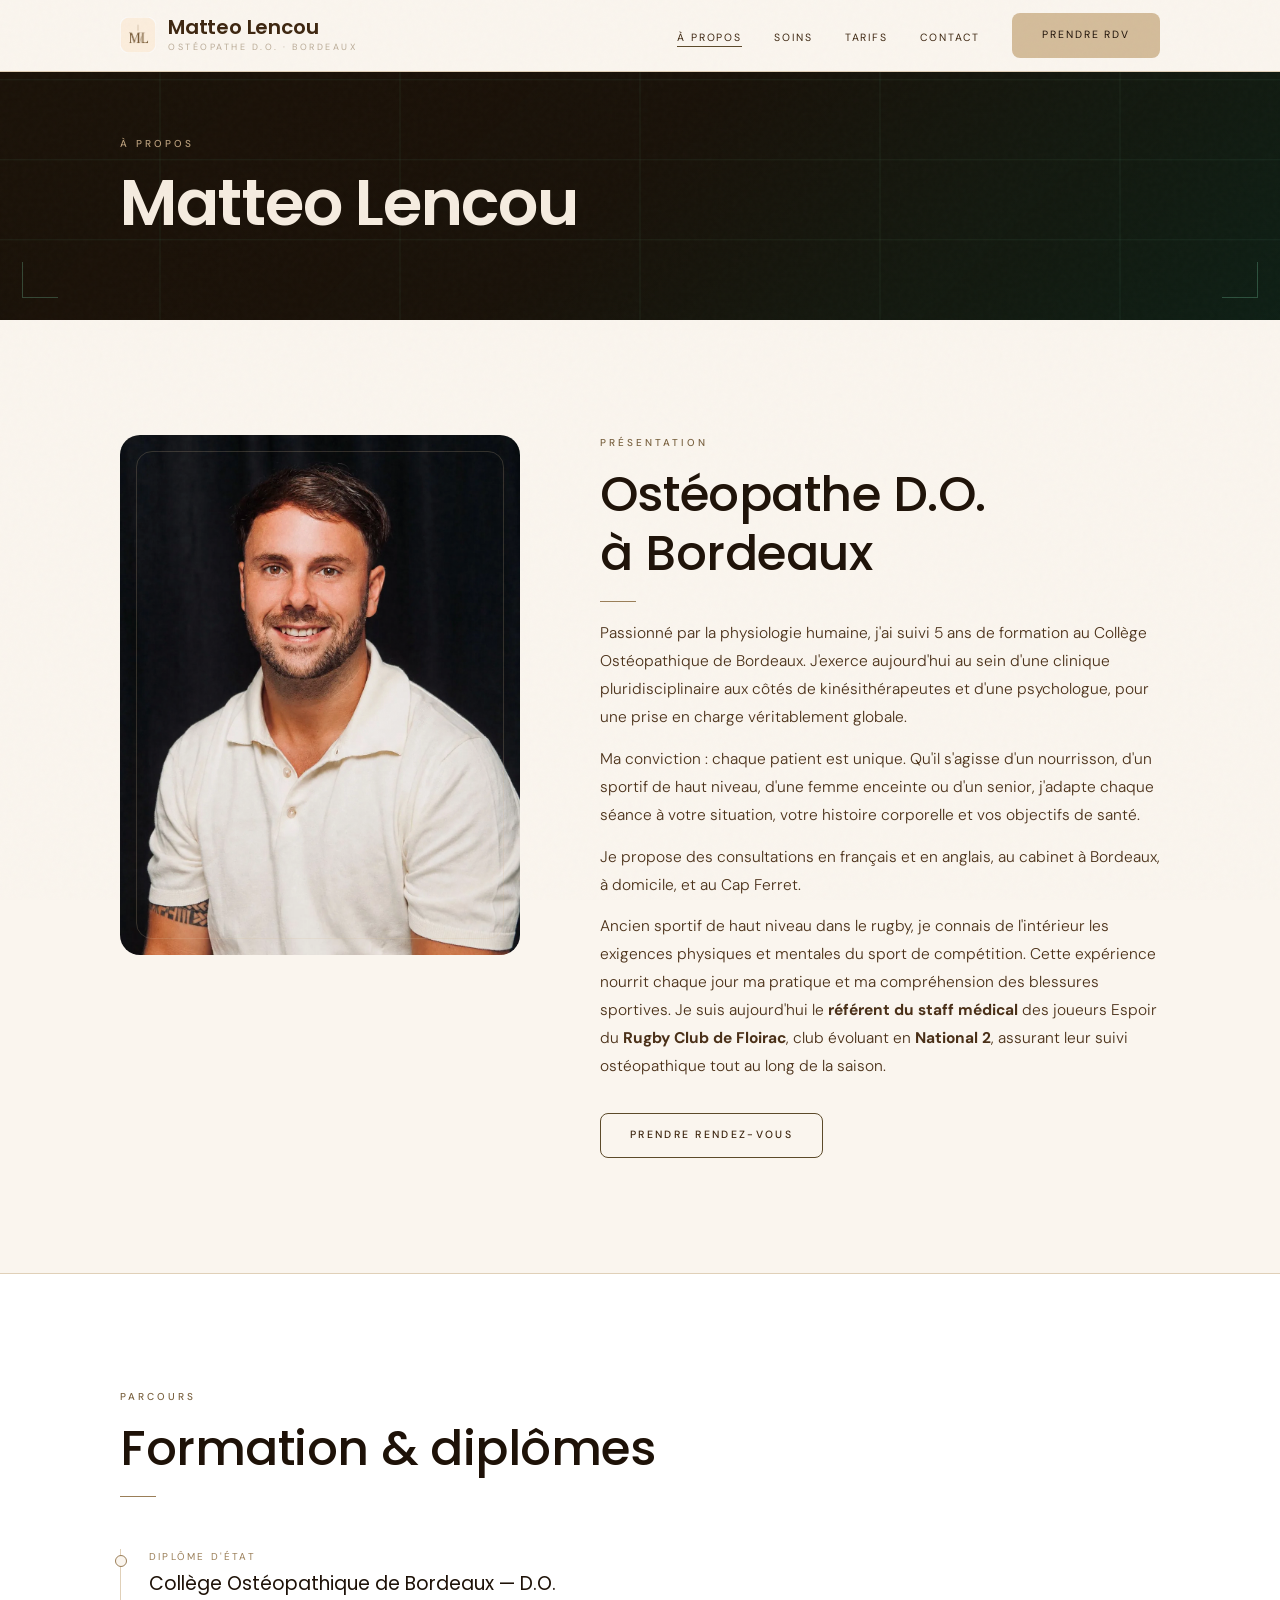
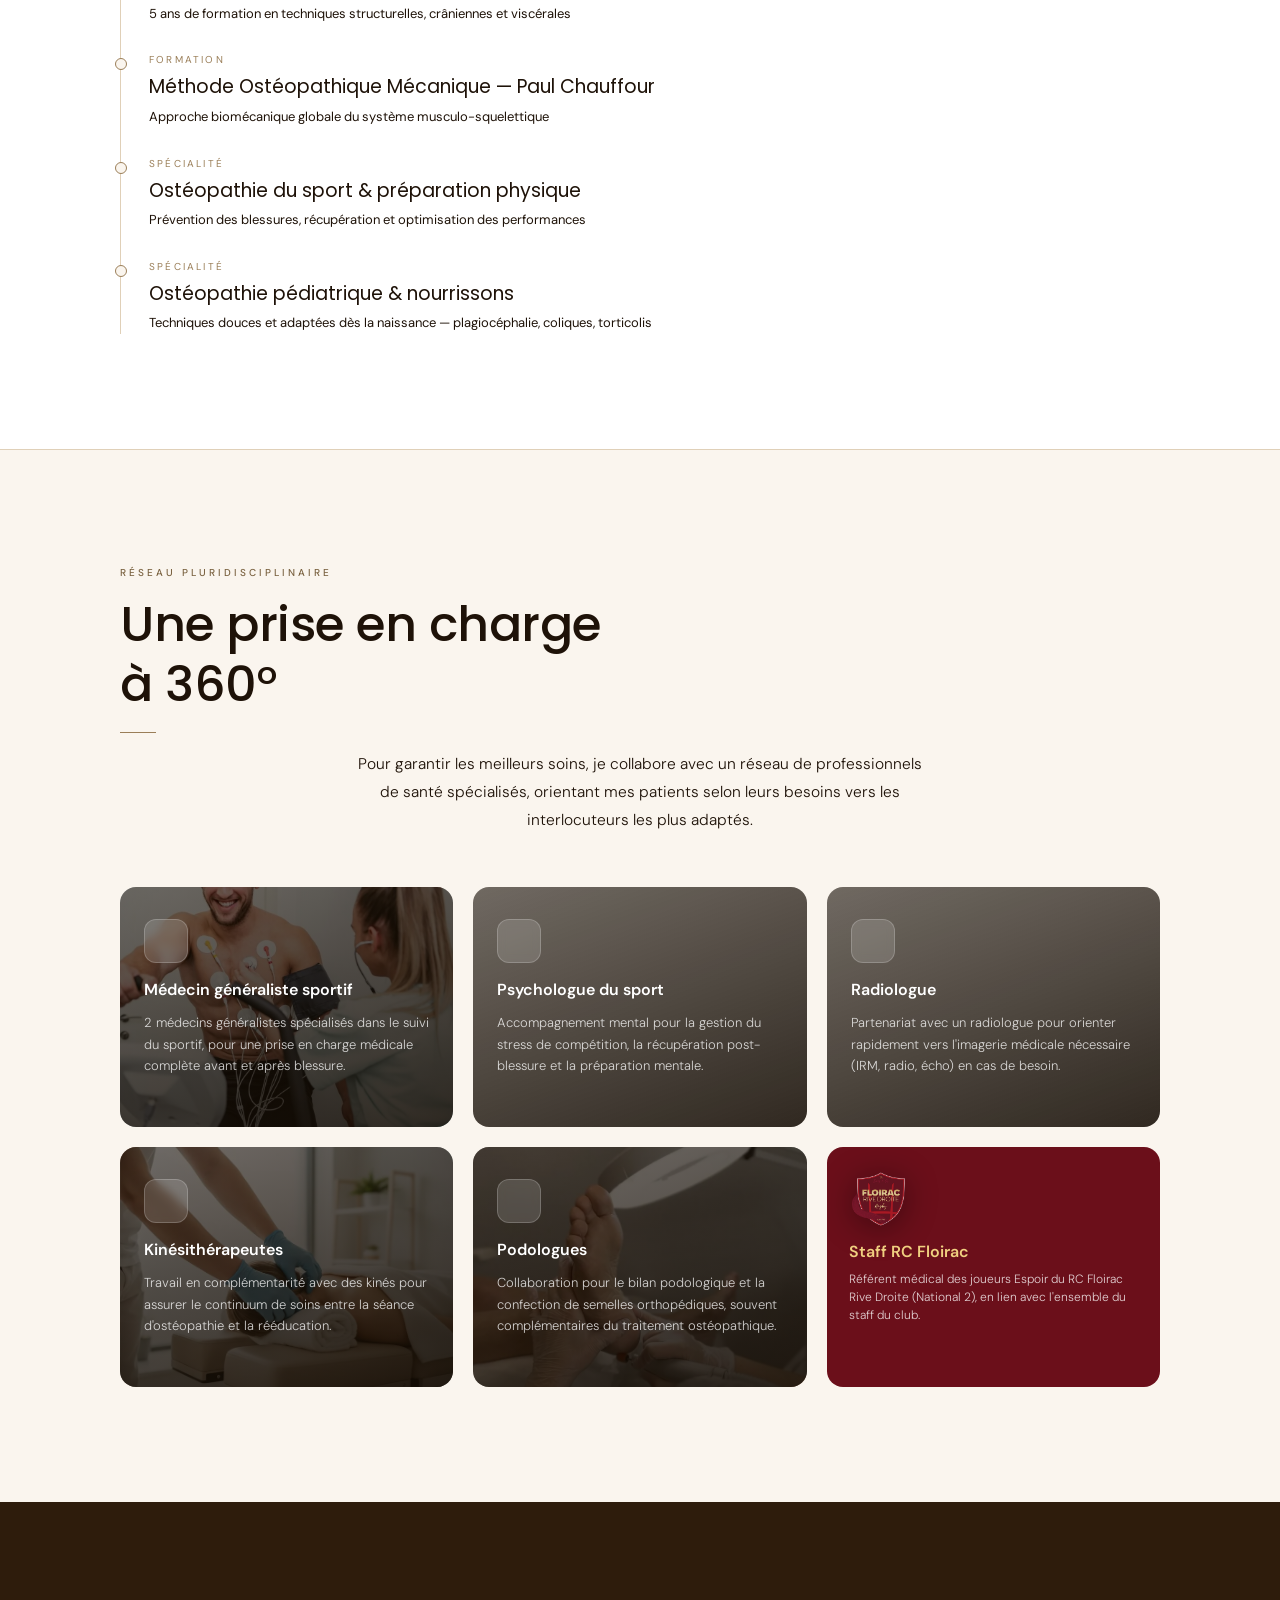
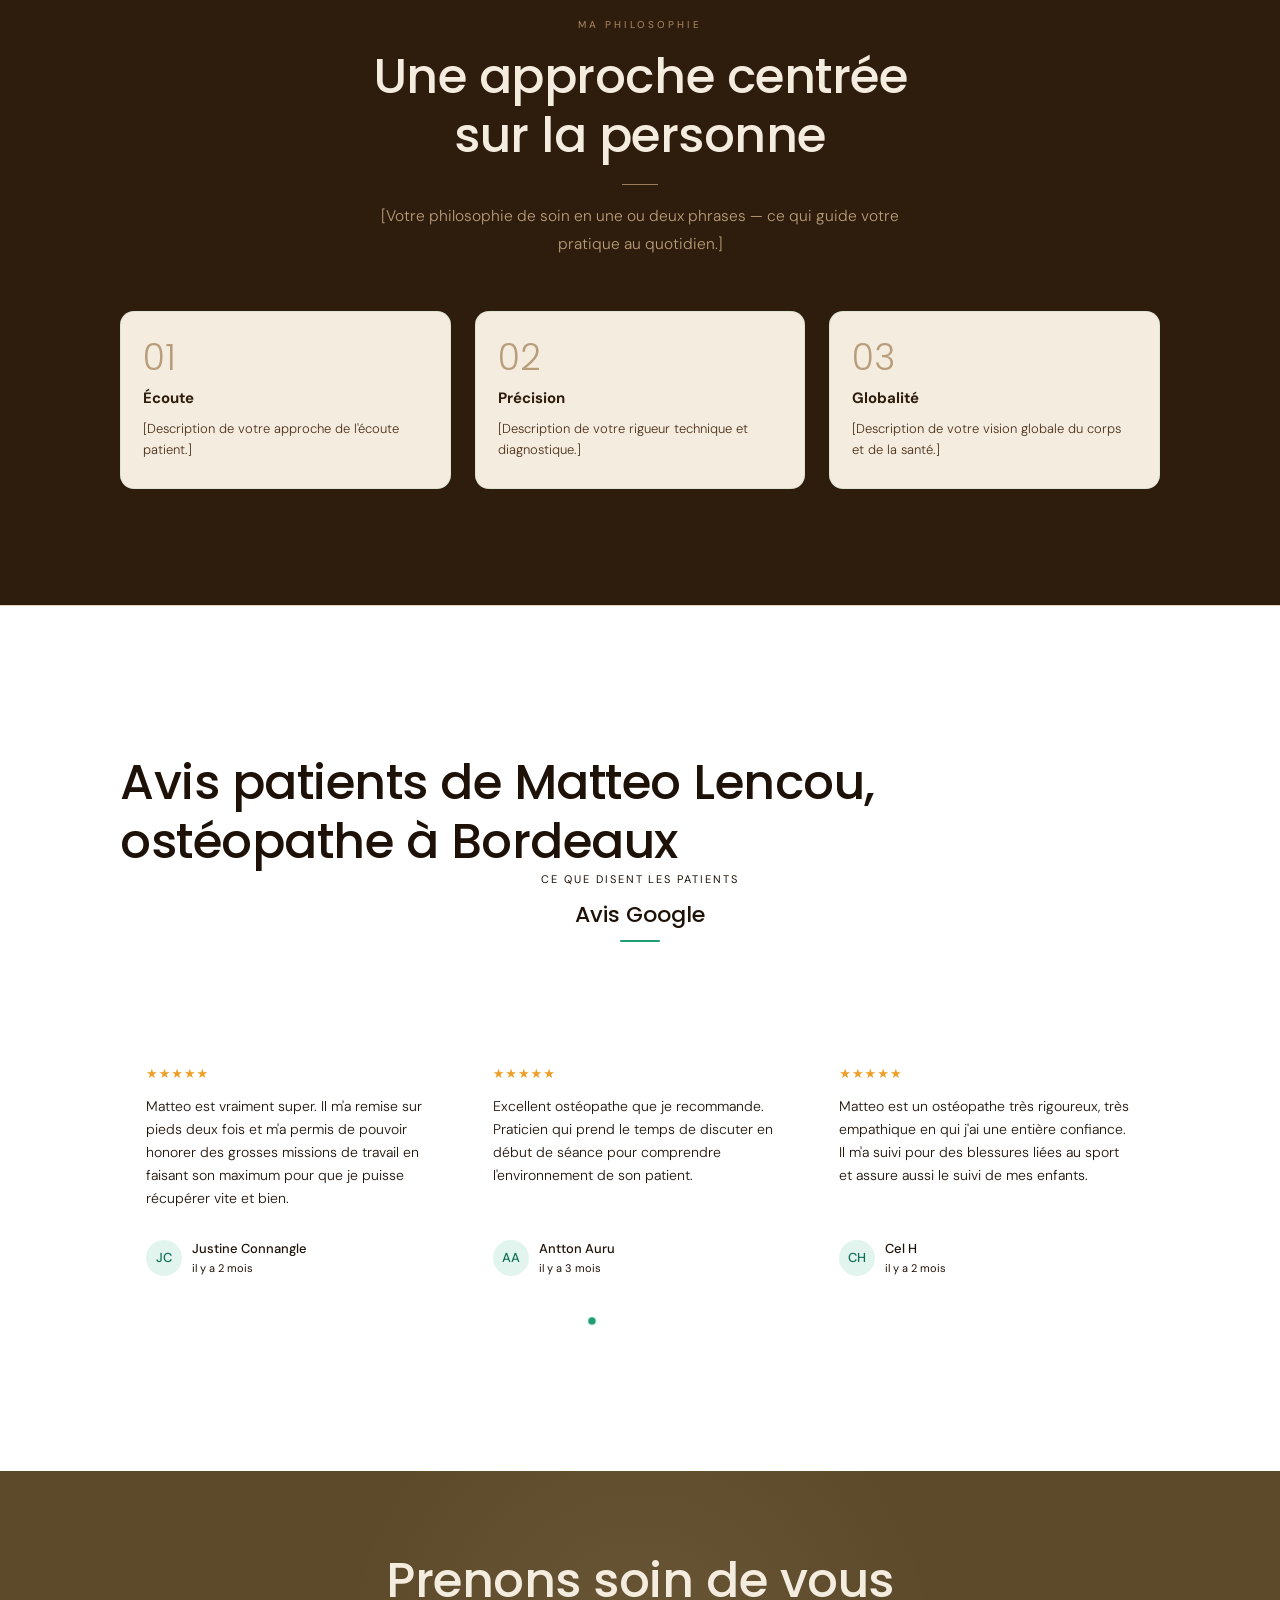
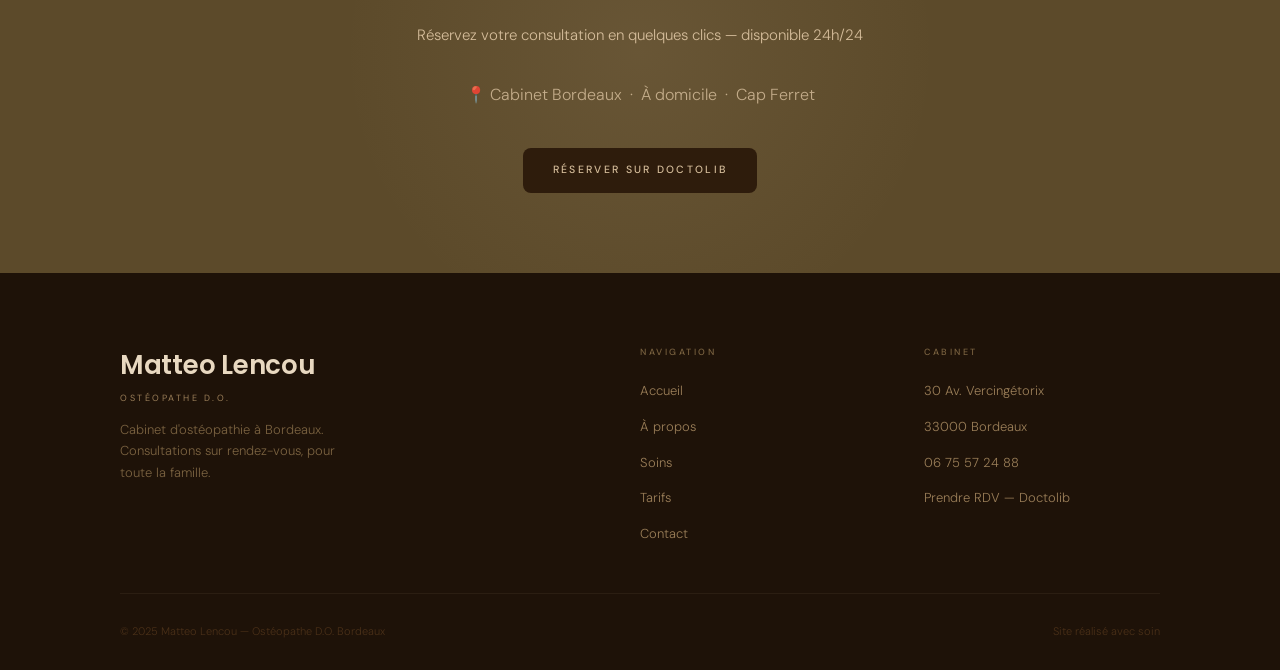
==== a-propos.html @ d7a2f751 "Optimisation performances PageSpeed : WebP + Google Fonts async - Conversion de 13 images en WebP (é" ====
<!DOCTYPE html>
<html lang="fr">
<head>
  <meta charset="UTF-8">
  <meta name="viewport" content="width=device-width, initial-scale=1.0">
  <title>Ostéopathe Bordeaux — Matteo Lencou D.O. | Parcours & Formation</title>
  <meta name="description" content="Matteo Lencou, ostéopathe D.O. formé au Collège Ostéopathique de Bordeaux. Spécialiste sport, nourrissons, grossesse. Consultations en français et anglais, cabinet, domicile, Cap Ferret.">
  <meta name="keywords" content="ostéopathe bordeaux formation, ostéopathe diplômé bordeaux, ostéopathe DO bordeaux, ostéopathe anglophone bordeaux, ostéopathe domicile bordeaux, ostéopathe cap ferret, ostéopathe pédiatrique bordeaux, ostéopathe sportif bordeaux, matteo lencou ostéopathe, collège ostéopathique bordeaux">
  <meta name="robots" content="index, follow">
  <meta name="author" content="Matteo Lencou">
  <link rel="canonical" href="https://rdv-osteo-bordeaux.fr/a-propos.html">

  <!-- Open Graph -->
  <meta property="og:type"        content="profile">
  <meta property="og:url"         content="https://rdv-osteo-bordeaux.fr/a-propos.html">
  <meta property="og:title"       content="Matteo Lencou — Ostéopathe D.O. Bordeaux | À propos">
  <meta property="og:description" content="Parcours, formation et spécialités de Matteo Lencou, ostéopathe D.O. à Bordeaux. Consultations en français et anglais.">
  <meta property="og:image"       content="https://rdv-osteo-bordeaux.fr/img/photo_doc.webp">
  <meta property="og:locale"      content="fr_FR">

  <!-- Structured data — Person + MedicalBusiness -->
  <script type="application/ld+json">
  {
    "@context": "https://schema.org",
    "@type": "Physician",
    "name": "Matteo Lencou",
    "jobTitle": "Ostéopathe D.O.",
    "url": "https://rdv-osteo-bordeaux.fr/a-propos.html",
    "image": "https://rdv-osteo-bordeaux.fr/img/photo_doc.webp",
    "description": "Ostéopathe diplômé d'État, formé au Collège Ostéopathique de Bordeaux. Spécialités : ostéopathie du sport, pédiatrique et grossesse. Consultations en français et anglais.",
    "telephone": "+33675572488",
    "email": "osteopathe.lencou@gmail.com",
    "knowsLanguage": ["fr", "en"],
    "medicalSpecialty": "Osteopathic Medicine",
    "worksFor": {
      "@type": "MedicalBusiness",
      "name": "Cabinet Matteo Lencou — Ostéopathe Bordeaux",
      "address": {
        "@type": "PostalAddress",
        "streetAddress": "30 Avenue Vercingétorix",
        "addressLocality": "Bordeaux",
        "postalCode": "33000",
        "addressCountry": "FR"
      }
    },
    "alumniOf": {
      "@type": "EducationalOrganization",
      "name": "Collège Ostéopathique de Bordeaux"
    }
  }
  </script>

  <link rel="icon" href="img/favicon.ico" sizes="any">
  <link rel="icon" href="img/favicon-32.png" type="image/png" sizes="32x32">
  <link rel="icon" href="img/favicon-16.png" type="image/png" sizes="16x16">
  <link rel="icon" href="img/favicon-192.png" type="image/png" sizes="192x192">
  <link rel="apple-touch-icon" href="img/apple-touch-icon.png">
  <!-- Google Fonts async -->
  <link rel="preconnect" href="https://fonts.googleapis.com">
  <link rel="preconnect" href="https://fonts.gstatic.com" crossorigin>
  <link rel="preload" as="style" href="https://fonts.googleapis.com/css2?family=Poppins:wght@300;400;500;600;700&family=DM+Sans:wght@300;400;500;600&display=swap" onload="this.onload=null;this.rel='stylesheet'">
  <noscript><link rel="stylesheet" href="https://fonts.googleapis.com/css2?family=Poppins:wght@300;400;500;600;700&family=DM+Sans:wght@300;400;500;600&display=swap"></noscript>
  <link rel="stylesheet" href="css/main.css">
  <style>
    .bio-grid {
      display: grid;
      grid-template-columns: 1fr 1.4fr;
      gap: 80px;
      align-items: start;
    }
    .bio-img { height: 520px; position: sticky; top: calc(var(--nav-h) + 24px); }
    .bio-img img { object-position: center 18%; }

    .formation-list {
      list-style: none;
      display: flex;
      flex-direction: column;
      gap: 0;
      border-left: 1px solid var(--ivory-3);
      padding-left: 28px;
      margin-top: 24px;
    }
    .formation-list li {
      position: relative;
      padding-bottom: 28px;
    }
    .formation-list li::before {
      content: '';
      position: absolute;
      left: -34px;
      top: 6px;
      width: 12px; height: 12px;
      border-radius: 50%;
      border: 1.5px solid var(--g400);
      background: var(--ivory);
    }
    .formation-list li:last-child { padding-bottom: 0; }
    .f-year {
      font-size: 10px;
      letter-spacing: .22em;
      text-transform: uppercase;
      color: var(--g400);
      font-family: var(--font-b);
      margin-bottom: 4px;
      display: block;
    }
    .f-title {
      font-family: var(--font-d);
      font-size: 19px;
      color: var(--text);
      margin-bottom: 4px;
    }
    .f-desc { font-size: 13px; color: var(--text-3); }

    .pros-grid {
      display: grid;
      grid-template-columns: repeat(3, 1fr);
      gap: 20px;
      margin-top: 40px;
    }
    .pro-card {
      position: relative;
      overflow: hidden;
      border-radius: 16px;
      padding: 32px 24px;
      height: 240px;
      display: flex;
      flex-direction: column;
      gap: 10px;
      background-size: cover;
      background-position: center;
      transition: transform .3s, box-shadow .3s;
    }
    .pro-card::before {
      content: '';
      position: absolute;
      inset: 0;
      background: linear-gradient(160deg, rgba(20,12,4,.60) 0%, rgba(20,12,4,.88) 100%);
      transition: opacity .3s;
      z-index: 0;
    }
    .pro-card:hover {
      transform: translateY(-5px);
      box-shadow: 0 20px 48px rgba(20,12,4,.30);
    }
    .pro-card:hover::before {
      opacity: .75;
    }
    .pro-card > * { position: relative; z-index: 1; }
    .pro-icon {
      width: 44px; height: 44px;
      background: rgba(255,255,255,.15);
      border: 1px solid rgba(255,255,255,.2);
      border-radius: 12px;
      display: flex; align-items: center; justify-content: center;
      color: #fff;
      font-size: 20px;
      margin-bottom: 4px;
      backdrop-filter: blur(4px);
    }
    .pro-card h4 {
      font-size: 16px;
      font-weight: 600;
      color: #fff;
      margin: 0;
    }
    .pro-card p {
      font-size: 13px;
      line-height: 1.65;
      color: rgba(255,255,255,.78);
      margin: 0;
    }
    .pro-card--club::before { display: none; }
    .pro-card--club { padding: 20px 22px; gap: 6px; }
    .pro-card--club h4 { color: #f0d080; }
    .pro-card--club p  { color: rgba(255,255,255,.8); font-size: 12px; line-height: 1.5; }
    .pro-club-logo {
      width: 64px;
      height: 64px;
      object-fit: contain;
      margin-bottom: 2px;
      filter: drop-shadow(0 4px 16px rgba(0,0,0,.4));
    }
    @media (max-width: 900px) {
      .pros-grid { grid-template-columns: repeat(2, 1fr); }
    }
    @media (max-width: 560px) {
      .pros-grid { grid-template-columns: 1fr; }
    }

    .values-grid {
      display: grid;
      grid-template-columns: repeat(3, 1fr);
      gap: 24px;
      margin-top: 24px;
    }
    .value-card {
      background: var(--g50);
      border: 1px solid rgba(82,183,136,.15);
      border-radius: 14px;
      padding: 28px 22px;
    }
    .value-card .v-num {
      font-family: var(--font-d);
      font-size: 36px;
      font-weight: 300;
      color: var(--g300);
      line-height: 1;
      margin-bottom: 10px;
    }
    .value-card h4 { font-size: 15px; margin-bottom: 8px; color: var(--g800); }
    .value-card p  { font-size: 13px; line-height: 1.65; }

    @media (max-width: 900px) {
      .bio-grid { grid-template-columns: 1fr; }
      .bio-img  { height: 320px; position: static; }
      .values-grid { grid-template-columns: 1fr 1fr; }
    }
    @media (max-width: 600px) {
      .values-grid { grid-template-columns: 1fr; }
    }
  </style>
</head>
<body>

<!-- NAV -->
<nav class="nav light" id="nav">
  <div class="nav-inner">
    <a href="index.html" class="nav-logo">
      <img src="img/logo.png" alt="Matteo Lencou Ostéopathe" class="nav-logo-img">
      <div class="nav-logo-text">
        <span class="name">Matteo Lencou</span>
        <span class="sub">Ostéopathe D.O. · Bordeaux</span>
      </div>
    </a>
    <ul class="nav-links">
      <li><a href="a-propos.html">À propos</a></li>
      <li><a href="soins.html">Soins</a></li>
      <li><a href="tarifs.html">Tarifs</a></li>
      <li><a href="contact.html">Contact</a></li>
      <li>
        <a href="https://www.doctolib.fr/osteopathe/bordeaux/matteo-lencou/booking/places?specialityId=10&telehealth=false&profile_skipped=true&source=external_referral"
           class="btn btn-primary" target="_blank" rel="noopener noreferrer">Prendre RDV</a>
      </li>
    </ul>
    <button class="burger" aria-label="Ouvrir le menu">
      <span></span><span></span><span></span>
    </button>
  </div>
</nav>

<div class="mobile-nav" id="mobile-nav">
  <a href="index.html">Accueil</a>
  <a href="a-propos.html">À propos</a>
  <a href="soins.html">Soins</a>
  <a href="tarifs.html">Tarifs</a>
  <a href="contact.html">Contact</a>
  <a href="https://www.doctolib.fr/osteopathe/bordeaux/matteo-lencou/booking/places?specialityId=10&telehealth=false&profile_skipped=true&source=external_referral"
     target="_blank" rel="noopener noreferrer" class="btn btn-primary" style="margin-top:12px">Prendre RDV</a>
</div>

<!-- PAGE HERO -->
<section class="page-hero">
  <div class="ph-bg" style="background-image:url('https://images.unsplash.com/photo-1576091160399-112ba8d25d1d?w=1600&q=80&auto=format&fit=crop');background-position:center 40%"></div>
  <div class="ph-overlay"></div>
  <svg class="ph-grid" viewBox="0 0 1200 300" preserveAspectRatio="xMidYMid slice" aria-hidden="true">
    <line x1="0" y1="75"  x2="1200" y2="75"  style="--delay:.1s"/>
    <line x1="0" y1="150" x2="1200" y2="150" style="--delay:.4s"/>
    <line x1="0" y1="225" x2="1200" y2="225" style="--delay:.7s"/>
    <line x1="150"  y1="0" x2="150"  y2="300" style="--delay:.2s"/>
    <line x1="375"  y1="0" x2="375"  y2="300" style="--delay:.5s"/>
    <line x1="600"  y1="0" x2="600"  y2="300" style="--delay:.8s"/>
    <line x1="825"  y1="0" x2="825"  y2="300" style="--delay:1.1s"/>
    <line x1="1050" y1="0" x2="1050" y2="300" style="--delay:1.4s"/>
  </svg>
  <div class="ph-corner ph-corner--tl"></div>
  <div class="ph-corner ph-corner--tr"></div>
  <div class="ph-corner ph-corner--bl"></div>
  <div class="ph-corner ph-corner--br"></div>
  <div class="ph-dot" style="left:10%;--delay:0s;--dur:5s"></div>
  <div class="ph-dot" style="left:35%;--delay:1.8s;--dur:4.5s"></div>
  <div class="ph-dot" style="left:62%;--delay:.9s;--dur:6s"></div>
  <div class="ph-dot" style="left:85%;--delay:2.5s;--dur:5.5s"></div>
  <div class="wrap" style="position:relative;z-index:3">
    <span class="eyebrow">À propos</span>
    <h1><span class="word-anim" style="--d:.3s">Matteo</span> <span class="word-anim" style="--d:.5s">Lencou</span></h1>
  </div>
</section>

<!-- BIO -->
<section class="section">
  <div class="wrap">
    <div class="bio-grid">
      <div class="about-photo bio-img reveal">
        <img src="img/photo_doc.webp" alt="Matteo Lencou, ostéopathe D.O. à Bordeaux">
      </div>
      <div>
        <div class="reveal">
          <span class="eyebrow" style="color:var(--g500)">Présentation</span>
          <h2>Ostéopathe D.O.<br>à Bordeaux</h2>
          <div class="rule"></div>
          <p>
            Passionné par la physiologie humaine, j'ai suivi 5 ans de formation au Collège Ostéopathique de Bordeaux. J'exerce aujourd'hui au sein d'une clinique pluridisciplinaire aux côtés de kinésithérapeutes et d'une psychologue, pour une prise en charge véritablement globale.
          </p>
          <p style="margin-top:14px">
            Ma conviction : chaque patient est unique. Qu'il s'agisse d'un nourrisson, d'un sportif de haut niveau, d'une femme enceinte ou d'un senior, j'adapte chaque séance à votre situation, votre histoire corporelle et vos objectifs de santé.
          </p>
          <p style="margin-top:14px">
            Je propose des consultations en français et en anglais, au cabinet à Bordeaux, à domicile, et au Cap Ferret.
          </p>
          <p style="margin-top:14px">
            Ancien sportif de haut niveau dans le rugby, je connais de l'intérieur les exigences physiques et mentales du sport de compétition. Cette expérience nourrit chaque jour ma pratique et ma compréhension des blessures sportives. Je suis aujourd'hui le <strong>référent du staff médical</strong> des joueurs Espoir du <strong>Rugby Club de Floirac</strong>, club évoluant en <strong>National 2</strong>, assurant leur suivi ostéopathique tout au long de la saison.
          </p>
          <a href="https://www.doctolib.fr/osteopathe/bordeaux/matteo-lencou/booking/places?specialityId=10&telehealth=false&profile_skipped=true&source=external_referral"
             class="btn btn-outline" target="_blank" rel="noopener noreferrer" style="margin-top:32px">
            Prendre rendez-vous
          </a>
        </div>
      </div>
    </div>
  </div>
</section>

<!-- FORMATION -->
<section class="section" style="background:#fff; border-top:1px solid var(--ivory-3);">
  <div class="wrap">
    <div class="section-header reveal">
      <span class="eyebrow" style="color:var(--g500)">Parcours</span>
      <h2>Formation &amp; diplômes</h2>
      <div class="rule"></div>
    </div>
    <ul class="formation-list">
      <li class="reveal">
        <span class="f-year">Diplôme d'État</span>
        <div class="f-title">Collège Ostéopathique de Bordeaux — D.O.</div>
        <div class="f-desc">5 ans de formation en techniques structurelles, crâniennes et viscérales</div>
      </li>
      <li class="reveal">
        <span class="f-year">Formation</span>
        <div class="f-title">Méthode Ostéopathique Mécanique — Paul Chauffour</div>
        <div class="f-desc">Approche biomécanique globale du système musculo-squelettique</div>
      </li>
      <li class="reveal">
        <span class="f-year">Spécialité</span>
        <div class="f-title">Ostéopathie du sport &amp; préparation physique</div>
        <div class="f-desc">Prévention des blessures, récupération et optimisation des performances</div>
      </li>
      <li class="reveal">
        <span class="f-year">Spécialité</span>
        <div class="f-title">Ostéopathie pédiatrique &amp; nourrissons</div>
        <div class="f-desc">Techniques douces et adaptées dès la naissance — plagiocéphalie, coliques, torticolis</div>
      </li>
    </ul>
  </div>
</section>

<!-- RÉSEAU PROS -->
<section class="section" style="background:var(--ivory); border-top:1px solid var(--ivory-3);">
  <div class="wrap">
    <div class="section-header reveal">
      <span class="eyebrow" style="color:var(--g500)">Réseau pluridisciplinaire</span>
      <h2>Une prise en charge<br>à 360°</h2>
      <div class="rule"></div>
      <p style="max-width:580px;margin:0 auto;color:var(--text-3);text-align:center">
        Pour garantir les meilleurs soins, je collabore avec un réseau de professionnels de santé spécialisés, orientant mes patients selon leurs besoins vers les interlocuteurs les plus adaptés.
      </p>
    </div>
    <div class="pros-grid">
      <div class="pro-card reveal" style="background-image:url('img/sport.webp')">
        <div class="pro-icon"><i class="ti ti-stethoscope" aria-hidden="true"></i></div>
        <h4>Médecin généraliste sportif</h4>
        <p>2 médecins généralistes spécialisés dans le suivi du sportif, pour une prise en charge médicale complète avant et après blessure.</p>
      </div>
      <div class="pro-card reveal" style="background-image:url('https://images.unsplash.com/photo-1552674605-db6ffd4facb5?w=600&q=80&auto=format&fit=crop')">
        <div class="pro-icon"><i class="ti ti-brain" aria-hidden="true"></i></div>
        <h4>Psychologue du sport</h4>
        <p>Accompagnement mental pour la gestion du stress de compétition, la récupération post-blessure et la préparation mentale.</p>
      </div>
      <div class="pro-card reveal" style="background-image:url('https://images.unsplash.com/photo-1516069677018-378515003435?w=600&q=80&auto=format&fit=crop')">
        <div class="pro-icon"><i class="ti ti-scan" aria-hidden="true"></i></div>
        <h4>Radiologue</h4>
        <p>Partenariat avec un radiologue pour orienter rapidement vers l'imagerie médicale nécessaire (IRM, radio, écho) en cas de besoin.</p>
      </div>
      <div class="pro-card reveal" style="background-image:url('img/kine.webp')">
        <div class="pro-icon"><i class="ti ti-activity" aria-hidden="true"></i></div>
        <h4>Kinésithérapeutes</h4>
        <p>Travail en complémentarité avec des kinés pour assurer le continuum de soins entre la séance d'ostéopathie et la rééducation.</p>
      </div>
      <div class="pro-card reveal" style="background-image:url('img/podo.webp')">
        <div class="pro-icon"><i class="ti ti-shoe" aria-hidden="true"></i></div>
        <h4>Podologues</h4>
        <p>Collaboration pour le bilan podologique et la confection de semelles orthopédiques, souvent complémentaires du traitement ostéopathique.</p>
      </div>
      <div class="pro-card pro-card--club reveal" style="background:#6b0f1a;">
        <img src="img/rugby.webp" alt="Rugby Club Floirac Rive Droite" class="pro-club-logo">
        <h4>Staff RC Floirac</h4>
        <p>Référent médical des joueurs Espoir du RC Floirac Rive Droite (National 2), en lien avec l'ensemble du staff du club.</p>
      </div>
    </div>
  </div>
</section>

<!-- PHILOSOPHIE -->
<section class="section" style="background:var(--g800);">
  <div class="wrap">
    <div class="section-header c reveal">
      <span class="eyebrow">Ma philosophie</span>
      <h2 style="color:var(--g50)">Une approche centrée<br>sur la personne</h2>
      <div class="rule c"></div>
      <p style="color:var(--g300);max-width:560px;margin:0 auto">
        [Votre philosophie de soin en une ou deux phrases — ce qui guide votre pratique au quotidien.]
      </p>
    </div>
    <div class="values-grid">
      <div class="value-card reveal">
        <div class="v-num">01</div>
        <h4>Écoute</h4>
        <p>[Description de votre approche de l'écoute patient.]</p>
      </div>
      <div class="value-card reveal">
        <div class="v-num">02</div>
        <h4>Précision</h4>
        <p>[Description de votre rigueur technique et diagnostique.]</p>
      </div>
      <div class="value-card reveal">
        <div class="v-num">03</div>
        <h4>Globalité</h4>
        <p>[Description de votre vision globale du corps et de la santé.]</p>
      </div>
    </div>
  </div>
</section>

<!-- AVIS PATIENTS -->
<section class="section" style="background:#fff; border-top:1px solid var(--ivory-3);">
  <div class="wrap">
    <!-- colle ici le HTML du carrousel -->
    <style>
.ts-wrap { padding: 2rem 0; font-family: var(--font-sans); }
.ts-header { text-align: center; margin-bottom: 2rem; }
.ts-eyebrow { font-size: 11px; letter-spacing: .18em; text-transform: uppercase; color: var(--color-text-secondary); display: block; margin-bottom: 8px; }
.ts-title { font-size: 22px; font-weight: 500; color: var(--color-text-primary); margin: 0 0 8px; }
.ts-rule { width: 40px; height: 2px; background: #1D9E75; margin: 0 auto; border-radius: 2px; }
.ts-controls { display: flex; justify-content: center; gap: 8px; margin-bottom: 1.5rem; }
.ts-btn { width: 36px; height: 36px; border-radius: 50%; border: 0.5px solid var(--color-border-secondary); background: var(--color-background-primary); color: var(--color-text-primary); cursor: pointer; display: flex; align-items: center; justify-content: center; transition: background .15s; }
.ts-btn:hover:not(:disabled) { background: var(--color-background-secondary); }
.ts-btn:disabled { opacity: .35; cursor: default; }
.ts-viewport { overflow: hidden; }
.ts-track { display: flex; transition: transform .45s cubic-bezier(.4,0,.2,1); }
.ts-card { flex-shrink: 0; width: 100%; padding: 0 6px; box-sizing: border-box; }
.ts-inner { background: var(--color-background-primary); border: 0.5px solid var(--color-border-tertiary); border-radius: var(--border-radius-lg); padding: 1.25rem; height: 100%; box-sizing: border-box; display: flex; flex-direction: column; }
.ts-quote-icon { color: #1D9E75; font-size: 20px; margin-bottom: 10px; opacity: .5; }
.ts-stars { color: #EF9F27; font-size: 13px; margin-bottom: 10px; letter-spacing: 1px; }
.ts-text { font-size: 14px; line-height: 1.65; color: var(--color-text-secondary); flex: 1; margin: 0 0 1rem; }
.ts-author { border-top: 0.5px solid var(--color-border-tertiary); padding-top: 12px; display: flex; align-items: center; gap: 10px; }
.ts-avatar { width: 36px; height: 36px; border-radius: 50%; background: #E1F5EE; display: flex; align-items: center; justify-content: center; font-size: 13px; font-weight: 500; color: #0F6E56; flex-shrink: 0; }
.ts-name { font-size: 13px; font-weight: 500; color: var(--color-text-primary); }
.ts-date { font-size: 11px; color: var(--color-text-secondary); margin-top: 1px; }
.ts-dots { display: flex; justify-content: center; gap: 6px; margin-top: 1.25rem; }
.ts-dot { width: 6px; height: 6px; border-radius: 50%; background: var(--color-border-secondary); border: none; cursor: pointer; padding: 0; transition: background .2s, transform .2s; }
.ts-dot.active { background: #1D9E75; transform: scale(1.25); }
@media (min-width: 520px) { .ts-card { width: 50%; } }
@media (min-width: 760px) { .ts-card { width: 33.333%; } }
</style>
<div class="ts-wrap">
  <h2 class="sr-only">Avis patients de Matteo Lencou, ostéopathe à Bordeaux</h2>
  <div class="ts-header">
    <span class="ts-eyebrow">Ce que disent les patients</span>
    <h3 class="ts-title">Avis Google</h3>
    <div class="ts-rule"></div>
  </div>
  <div class="ts-controls">
    <button class="ts-btn" id="prev" aria-label="Précédent"><i class="ti ti-chevron-left" style="font-size:16px" aria-hidden="true"></i></button>
    <button class="ts-btn" id="next" aria-label="Suivant"><i class="ti ti-chevron-right" style="font-size:16px" aria-hidden="true"></i></button>
  </div>
  <div class="ts-viewport">
    <div class="ts-track" id="track"></div>
  </div>
  <div class="ts-dots" id="dots"></div>
</div>
<script>
const reviews = [
  { name: "Justine Connangle", date: "il y a 2 mois", text: "Matteo est vraiment super. Il m'a remise sur pieds deux fois et m'a permis de pouvoir honorer des grosses missions de travail en faisant son maximum pour que je puisse récupérer vite et bien." },
  { name: "Antton Auru", date: "il y a 3 mois", text: "Excellent ostéopathe que je recommande. Praticien qui prend le temps de discuter en début de séance pour comprendre l'environnement de son patient." },
  { name: "Cel H", date: "il y a 2 mois", text: "Matteo est un ostéopathe très rigoureux, très empathique en qui j'ai une entière confiance. Il m'a suivi pour des blessures liées au sport et assure aussi le suivi de mes enfants." },
  { name: "Ls Hs", date: "il y a 3 mois", text: "Je recommande vivement Mattéo Lencou. C'est un ostéopathe d'une grande douceur, très agréable et profondément humain. On se sent à l'aise immédiatement grâce à son approche et ses explications claires." },
  { name: "Jazz-Ella Reveilleau", date: "il y a 4 mois", text: "Consultation très efficace. Suite à un dos bloqué après une séance de sport, j'ai rapidement ressenti une nette amélioration. Les explications sont claires, les conseils adaptés et faciles à appliquer." },
  { name: "Tom Revaud", date: "il y a 4 mois", text: "Rendez-vous pour une douleur au cou bloqué, avec une amélioration ressentie dès la séance. J'ai particulièrement apprécié les nombreuses explications tout au long de la consultation." },
  { name: "Edery Laura", date: "il y a 3 mois", text: "Matteo est un ostéopathe exceptionnel. Grâce à ses techniques, notamment le travail sur les trapèzes et l'utilisation des ventouses, il a grandement soulagé mes tensions." },
  { name: "Olivia Richard", date: "il y a 4 mois", text: "J'ai consulté Matteo Lencou quand j'étais de passage au Cap Ferret. Suite à une chute, j'étais complètement bloquée du dos. Matteo a su me soulager efficacement dès la séance." },
  { name: "Béatrice Greiller-Leclerc", date: "il y a 6 mois", text: "J'ai consulté Mattéo Lencou en urgence et je suis vraiment très satisfaite. Il a été très à l'écoute et a pris le temps de m'expliquer chacun de ses gestes et leurs effets." },
  { name: "Camille Leris", date: "il y a 3 mois", text: "De passage à Lège pour fêter le 31 décembre. J'ai fait appel à Matteo qui a tout simplement sauvé mon réveillon ! Très gentil et à l'écoute, il a su soulager ma douleur au dos." },
  { name: "Jean-Baptiste Baldi", date: "il y a 4 mois", text: "Merci Matteo. Grâce à vous j'ai retrouvé l'usage de mon bras gauche. Tous les mouvements étaient douloureux suite à une déchirure du biceps depuis 1 an." },
];

function initials(name) {
  return name.split(' ').map(w => w[0]).join('').slice(0,2).toUpperCase();
}

const track = document.getElementById('track');
const dotsEl = document.getElementById('dots');
const prevBtn = document.getElementById('prev');
const nextBtn = document.getElementById('next');

reviews.forEach(r => {
  const card = document.createElement('div');
  card.className = 'ts-card';
  card.innerHTML = `<div class="ts-inner">
    <div class="ts-quote-icon"><i class="ti ti-quote" aria-hidden="true"></i></div>
    <div class="ts-stars">★★★★★</div>
    <p class="ts-text">${r.text}</p>
    <div class="ts-author">
      <div class="ts-avatar">${initials(r.name)}</div>
      <div><div class="ts-name">${r.name}</div><div class="ts-date">${r.date}</div></div>
    </div>
  </div>`;
  track.appendChild(card);
});

let idx = 0;
let visible = 1;

function getVisible() {
  const w = document.querySelector('.ts-wrap').offsetWidth;
  if (w >= 760) return 3;
  if (w >= 520) return 2;
  return 1;
}

function maxIdx() { return Math.max(0, reviews.length - visible); }

function buildDots() {
  dotsEl.innerHTML = '';
  const count = maxIdx() + 1;
  for (let i = 0; i < count; i++) {
    const d = document.createElement('button');
    d.className = 'ts-dot' + (i === idx ? ' active' : '');
    d.setAttribute('aria-label', `Aller au groupe ${i+1}`);
    d.addEventListener('click', () => { idx = i; update(); });
    dotsEl.appendChild(d);
  }
}

function update() {
  visible = getVisible();
  const pct = 100 / visible;
  track.style.transform = `translateX(-${idx * pct}%)`;
  track.querySelectorAll('.ts-card').forEach(c => { c.style.width = `${pct}%`; });
  prevBtn.disabled = idx <= 0;
  nextBtn.disabled = idx >= maxIdx();
  dotsEl.querySelectorAll('.ts-dot').forEach((d,i) => d.classList.toggle('active', i === idx));
}

prevBtn.addEventListener('click', () => { if (idx > 0) { idx--; update(); } });
nextBtn.addEventListener('click', () => { if (idx < maxIdx()) { idx++; update(); } });

visible = getVisible();
track.querySelectorAll('.ts-card').forEach(c => { c.style.width = `${100/visible}%`; });
buildDots();
update();

let autoTimer = setInterval(() => {
  visible = getVisible();
  idx = idx >= maxIdx() ? 0 : idx + 1;
  buildDots();
  update();
}, 2500);

[prevBtn, nextBtn].forEach(b => b.addEventListener('click', () => {
  clearInterval(autoTimer);
  autoTimer = setInterval(() => {
    visible = getVisible();
    idx = idx >= maxIdx() ? 0 : idx + 1;
    buildDots();
    update();
  }, 4500);
}));

window.addEventListener('resize', () => {
  visible = getVisible();
  idx = Math.min(idx, maxIdx());
  buildDots();
  update();
});

// ── Drag / swipe support (touch + mouse) ────────────────────────────────────
const viewport = document.querySelector('.ts-viewport');
let dragStartX = null;
let dragCurrentX = null;
let isDragging = false;
const DRAG_THRESHOLD = 50; // px minimum pour changer de slide

function onDragStart(x) {
  dragStartX = x;
  dragCurrentX = x;
  isDragging = true;
  track.style.transition = 'none'; // désactive l'animation pendant le glissement
  clearInterval(autoTimer);
}

function onDragMove(x) {
  if (!isDragging) return;
  dragCurrentX = x;
  const delta = dragCurrentX - dragStartX;
  const pct = 100 / visible;
  const basePx = -(idx * pct / 100) * viewport.offsetWidth;
  track.style.transform = `translateX(${basePx + delta}px)`;
}

function onDragEnd() {
  if (!isDragging) return;
  isDragging = false;
  track.style.transition = ''; // réactive l'animation

  const delta = dragCurrentX - dragStartX;
  if (Math.abs(delta) >= DRAG_THRESHOLD) {
    if (delta < 0 && idx < maxIdx()) idx++;
    else if (delta > 0 && idx > 0) idx--;
  }
  update();

  autoTimer = setInterval(() => {
    visible = getVisible();
    idx = idx >= maxIdx() ? 0 : idx + 1;
    buildDots();
    update();
  }, 4500);
}

// Touch events
viewport.addEventListener('touchstart', e => onDragStart(e.touches[0].clientX), { passive: true });
viewport.addEventListener('touchmove',  e => onDragMove(e.touches[0].clientX),  { passive: true });
viewport.addEventListener('touchend',   () => onDragEnd());
viewport.addEventListener('touchcancel',() => onDragEnd());

// Mouse events
viewport.addEventListener('mousedown', e => { onDragStart(e.clientX); viewport.style.cursor = 'grabbing'; });
window.addEventListener('mousemove',   e => { if (isDragging) onDragMove(e.clientX); });
window.addEventListener('mouseup',     () => { if (isDragging) { onDragEnd(); viewport.style.cursor = ''; } });

viewport.style.cursor = 'grab';
</script>


  </div>
</section>

<!-- CTA -->
<section class="cta-band">
  <div class="wrap">
    <h2 class="reveal">Prenons soin de vous</h2>
    <p class="reveal">Réservez votre consultation en quelques clics — disponible 24h/24</p>
    <p class="reveal" style="font-size:16px;opacity:.85;margin-top:-6px">📍 Cabinet Bordeaux &nbsp;·&nbsp; À domicile &nbsp;·&nbsp; Cap Ferret</p>
    <a href="https://www.doctolib.fr/osteopathe/bordeaux/matteo-lencou/booking/places?specialityId=10&telehealth=false&profile_skipped=true&source=external_referral"
       class="btn btn-dark reveal" target="_blank" rel="noopener noreferrer">
      Réserver sur Doctolib
    </a>
  </div>
</section>

<!-- FOOTER -->
<footer>
  <div class="wrap">
    <div class="footer-grid">
      <div class="footer-brand">
        <div class="fn">Matteo Lencou</div>
        <span class="fs">Ostéopathe D.O.</span>
        <p>Cabinet d'ostéopathie à Bordeaux. Consultations sur rendez-vous, pour toute la famille.</p>
      </div>
      <div class="footer-col">
        <h5>Navigation</h5>
        <ul>
          <li><a href="index.html">Accueil</a></li>
          <li><a href="a-propos.html">À propos</a></li>
          <li><a href="soins.html">Soins</a></li>
          <li><a href="tarifs.html">Tarifs</a></li>
          <li><a href="contact.html">Contact</a></li>
        </ul>
      </div>
      <div class="footer-col">
        <h5>Cabinet</h5>
        <ul>
          <li><span>30 Av. Vercingétorix</span></li>
          <li><span>33000 Bordeaux</span></li>
          <li><a href="tel:+33675572488">06 75 57 24 88</a></li>
          <li><a href="https://www.doctolib.fr/osteopathe/bordeaux/matteo-lencou/booking/places?specialityId=10&telehealth=false&profile_skipped=true&source=external_referral"
                 target="_blank" rel="noopener noreferrer">Prendre RDV — Doctolib</a></li>
        </ul>
      </div>
    </div>
    <div class="footer-bottom">
      <p>© 2025 Matteo Lencou — Ostéopathe D.O. Bordeaux</p>
      <p>Site réalisé avec soin</p>
    </div>
  </div>
</footer>

<script src="js/main.js"></script>
</body>
</html>
---- css/main.css ----
/* Google Fonts chargées en async depuis le HTML — voir <head> de chaque page */

/* ─────────────────────────────────────────
   DESIGN SYSTEM — MATTEO LENCOU
   ───────────────────────────────────────── */
:root {
  --g900: #1e1208;
  --g800: #2e1c0c;
  --g750: #3d2610;
  --g700: #4a3018;
  --g600: #5c4a2a;
  --g500: #7a6240;
  --g400: #9a7e58;
  --g300: #b89d7a;
  --g200: #d4bc9a;
  --g100: #e8d8c0;
  --g50:  #f5ece0;

  --ivory:   #faf5ee;
  --ivory-2: #f2e8d8;
  --ivory-3: #e0d0b8;

  --text:  #1e1208;
  --text2: #4a3018;
  --text3: #9a7e58;

  --font-d: 'Poppins', system-ui, sans-serif;
  --font-b: 'DM Sans', system-ui, sans-serif;

  --nav-h: 72px;
  --cmax:  1160px;
  --cpad:  clamp(20px, 5vw, 60px);
  --sp:    clamp(72px, 9vw, 120px);
  --t:     0.35s cubic-bezier(.4,0,.2,1);
  --t-slow: 0.6s cubic-bezier(.4,0,.2,1);
}

/* ─── Reset ─── */
*, *::before, *::after { box-sizing: border-box; margin: 0; padding: 0; }
html { scroll-behavior: smooth; }
body {
  font-family: var(--font-b);
  background: var(--ivory);
  color: var(--text);
  line-height: 1.6;
  -webkit-font-smoothing: antialiased;
  overflow-x: hidden;
}
img { max-width: 100%; display: block; object-fit: cover; }
a   { text-decoration: none; color: inherit; }

/* ─── Container ─── */
.wrap {
  max-width: var(--cmax);
  margin: 0 auto;
  padding: 0 var(--cpad);
}

/* ─── Typography ─── */
.display {
  font-family: var(--font-d);
  font-size: clamp(52px, 8vw, 104px);
  font-weight: 300;
  line-height: 1.04;
  letter-spacing: -0.02em;
}
h1 {
  font-family: var(--font-d);
  font-size: clamp(36px, 5vw, 68px);
  font-weight: 600;
  line-height: 1.15;
  letter-spacing: -0.02em;
}
h2 {
  font-family: var(--font-d);
  font-size: clamp(28px, 3.8vw, 50px);
  font-weight: 500;
  line-height: 1.22;
  letter-spacing: -0.01em;
}
h3 {
  font-family: var(--font-d);
  font-size: clamp(20px, 2.5vw, 28px);
  font-weight: 500;
}
p {
  font-size: clamp(14px, 1.4vw, 15.5px);
  line-height: 1.8;
  color: var(--text2);
  font-weight: 300;
}
.eyebrow {
  display: block;
  font-family: var(--font-b);
  font-size: 10px;
  font-weight: 500;
  letter-spacing: .3em;
  text-transform: uppercase;
  color: var(--g400);
  margin-bottom: 14px;
}
.rule { width: 36px; height: 1px; background: var(--g400); margin: 18px 0; }
.rule.c { margin: 18px auto; }

/* ─── Buttons ─── */
.btn {
  display: inline-flex;
  align-items: center;
  gap: 8px;
  font-family: var(--font-b);
  font-size: 10.5px;
  font-weight: 500;
  letter-spacing: .22em;
  text-transform: uppercase;
  padding: 14px 30px;
  border-radius: 8px;
  transition: var(--t);
  cursor: pointer;
  border: none;
}
.btn-primary {
  background: var(--g200);
  color: var(--g900);
}
.btn-primary:hover {
  background: var(--g300);
  transform: translateY(-2px);
  box-shadow: 0 12px 32px rgba(92,74,42,.25);
}
.btn-dark {
  background: var(--g800);
  color: var(--g200);
}
.btn-dark:hover {
  background: var(--g750);
  transform: translateY(-2px);
  box-shadow: 0 12px 32px rgba(30,18,8,.4);
}
.btn-outline {
  background: transparent;
  color: var(--g750);
  border: 1.5px solid var(--g600);
  padding: 13px 29px;
}
.btn-outline:hover {
  background: var(--g750);
  color: var(--g200);
  border-color: var(--g750);
}
.btn-ghost {
  background: transparent;
  color: var(--g100);
  padding: 0;
  letter-spacing: .2em;
  position: relative;
  font-size: 10.5px;
  font-weight: 500;
  text-transform: uppercase;
  font-family: var(--font-b);
}
.btn-ghost::after {
  content: '';
  position: absolute;
  bottom: -3px; left: 0;
  width: 100%; height: 1px;
  background: var(--g300);
  transform: scaleX(.3);
  transform-origin: left;
  transition: transform var(--t);
}
.btn-ghost:hover::after { transform: scaleX(1); }

/* ─── Navigation ─── */
.nav {
  position: fixed;
  inset: 0 0 auto;
  z-index: 200;
  height: var(--nav-h);
  display: flex;
  align-items: center;
  transition: background var(--t), backdrop-filter var(--t), box-shadow var(--t);
}
.nav.dark.stuck {
  background: rgba(30,18,8,.92);
  backdrop-filter: blur(20px) saturate(1.4);
  box-shadow: 0 1px 0 rgba(212,188,154,.08);
}
.nav.light {
  background: var(--ivory);
  border-bottom: 1px solid var(--ivory-3);
}
.nav.light.stuck {
  box-shadow: 0 4px 20px rgba(0,0,0,.07);
}
.nav-inner {
  display: flex;
  align-items: center;
  justify-content: space-between;
  width: 100%;
  max-width: var(--cmax);
  margin: 0 auto;
  padding: 0 var(--cpad);
}
.nav-logo {
  display: flex;
  align-items: center;
  gap: 12px;
}
.nav-logo-img {
  width: 36px !important;
  height: 36px !important;
  max-width: 36px !important;
  max-height: 36px !important;
  border-radius: 8px;
  object-fit: contain;
  flex-shrink: 0;
  display: block;
}
.nav-logo-text {
  display: flex;
  flex-direction: column;
}
.nav-logo .name {
  font-family: var(--font-d);
  font-size: 20px;
  font-weight: 600;
  letter-spacing: -0.01em;
  line-height: 1;
}
.nav-logo .sub {
  font-family: var(--font-b);
  font-size: 9px;
  font-weight: 400;
  letter-spacing: .28em;
  text-transform: uppercase;
  margin-top: 3px;
  display: block;
  opacity: .5;
}
.nav-links {
  display: flex;
  align-items: center;
  gap: 32px;
  list-style: none;
}
.nav-links a {
  font-size: 10.5px;
  font-weight: 400;
  letter-spacing: .18em;
  text-transform: uppercase;
  position: relative;
  transition: opacity var(--t);
}
.nav-links a:not(.btn)::after {
  content: '';
  position: absolute;
  bottom: -3px; left: 0;
  width: 100%; height: 1px;
  transform: scaleX(0);
  transform-origin: left;
  transition: transform var(--t);
}
.nav-links a:not(.btn):hover::after,
.nav-links a.active::after { transform: scaleX(1); }

.nav.dark .name,
.nav.dark .nav-links a:not(.btn) { color: var(--g100); }
.nav.dark .sub { color: var(--g400); }
.nav.dark .nav-links a:not(.btn)::after { background: var(--g300); }

.nav.light .name,
.nav.light .nav-links a:not(.btn) { color: var(--g750); }
.nav.light .sub { color: var(--g500); }
.nav.light .nav-links a:not(.btn)::after { background: var(--g600); }

.burger {
  display: none;
  flex-direction: column;
  gap: 5px;
  background: none;
  border: none;
  cursor: pointer;
  padding: 4px;
}
.burger span { display: block; width: 22px; height: 1.5px; transition: var(--t); }
.nav.dark  .burger span { background: var(--g200); }
.nav.light .burger span { background: var(--g750); }

/* ─── 3D ORB ─── */
.hero-orb {
  position: absolute;
  right: max(6%, calc(50% - 580px + 40px));
  top: 50%;
  transform: translateY(-50%);
  width: clamp(280px, 32vw, 480px);
  height: clamp(280px, 32vw, 480px);
  pointer-events: none;
  transition: transform .08s linear;
}
.orb-core {
  position: absolute;
  inset: 0;
  border-radius: 50%;
  background:
    radial-gradient(circle at 32% 28%, rgba(212,188,154,.3) 0%, transparent 45%),
    radial-gradient(circle at 68% 72%, rgba(30,18,8,.98) 30%, transparent 65%),
    radial-gradient(circle at 50% 50%, var(--g750) 0%, var(--g900) 100%);
  box-shadow:
    inset -60px -60px 100px rgba(0,0,0,.7),
    inset 30px 30px 60px rgba(212,188,154,.07),
    0 0 100px rgba(92,74,42,.35),
    0 0 200px rgba(92,74,42,.12),
    0 50px 100px rgba(0,0,0,.5);
  animation: orb-float 8s ease-in-out infinite;
}
.orb-ring {
  position: absolute;
  border-radius: 50%;
  border: 1px solid rgba(212,188,154,.12);
  animation: ring-pulse 5s ease-in-out infinite;
}
.orb-ring.r1 { inset: -28px; animation-delay: 0s; }
.orb-ring.r2 { inset: -60px; border-color: rgba(212,188,154,.06); animation-delay: -1.5s; }
.orb-ring.r3 { inset: -100px; border-color: rgba(212,188,154,.03); animation-delay: -3s; }
@keyframes orb-float {
  0%,100% { transform: translateY(0); }
  50%      { transform: translateY(-24px); }
}
@keyframes ring-pulse {
  0%,100% { transform: scale(1); opacity: 1; }
  50%      { transform: scale(1.04); opacity: .5; }
}

/* ─── Hero ─── */
.hero {
  position: relative;
  min-height: 100svh;
  display: flex;
  align-items: center;
  overflow: hidden;
}
.hero-bg {
  position: absolute;
  inset: -15%;
  background-size: cover;
  background-position: center;
  will-change: transform;
}
.hero-overlay {
  position: absolute;
  inset: 0;
  background: linear-gradient(
    105deg,
    rgba(30,18,8,.92) 0%,
    rgba(10,26,16,.85) 40%,
    rgba(26,58,46,.6) 70%,
    rgba(92,74,42,.3) 100%
  );
}
.hero-inner {
  position: relative;
  z-index: 2;
  padding: calc(var(--nav-h) + 60px) 0 80px;
  max-width: 600px;
}
.hero-title { color: var(--g50); }
.hero-title em {
  font-style: italic;
  color: var(--g200);
  display: block;
}
.hero-desc {
  color: rgba(212,188,154,.75);
  font-size: clamp(14px,1.5vw,16px);
  line-height: 1.75;
  font-weight: 300;
  max-width: 440px;
  margin-top: 22px;
}
.hero-actions {
  display: flex;
  align-items: center;
  gap: 28px;
  margin-top: 40px;
  flex-wrap: wrap;
}
.hero-scroll {
  position: absolute;
  bottom: 36px;
  left: var(--cpad);
  z-index: 2;
  display: flex;
  align-items: center;
  gap: 12px;
}
.hero-scroll span {
  font-size: 9px;
  letter-spacing: .3em;
  text-transform: uppercase;
  color: var(--g400);
  font-family: var(--font-b);
}
.scroll-line {
  width: 40px;
  height: 1px;
  background: var(--g600);
  position: relative;
  overflow: hidden;
}
.scroll-line::after {
  content: '';
  position: absolute;
  inset: 0;
  background: var(--g300);
  transform: translateX(-100%);
  animation: scroll-anim 2s ease-in-out infinite;
}
@keyframes scroll-anim {
  0%,100% { transform: translateX(-100%); }
  50%      { transform: translateX(100%); }
}

/* ────────────────────────────────────────
   PAGE HERO — Digital Serenity
   ──────────────────────────────────────── */
.page-hero {
  background: #060f0a;
  padding: calc(var(--nav-h) + 64px) 0 80px;
  position: relative;
  overflow: hidden;
}

/* Background photo */
.ph-bg {
  position: absolute;
  inset: -12%;
  background-size: cover;
  background-position: center;
  will-change: transform;
  z-index: 0;
}

/* Dark overlay on top of photo */
.ph-overlay {
  position: absolute;
  inset: 0;
  background: linear-gradient(
    135deg,
    rgba(30,18,8,.88) 0%,
    rgba(30,18,8,.78) 50%,
    rgba(15,35,24,.82) 100%
  );
  z-index: 1;
}

/* SVG grid lines */
.ph-grid {
  position: absolute;
  inset: 0;
  width: 100%;
  height: 100%;
  pointer-events: none;
  z-index: 2;
}
.ph-grid line {
  stroke: rgba(116,198,157,0.09);
  stroke-dasharray: 1500;
  stroke-dashoffset: 1500;
  animation: ph-grid-draw 2.5s ease forwards;
  animation-delay: var(--delay, 0s);
}
@keyframes ph-grid-draw {
  to { stroke-dashoffset: 0; }
}

/* Corner brackets */
.ph-corner {
  position: absolute;
  width: 36px; height: 36px;
  pointer-events: none;
  z-index: 2;
}
.ph-corner--tl { top: 22px; left: 22px; border-top: 1px solid rgba(116,198,157,.3); border-left:  1px solid rgba(116,198,157,.3); }
.ph-corner--tr { top: 22px; right: 22px; border-top: 1px solid rgba(116,198,157,.3); border-right: 1px solid rgba(116,198,157,.3); }
.ph-corner--bl { bottom: 22px; left: 22px; border-bottom: 1px solid rgba(116,198,157,.3); border-left:  1px solid rgba(116,198,157,.3); }
.ph-corner--br { bottom: 22px; right: 22px; border-bottom: 1px solid rgba(116,198,157,.3); border-right: 1px solid rgba(116,198,157,.3); }

/* Floating particles */
.ph-dot {
  position: absolute;
  bottom: 0;
  width: 3px; height: 3px;
  border-radius: 50%;
  background: var(--g300);
  opacity: 0;
  animation: ph-float var(--dur, 5s) ease-in-out infinite;
  animation-delay: var(--delay, 0s);
  z-index: 2;
}
@keyframes ph-float {
  0%   { opacity: 0;   transform: translateY(0); }
  15%  { opacity: 0.7; }
  85%  { opacity: 0.2; }
  100% { opacity: 0;   transform: translateY(-130px); }
}

/* Mouse glow (injected by JS) */
.ph-mouse-glow {
  position: absolute;
  width: 500px; height: 500px;
  border-radius: 50%;
  background: radial-gradient(circle, rgba(154,126,88,.15) 0%, transparent 65%);
  pointer-events: none;
  transform: translate(-50%, -50%);
  opacity: 0;
  transition: opacity .4s ease;
  z-index: 2;
}
.page-hero:hover .ph-mouse-glow { opacity: 1; }

/* Word-by-word appear animation */
.word-anim {
  display: inline-block;
  opacity: 0;
  transform: translateY(28px);
  filter: blur(8px);
  animation: word-appear .9s cubic-bezier(.16,1,.3,1) forwards;
  animation-delay: var(--d, .2s);
}
@keyframes word-appear {
  to { opacity: 1; transform: translateY(0); filter: blur(0); }
}
.page-hero .eyebrow {
  color: var(--g300);
  opacity: 0;
  animation: word-appear .7s ease forwards .1s;
}
.page-hero h1 { color: var(--g50); }

/* ─── Strip ─── */
.strip {
  background: #fff;
  border-top: 1px solid var(--ivory-3);
  border-bottom: 1px solid var(--ivory-3);
}
.strip-grid {
  display: grid;
  grid-template-columns: repeat(3,1fr);
}
.strip-item {
  padding: 40px 32px;
  border-right: 1px solid var(--ivory-3);
  display: flex;
  align-items: flex-start;
  gap: 18px;
}
.strip-item:last-child { border-right: none; }
.strip-icon {
  flex-shrink: 0;
  width: 46px; height: 46px;
  background: var(--g50);
  border-radius: 50%;
  display: flex;
  align-items: center;
  justify-content: center;
}
.strip-icon svg { width: 20px; height: 20px; stroke: var(--g600); fill: none; stroke-width: 1.5; stroke-linecap: round; stroke-linejoin: round; }
.strip-text h4 { font-size: 14px; font-weight: 600; color: var(--text); margin-bottom: 5px; }
.strip-text p  { font-size: 13px; line-height: 1.65; font-weight: 400; }

/* ─── Tilt cards (3D) ─── */
.tilt {
  transform-style: preserve-3d;
  transition: transform .15s ease, box-shadow .15s ease;
  will-change: transform;
}
.tilt:hover { box-shadow: 0 24px 60px rgba(0,0,0,.2); }

/* ─── Soin cards with photo ─── */
.soin-photo-card {
  position: relative;
  border-radius: 16px;
  overflow: hidden;
  height: 340px;
  cursor: default;
}
.soin-photo-card img {
  position: absolute;
  inset: 0;
  width: 100%; height: 100%;
  object-fit: cover;
  transition: transform .6s ease;
}
.soin-photo-card:hover img { transform: scale(1.06); }
.soin-photo-overlay {
  position: absolute;
  inset: 0;
  background: linear-gradient(
    to top,
    rgba(30,18,8,.95) 0%,
    rgba(30,18,8,.6) 50%,
    rgba(30,18,8,.1) 100%
  );
  transition: background var(--t);
}
.soin-photo-card:hover .soin-photo-overlay {
  background: linear-gradient(to top, rgba(30,18,8,.98) 0%, rgba(30,18,8,.7) 55%, rgba(30,18,8,.2) 100%);
}
.soin-photo-content {
  position: absolute;
  inset: 0;
  display: flex;
  flex-direction: column;
  justify-content: flex-end;
  padding: 28px;
  z-index: 1;
}
.soin-num {
  font-size: 9px;
  letter-spacing: .3em;
  color: var(--g400);
  font-family: var(--font-b);
  margin-bottom: 10px;
  font-weight: 500;
}
.soin-photo-card h3 { color: var(--g100); font-size: clamp(17px,2vw,22px); margin-bottom: 8px; }
.soin-photo-card p  { color: var(--g300); font-size: 13px; line-height: 1.6; font-weight: 300; }
.soin-tags {
  display: flex;
  flex-wrap: wrap;
  gap: 5px;
  margin-top: 12px;
  opacity: 0;
  transform: translateY(8px);
  transition: opacity .3s ease, transform .3s ease;
}
.soin-photo-card:hover .soin-tags { opacity: 1; transform: none; }
.soin-tag {
  font-size: 9px;
  letter-spacing: .15em;
  text-transform: uppercase;
  color: var(--g200);
  background: rgba(212,188,154,.12);
  border: 1px solid rgba(212,188,154,.2);
  padding: 3px 10px;
  border-radius: 20px;
  font-family: var(--font-b);
}

/* ─── About photo ─── */
.about-photo {
  border-radius: 20px;
  overflow: hidden;
  position: relative;
}
.about-photo img {
  width: 100%; height: 100%;
  object-fit: cover;
  display: block;
  transition: transform .7s ease;
}
.about-photo:hover img { transform: scale(1.03); }
.about-photo::after {
  content: '';
  position: absolute;
  inset: 16px;
  border: 1px solid rgba(212,188,154,.2);
  border-radius: 16px;
  pointer-events: none;
}

/* ─── Glass card ─── */
.glass-card {
  background: rgba(255,255,255,.06);
  backdrop-filter: blur(16px);
  border: 1px solid rgba(212,188,154,.14);
  border-radius: 12px;
}

/* ─── Tarif card ─── */
.tarif-card {
  border: 1px solid var(--ivory-3);
  border-radius: 14px;
  padding: 38px 32px;
  background: #fff;
  transition: box-shadow var(--t), transform var(--t);
}
.tarif-card:hover {
  box-shadow: 0 16px 48px rgba(0,0,0,.1);
  transform: translateY(-4px);
}
.tarif-card.featured {
  background: var(--g800);
  border-color: var(--g600);
  position: relative;
  overflow: hidden;
}
.tarif-card.featured::before {
  content: 'Le plus courant';
  position: absolute;
  top: 18px; right: -32px;
  background: var(--g400);
  color: var(--g900);
  font-size: 9px;
  font-weight: 600;
  letter-spacing: .18em;
  text-transform: uppercase;
  padding: 5px 40px;
  transform: rotate(45deg);
  font-family: var(--font-b);
}
.tarif-card h3 {
  font-family: var(--font-d);
  font-size: 22px;
  font-weight: 500;
  color: var(--g750);
  margin-bottom: 22px;
  padding-bottom: 22px;
  border-bottom: 1px solid var(--ivory-3);
}
.tarif-card.featured h3 { color: var(--g100); border-color: rgba(212,188,154,.12); }
.tarif-price {
  font-family: var(--font-d);
  font-size: 56px;
  font-weight: 300;
  color: var(--g600);
  line-height: 1;
  margin-bottom: 4px;
}
.tarif-price sup { font-size: 26px; vertical-align: super; }
.tarif-card.featured .tarif-price { color: var(--g200); }
.tarif-label {
  font-size: 10px;
  letter-spacing: .2em;
  text-transform: uppercase;
  color: var(--text3);
  font-family: var(--font-b);
  margin-bottom: 28px;
}
.tarif-card.featured .tarif-label { color: var(--g400); }
.tarif-features { list-style: none; display: flex; flex-direction: column; gap: 12px; }
.tarif-features li {
  display: flex;
  align-items: center;
  gap: 12px;
  font-size: 14px;
  color: var(--text2);
  font-weight: 400;
}
.tarif-card.featured .tarif-features li { color: var(--g200); }
.tarif-features li::before {
  content: '';
  flex-shrink: 0;
  width: 18px; height: 18px;
  border-radius: 50%;
  background: var(--g50) url("data:image/svg+xml,%3Csvg viewBox='0 0 18 18' xmlns='http://www.w3.org/2000/svg'%3E%3Cpath d='M4 9l3.5 3.5L14 6' stroke='%239a7e58' stroke-width='1.5' fill='none' stroke-linecap='round' stroke-linejoin='round'/%3E%3C/svg%3E") center/cover;
}
.tarif-card.featured .tarif-features li::before {
  background-color: rgba(212,188,154,.1);
  background-image: url("data:image/svg+xml,%3Csvg viewBox='0 0 18 18' xmlns='http://www.w3.org/2000/svg'%3E%3Cpath d='M4 9l3.5 3.5L14 6' stroke='%23d4bc9a' stroke-width='1.5' fill='none' stroke-linecap='round' stroke-linejoin='round'/%3E%3C/svg%3E");
}

/* ─── FAQ ─── */
.faq-item { border-bottom: 1px solid var(--ivory-3); padding: 22px 0; }
.faq-item:first-child { border-top: 1px solid var(--ivory-3); }
.faq-q {
  display: flex;
  justify-content: space-between;
  align-items: center;
  cursor: pointer;
  font-family: var(--font-d);
  font-size: 18px;
  font-weight: 500;
  color: var(--text);
  user-select: none;
  gap: 16px;
}
.faq-q span:last-child {
  flex-shrink: 0;
  font-size: 22px;
  color: var(--g500);
  transition: transform var(--t);
  font-family: var(--font-b);
  font-weight: 300;
  line-height: 1;
}
.faq-item.open .faq-q span:last-child { transform: rotate(45deg); }
.faq-a { overflow: hidden; max-height: 0; transition: max-height .45s ease, padding .3s ease; }
.faq-item.open .faq-a { max-height: 300px; padding-top: 14px; }
.faq-a p { font-size: 14px; line-height: 1.8; }

/* ─── Contact ─── */
.contact-form label {
  display: block;
  font-size: 10px;
  letter-spacing: .22em;
  text-transform: uppercase;
  color: var(--text3);
  margin-bottom: 6px;
  font-family: var(--font-b);
  font-weight: 500;
}
.contact-form input,
.contact-form textarea,
.contact-form select {
  width: 100%;
  font-family: var(--font-b);
  font-size: 14px;
  color: var(--text);
  background: #fff;
  border: 1px solid var(--ivory-3);
  border-radius: 10px;
  padding: 13px 16px;
  transition: border-color var(--t), box-shadow var(--t);
  outline: none;
  margin-bottom: 22px;
}
.contact-form input:focus,
.contact-form textarea:focus {
  border-color: var(--g400);
  box-shadow: 0 0 0 3px rgba(154,126,88,.1);
}
.contact-form textarea { resize: vertical; min-height: 130px; }
.map-slot {
  background: linear-gradient(145deg, var(--g800), var(--g700));
  border-radius: 16px;
  height: 320px;
  display: flex;
  align-items: center;
  justify-content: center;
  position: relative;
  overflow: hidden;
}
.map-slot::before {
  content: '';
  position: absolute;
  inset: 20px;
  border: 1px solid rgba(212,188,154,.08);
  border-radius: 12px;
}
.map-slot p { font-size: 10px; letter-spacing: .22em; text-transform: uppercase; color: var(--g500); z-index: 1; }
.horaire-row {
  display: flex;
  justify-content: space-between;
  font-size: 14px;
  padding: 8px 0;
  border-bottom: 1px solid var(--ivory-3);
  color: var(--text2);
}
.horaire-row .day { font-weight: 500; color: var(--text); }
.horaire-row .closed { color: var(--text3); font-style: italic; }

/* ─── CTA band ─── */
.cta-band {
  background: var(--g600);
  padding: 80px 0;
  text-align: center;
  position: relative;
  overflow: hidden;
}
.cta-band::before {
  content: '';
  position: absolute;
  top: -120px; left: 50%;
  transform: translateX(-50%);
  width: 600px; height: 600px;
  border-radius: 50%;
  background: radial-gradient(circle, rgba(212,188,154,.1) 0%, transparent 70%);
  pointer-events: none;
}
.cta-band .btn { position: relative; z-index: 1; }
.cta-band h2 { color: var(--g50); margin-bottom: 12px; position: relative; }
.cta-band p  { color: var(--g200); font-size: 15px; margin-bottom: 38px; position: relative; font-weight: 300; }

/* ─── Footer ─── */
footer {
  background: var(--g900);
  padding: 72px 0 28px;
}
.footer-grid {
  display: grid;
  grid-template-columns: 2fr 1fr 1fr;
  gap: 48px;
  padding-bottom: 48px;
  border-bottom: 1px solid rgba(212,188,154,.07);
  margin-bottom: 28px;
}
.footer-brand .fn {
  font-family: var(--font-d);
  font-size: 26px;
  font-weight: 600;
  color: var(--g100);
  margin-bottom: 4px;
  letter-spacing: -0.01em;
}
.footer-brand .fs {
  font-size: 9px;
  letter-spacing: .28em;
  text-transform: uppercase;
  color: var(--g400);
  font-family: var(--font-b);
  display: block;
  margin-bottom: 14px;
}
.footer-brand p { font-size: 13px; color: var(--g500); max-width: 240px; line-height: 1.65; font-weight: 300; }
.footer-col h5 {
  font-size: 9px;
  letter-spacing: .28em;
  text-transform: uppercase;
  color: var(--g500);
  font-family: var(--font-b);
  font-weight: 500;
  margin-bottom: 18px;
}
.footer-col ul { list-style: none; display: flex; flex-direction: column; gap: 10px; }
.footer-col li a,
.footer-col li span {
  font-size: 13px;
  color: var(--g400);
  font-family: var(--font-b);
  transition: color var(--t);
  font-weight: 300;
}
.footer-col li a:hover { color: var(--g100); }
.footer-bottom {
  display: flex;
  justify-content: space-between;
  align-items: center;
}
.footer-bottom p { font-size: 11px; color: var(--g700); font-family: var(--font-b); }

/* ─── Reveal animations ─── */
.reveal {
  opacity: 0;
  transform: translateY(32px);
  transition: opacity .75s ease, transform .75s ease;
}
.reveal.on { opacity: 1; transform: none; }
.reveal:nth-child(2) { transition-delay: .1s; }
.reveal:nth-child(3) { transition-delay: .2s; }
.reveal:nth-child(4) { transition-delay: .3s; }
.reveal:nth-child(5) { transition-delay: .4s; }
.reveal:nth-child(6) { transition-delay: .5s; }

/* ─── Mobile nav ─── */
.mobile-nav {
  position: fixed;
  inset: 0;
  background: var(--g900);
  z-index: 190;
  display: flex;
  flex-direction: column;
  align-items: center;
  justify-content: center;
  gap: 28px;
  opacity: 0;
  pointer-events: none;
  transition: opacity var(--t);
}
.mobile-nav.open { opacity: 1; pointer-events: auto; }
.mobile-nav a {
  font-family: var(--font-d);
  font-size: 32px;
  font-weight: 500;
  color: var(--g100);
  letter-spacing: -0.01em;
  transition: color var(--t);
}
.mobile-nav a:hover { color: var(--g300); }

/* ─── Responsive ─── */
@media (max-width: 1000px) {
  .hero-orb { display: none; }
}
@media (max-width: 900px) {
  .strip-grid { grid-template-columns: 1fr; }
  .strip-item { border-right: none; border-bottom: 1px solid var(--ivory-3); }
  .strip-item:last-child { border-bottom: none; }
  .footer-grid { grid-template-columns: 1fr 1fr; }
  .footer-brand { grid-column: 1/-1; }
}
@media (max-width: 768px) {
  .nav-links { display: none; }
  .burger    { display: flex; }
  .footer-grid { grid-template-columns: 1fr; }
  .footer-bottom { flex-direction: column; gap: 6px; text-align: center; }
}

/* ─── Sections ─── */
.section { padding: var(--sp) 0; }
.section-header { margin-bottom: 52px; }
.section-header.c { text-align: center; }

/* ─── Grain overlay ─── */
body::after {
  content: '';
  position: fixed;
  inset: 0;
  background-image: url("data:image/svg+xml,%3Csvg viewBox='0 0 200 200' xmlns='http://www.w3.org/2000/svg'%3E%3Cfilter id='n'%3E%3CfeTurbulence type='fractalNoise' baseFrequency='0.9' numOctaves='4' stitchTiles='stitch'/%3E%3C/filter%3E%3Crect width='100%25' height='100%25' filter='url(%23n)' opacity='0.025'/%3E%3C/svg%3E");
  pointer-events: none;
  z-index: 9999;
}
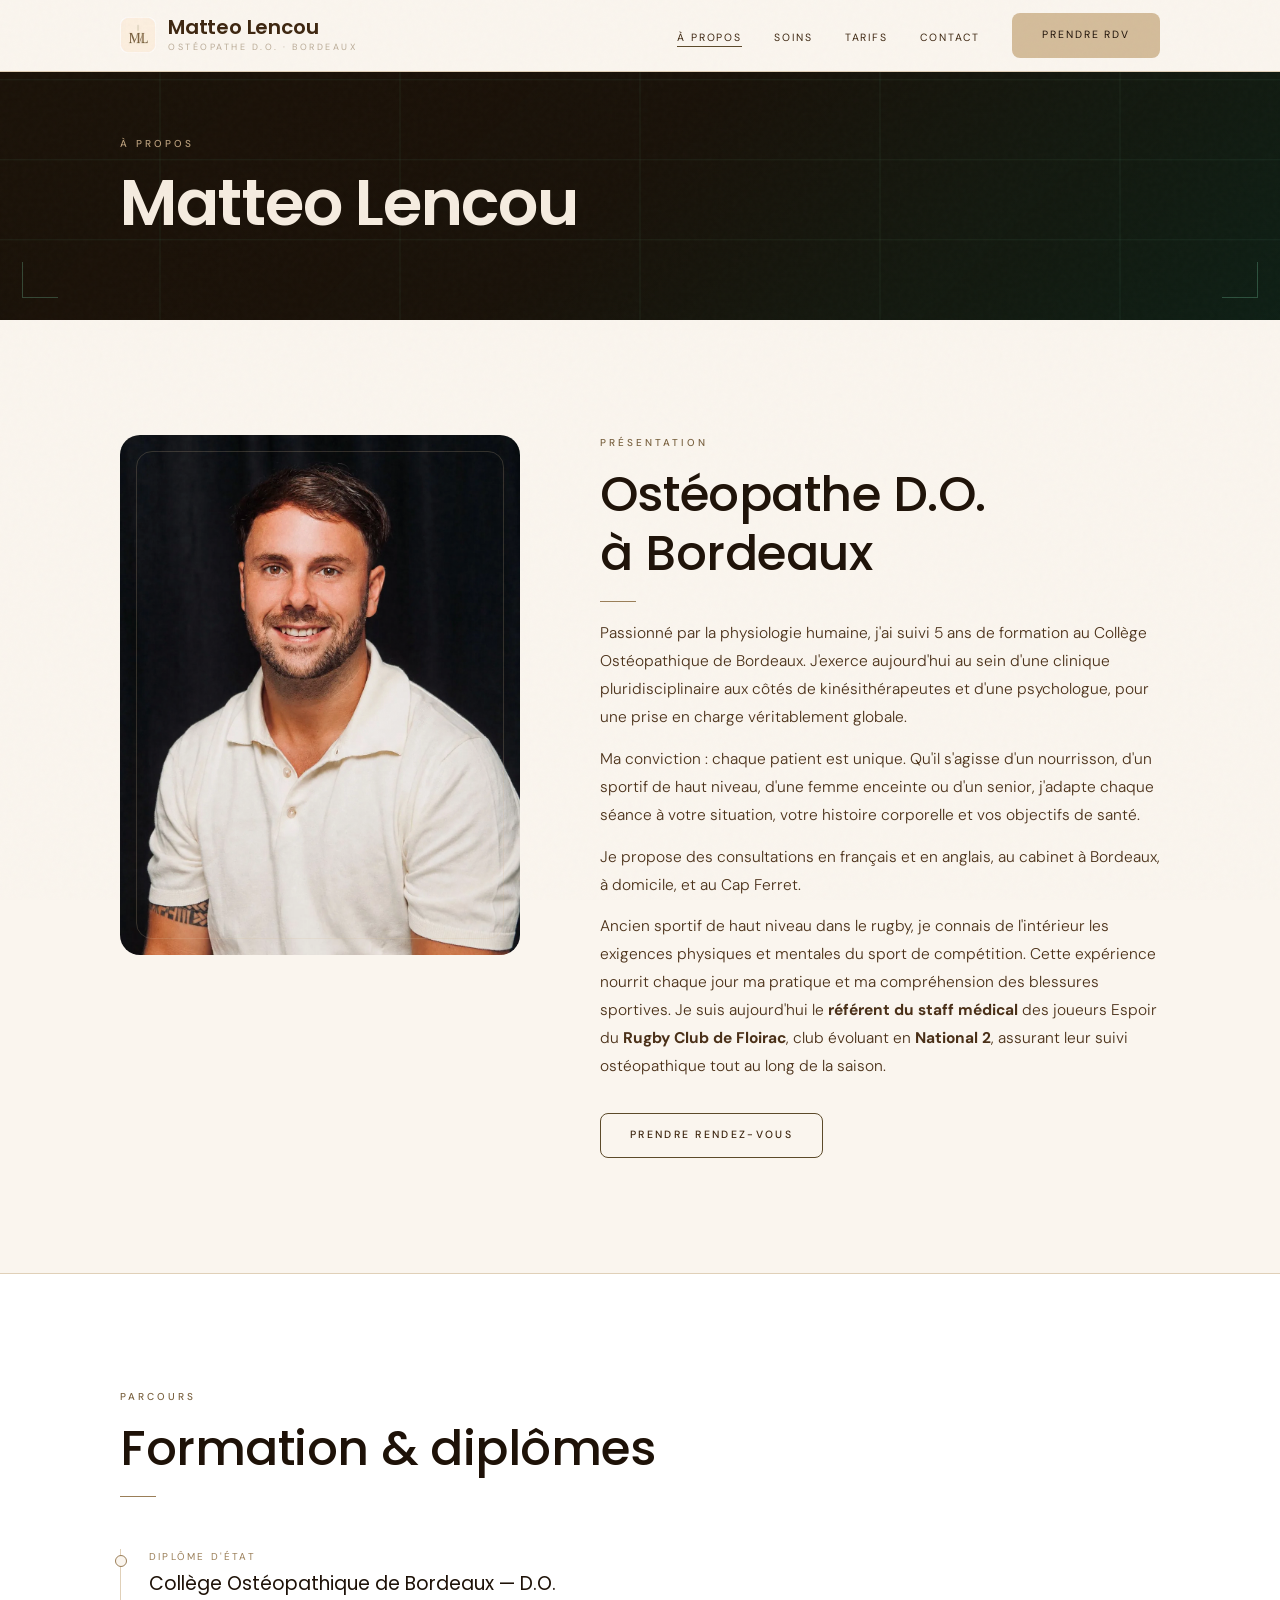
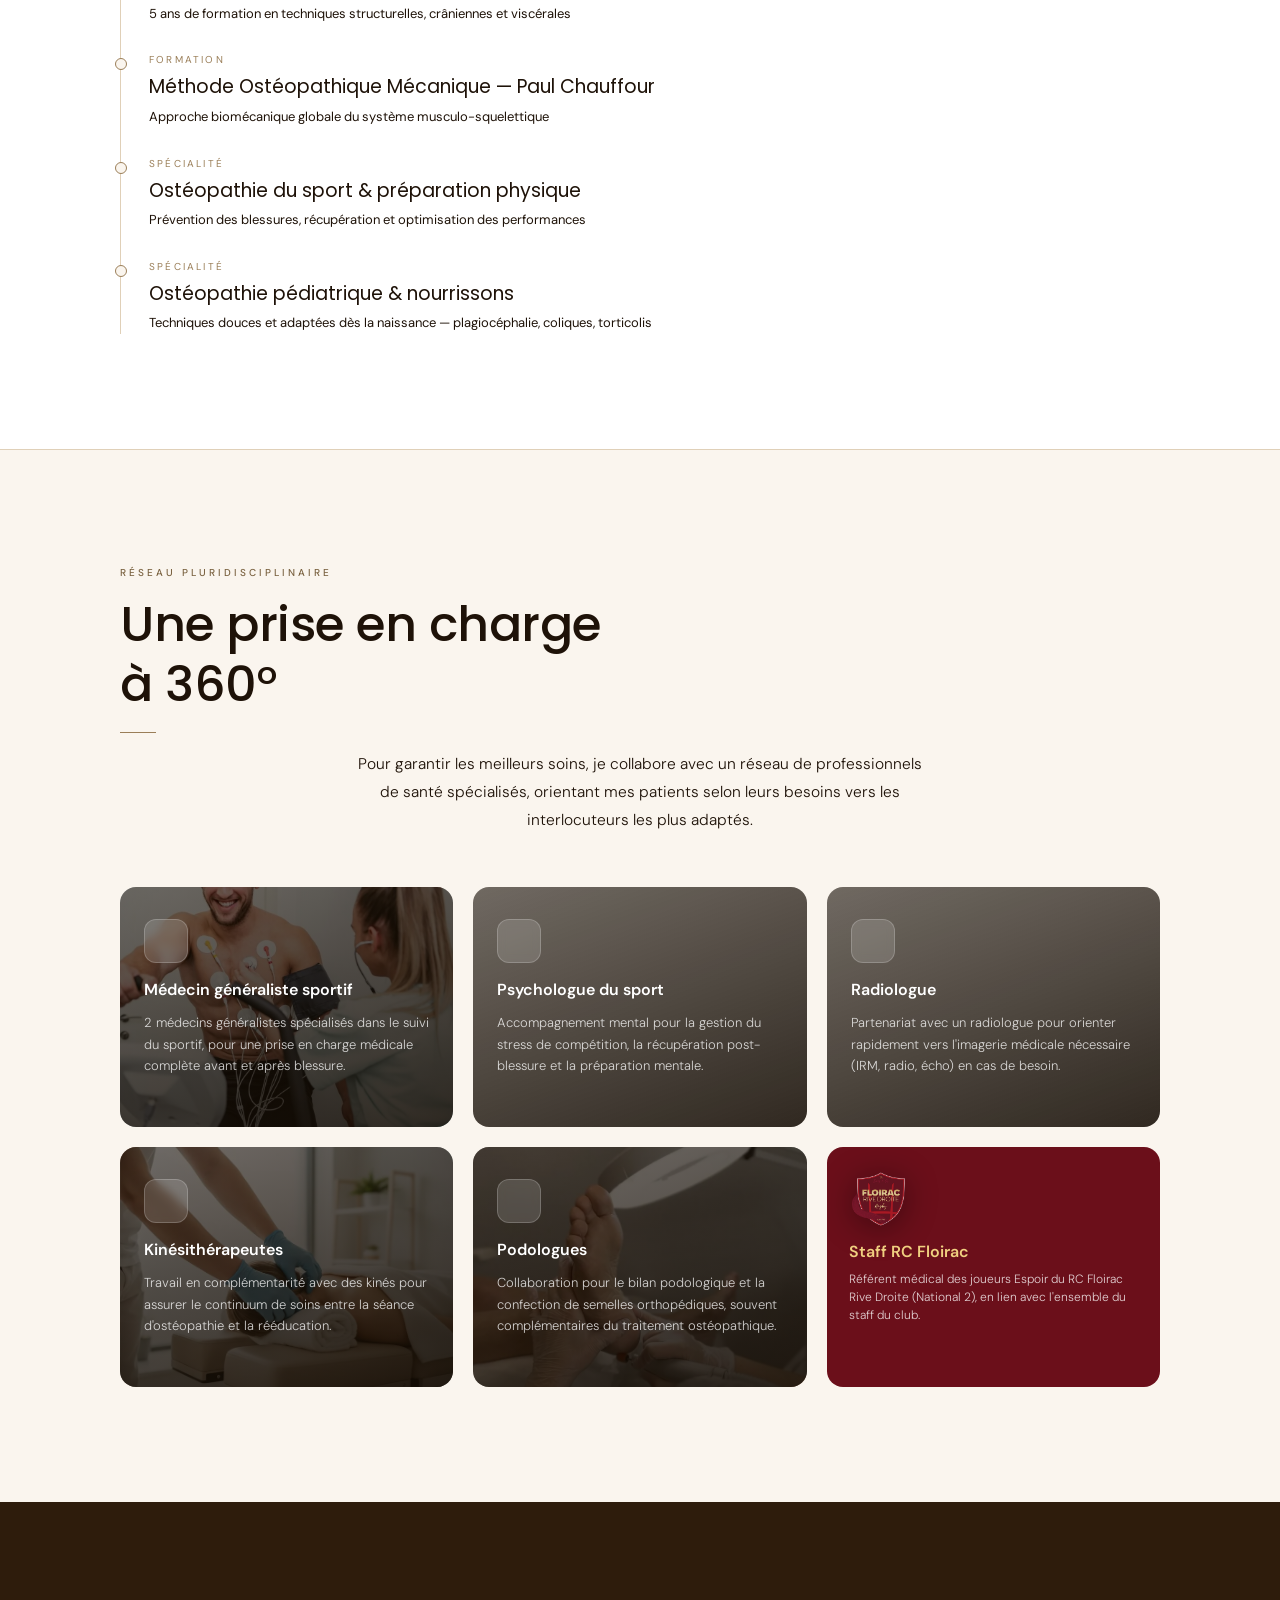
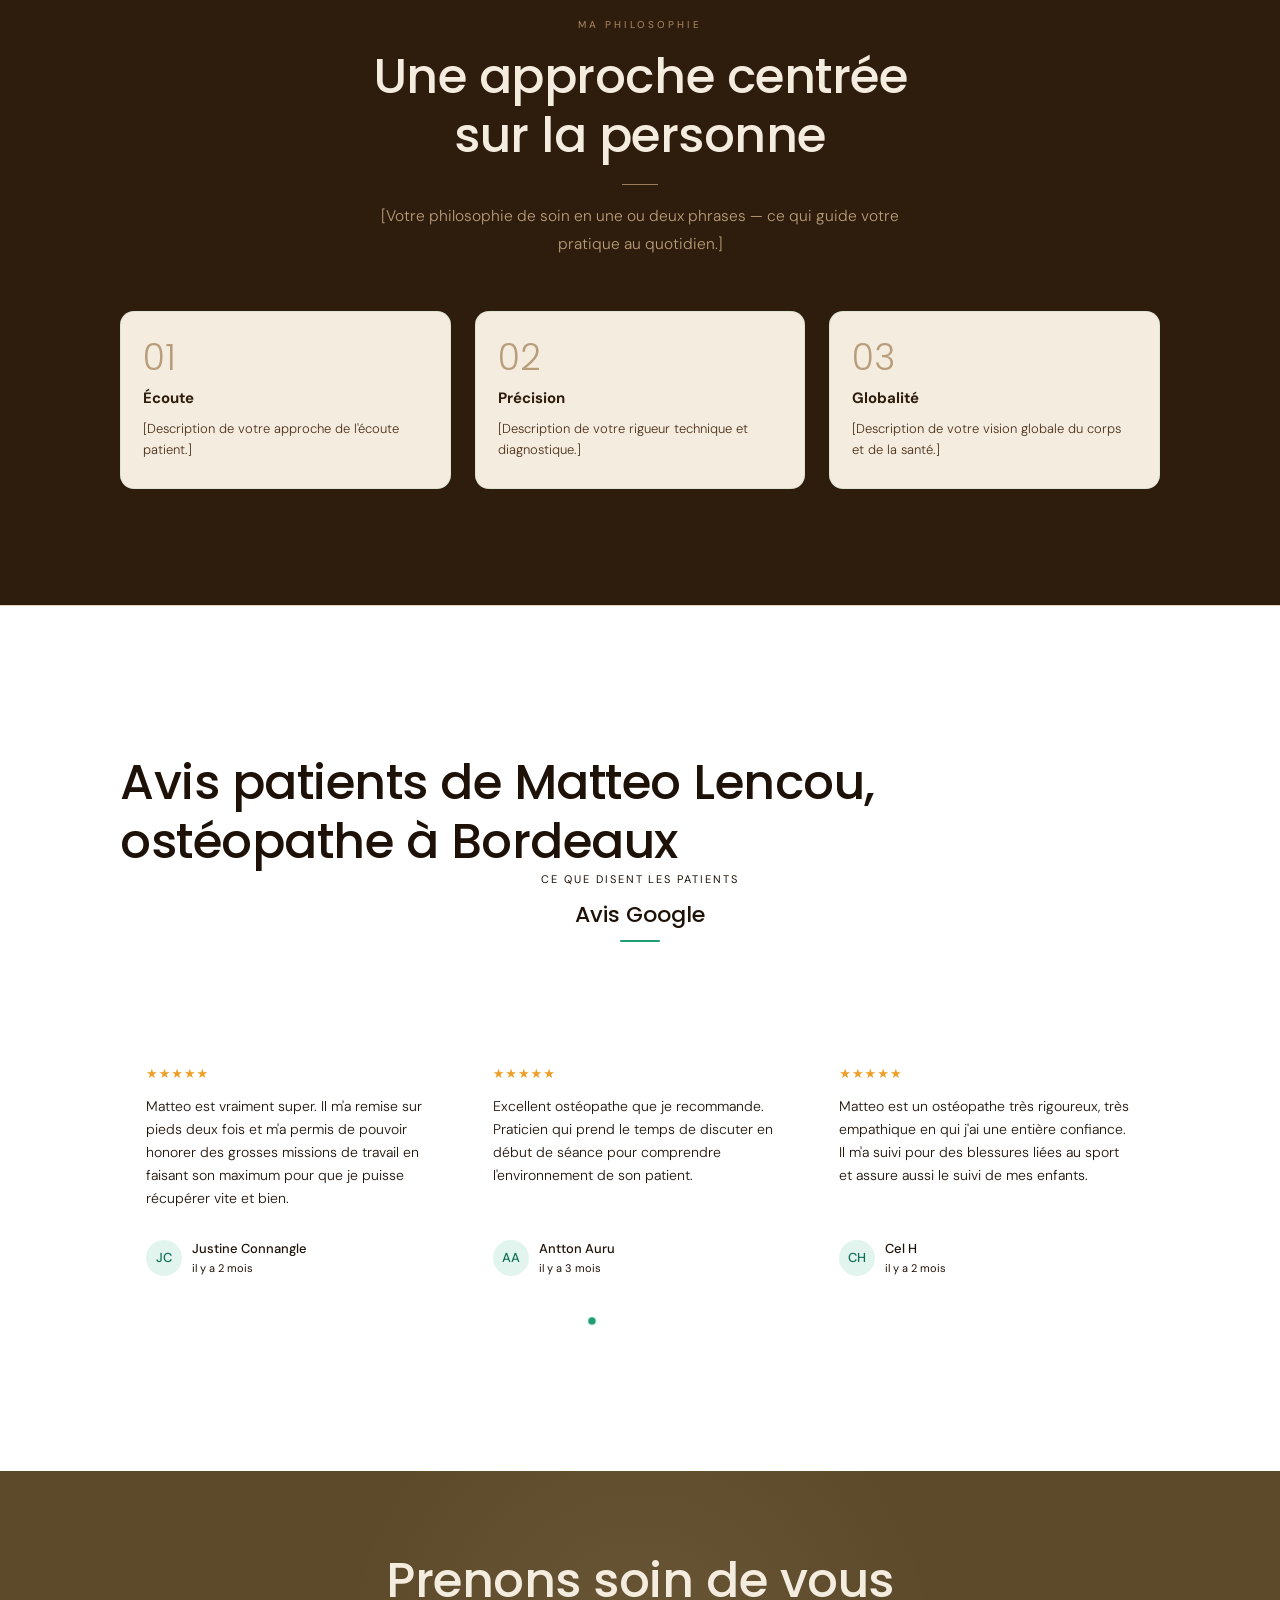
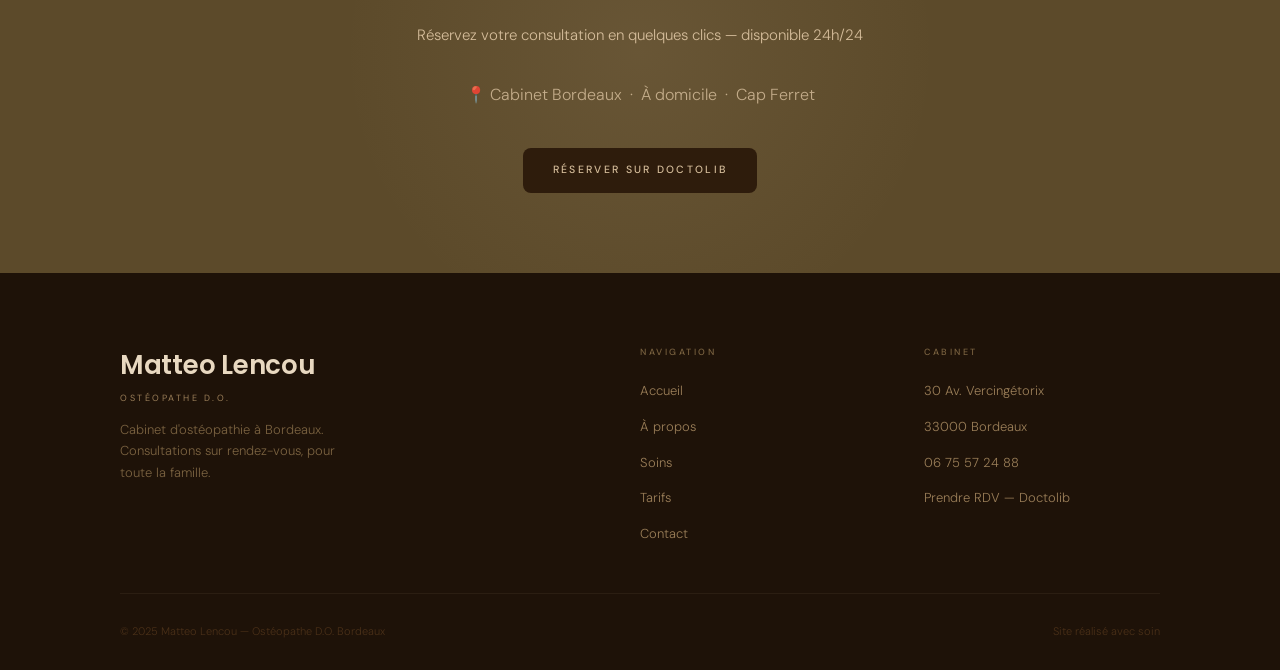
==== commit f639b7a8: "Optimisation logo nav : logo.png 870KB → logo.webp 1KB (100×100px) Co-Authored-By: Claude Sonnet 4.6" ====
--- a/a-propos.html
+++ b/a-propos.html
@@ -227,7 +227,7 @@
 <nav class="nav light" id="nav">
   <div class="nav-inner">
     <a href="index.html" class="nav-logo">
-      <img src="img/logo.png" alt="Matteo Lencou Ostéopathe" class="nav-logo-img">
+      <img src="img/logo.webp" alt="Matteo Lencou Ostéopathe" class="nav-logo-img">
       <div class="nav-logo-text">
         <span class="name">Matteo Lencou</span>
         <span class="sub">Ostéopathe D.O. · Bordeaux</span>
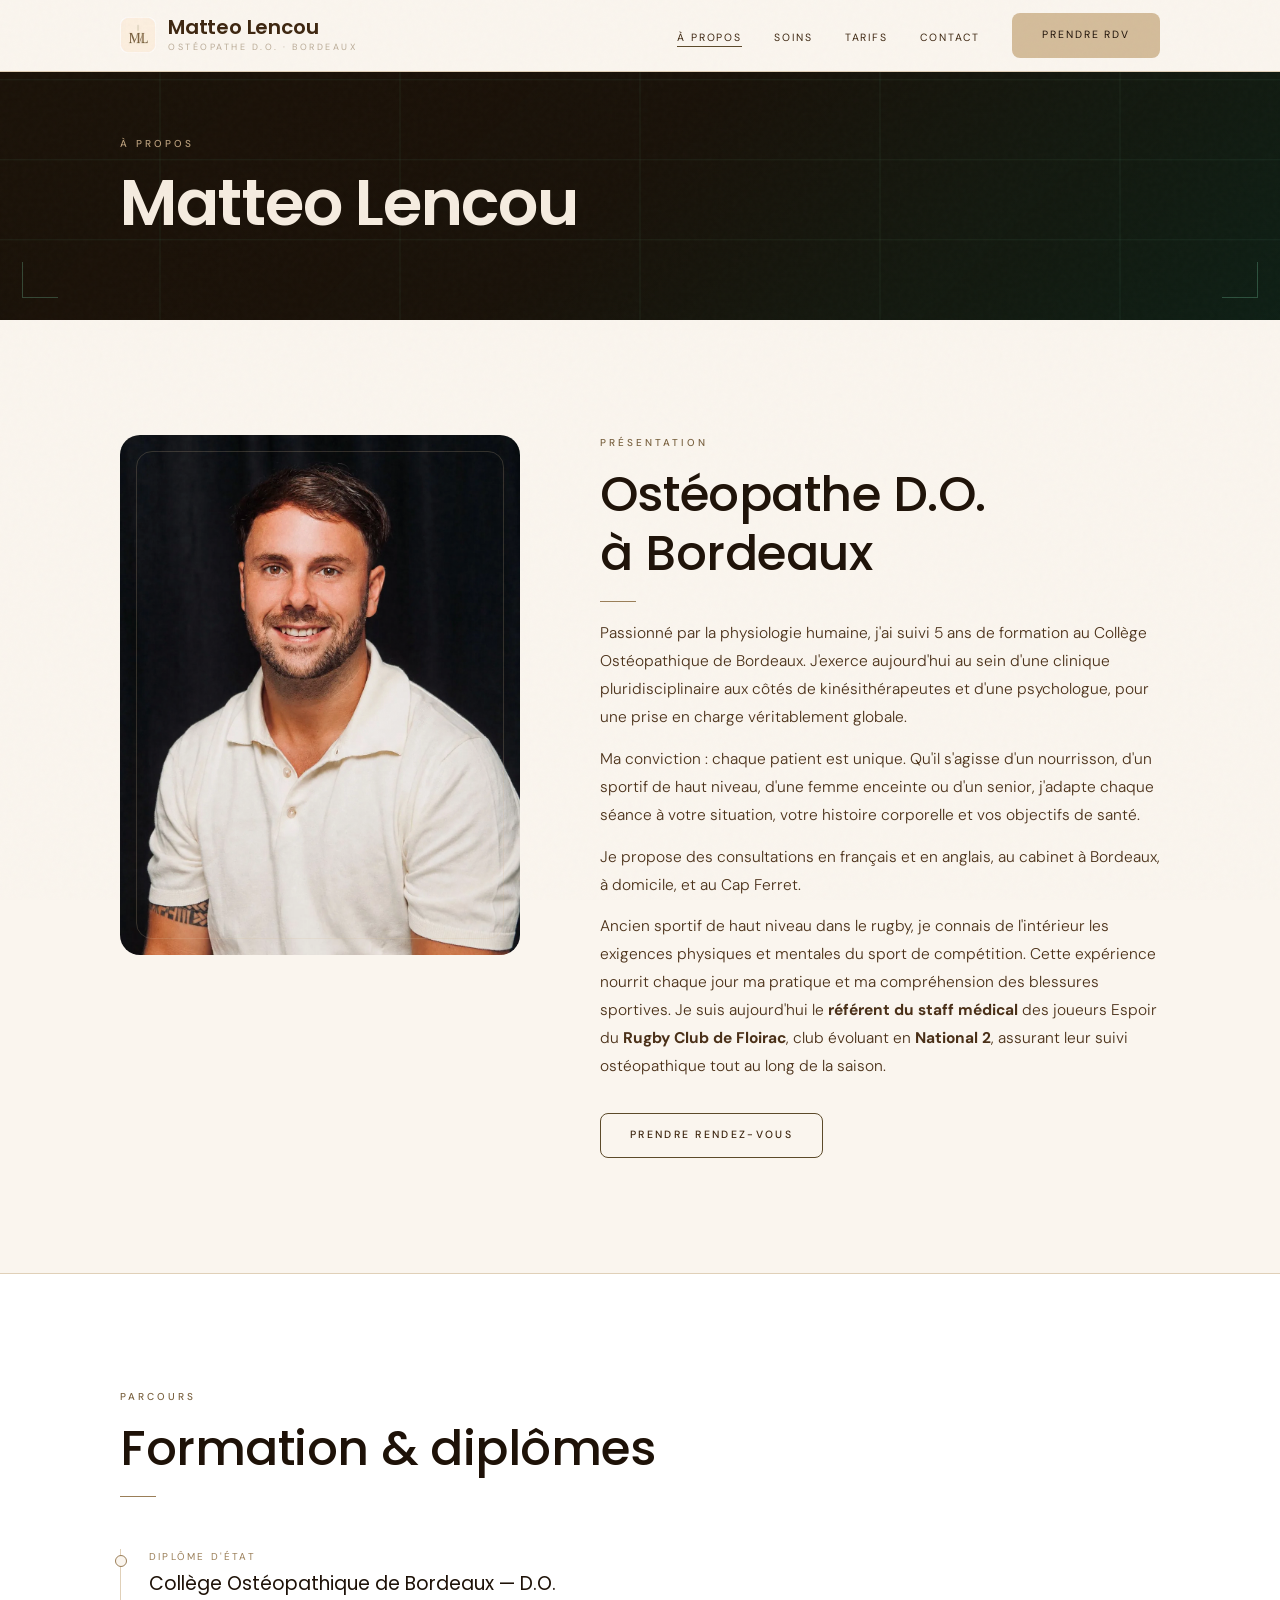
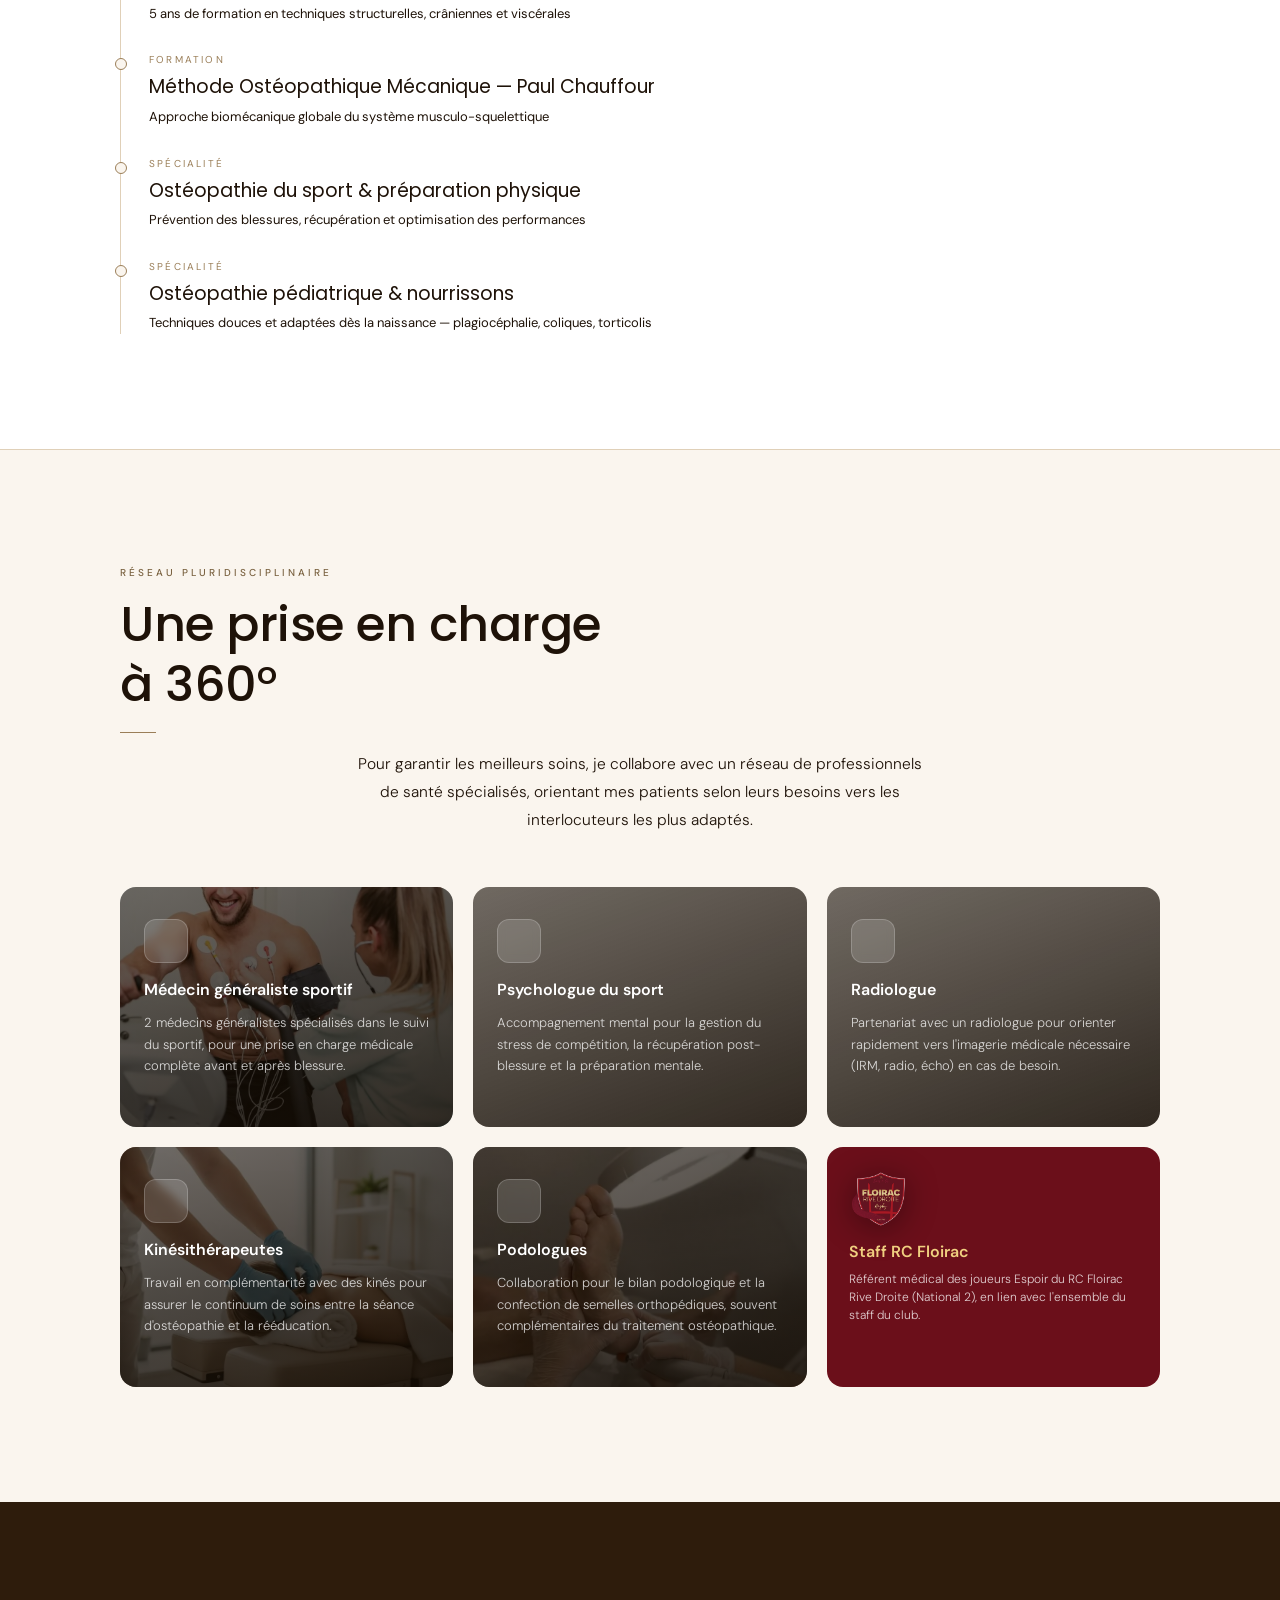
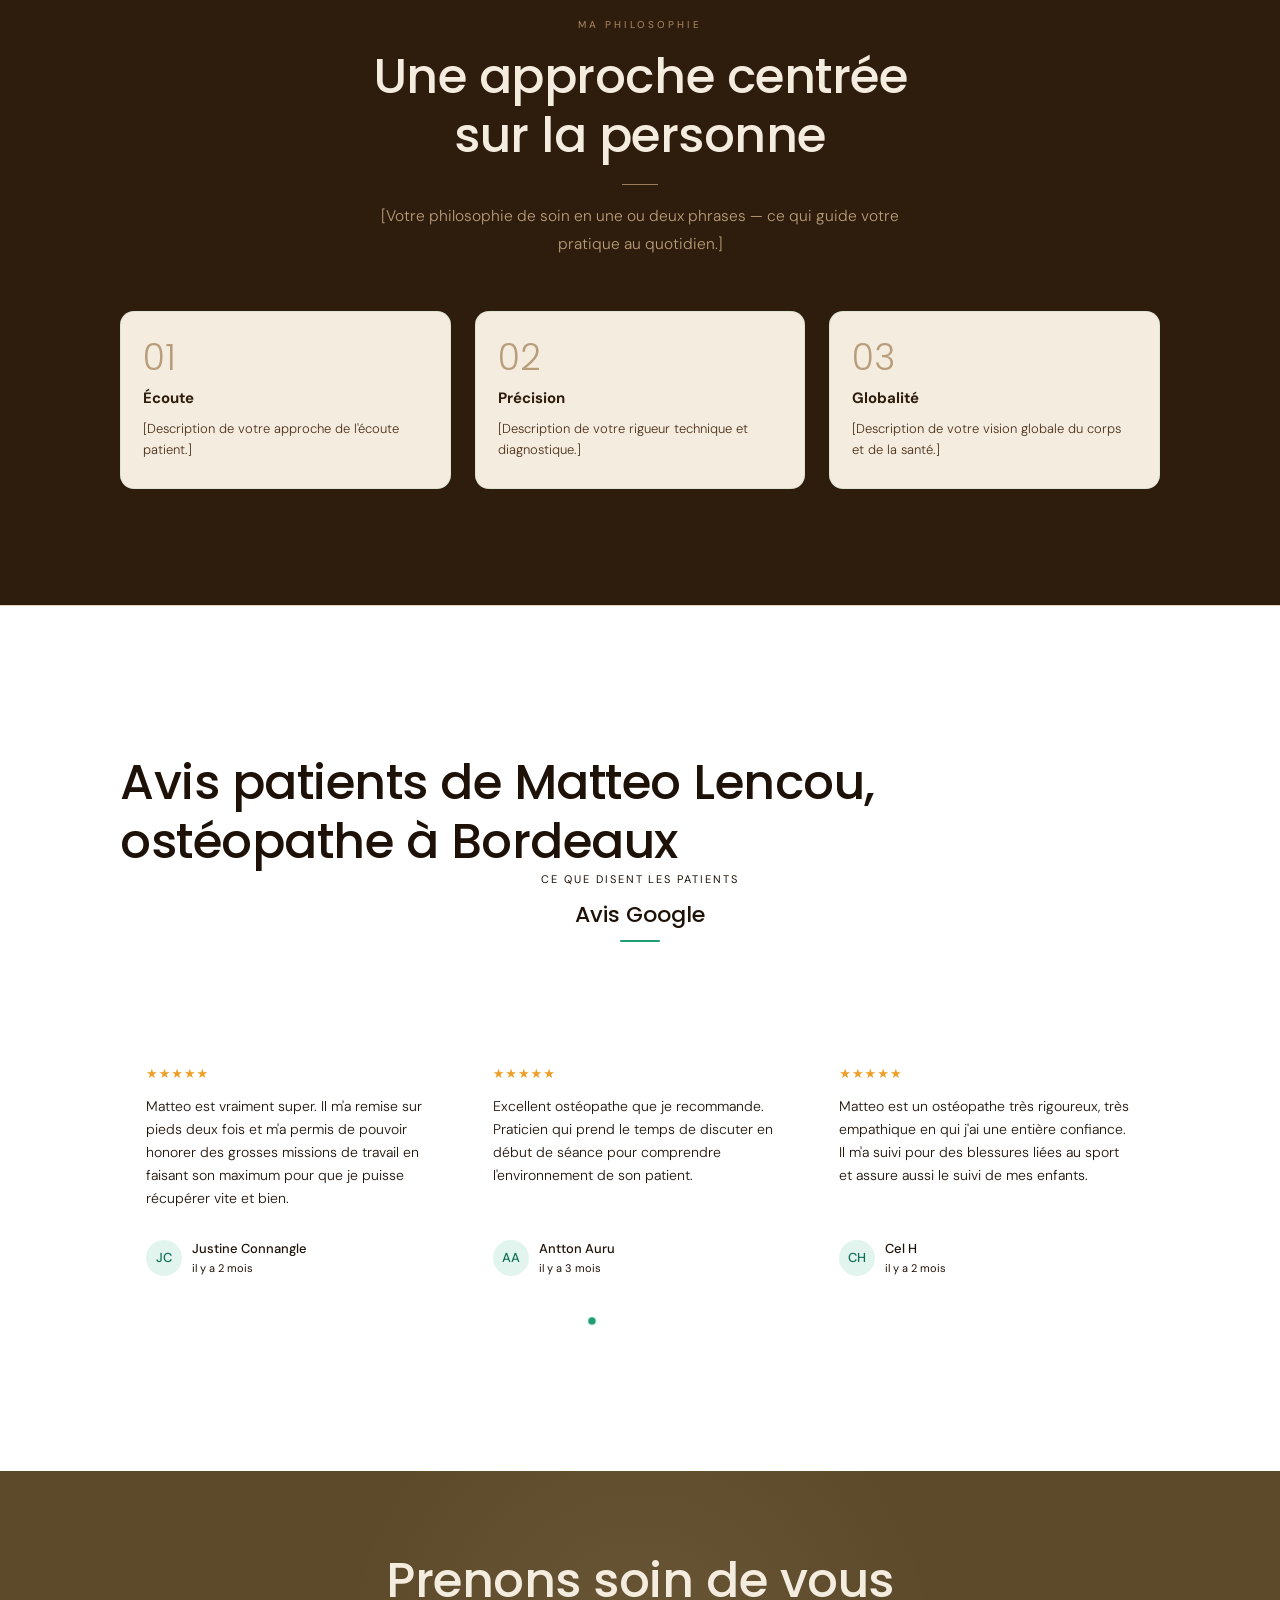
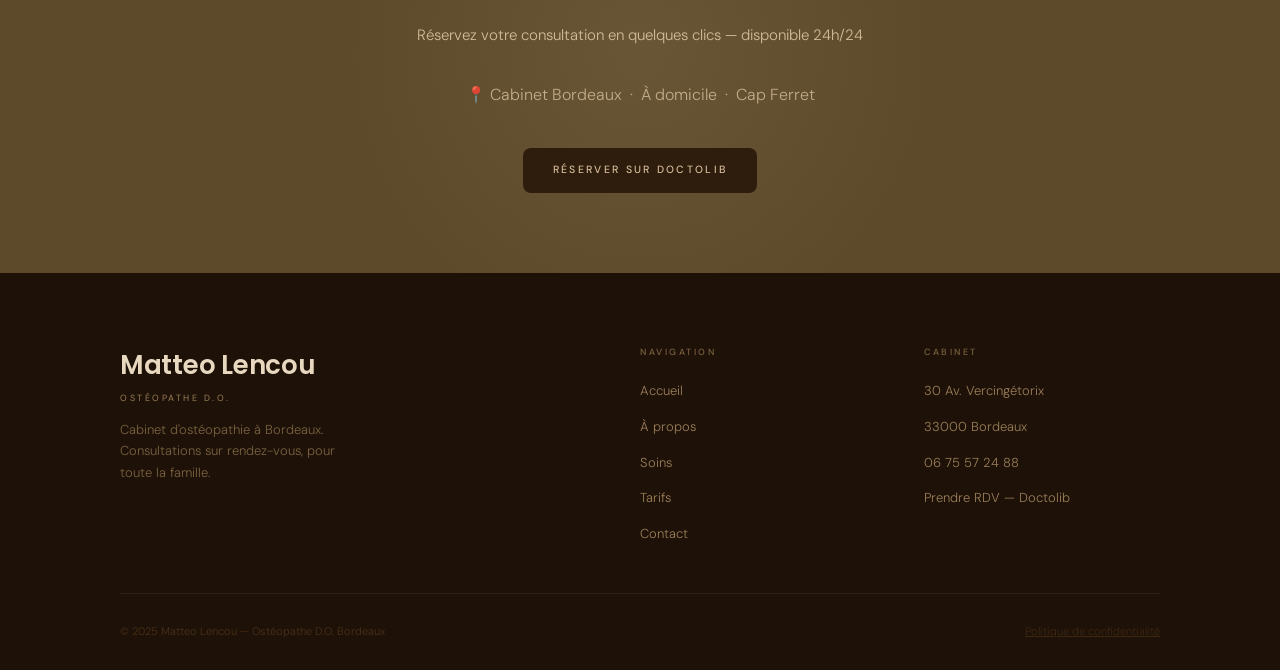
==== commit 6f0eb5db: "Ajout page politique de confidentialité RGPD + lien dans le footer - Nouvelle page politique-confide" ====
--- a/a-propos.html
+++ b/a-propos.html
@@ -690,7 +690,7 @@
     </div>
     <div class="footer-bottom">
       <p>© 2025 Matteo Lencou — Ostéopathe D.O. Bordeaux</p>
-      <p>Site réalisé avec soin</p>
+      <p><a href="politique-confidentialite.html" style="color:inherit;text-decoration:underline;opacity:.7">Politique de confidentialité</a></p>
     </div>
   </div>
 </footer>
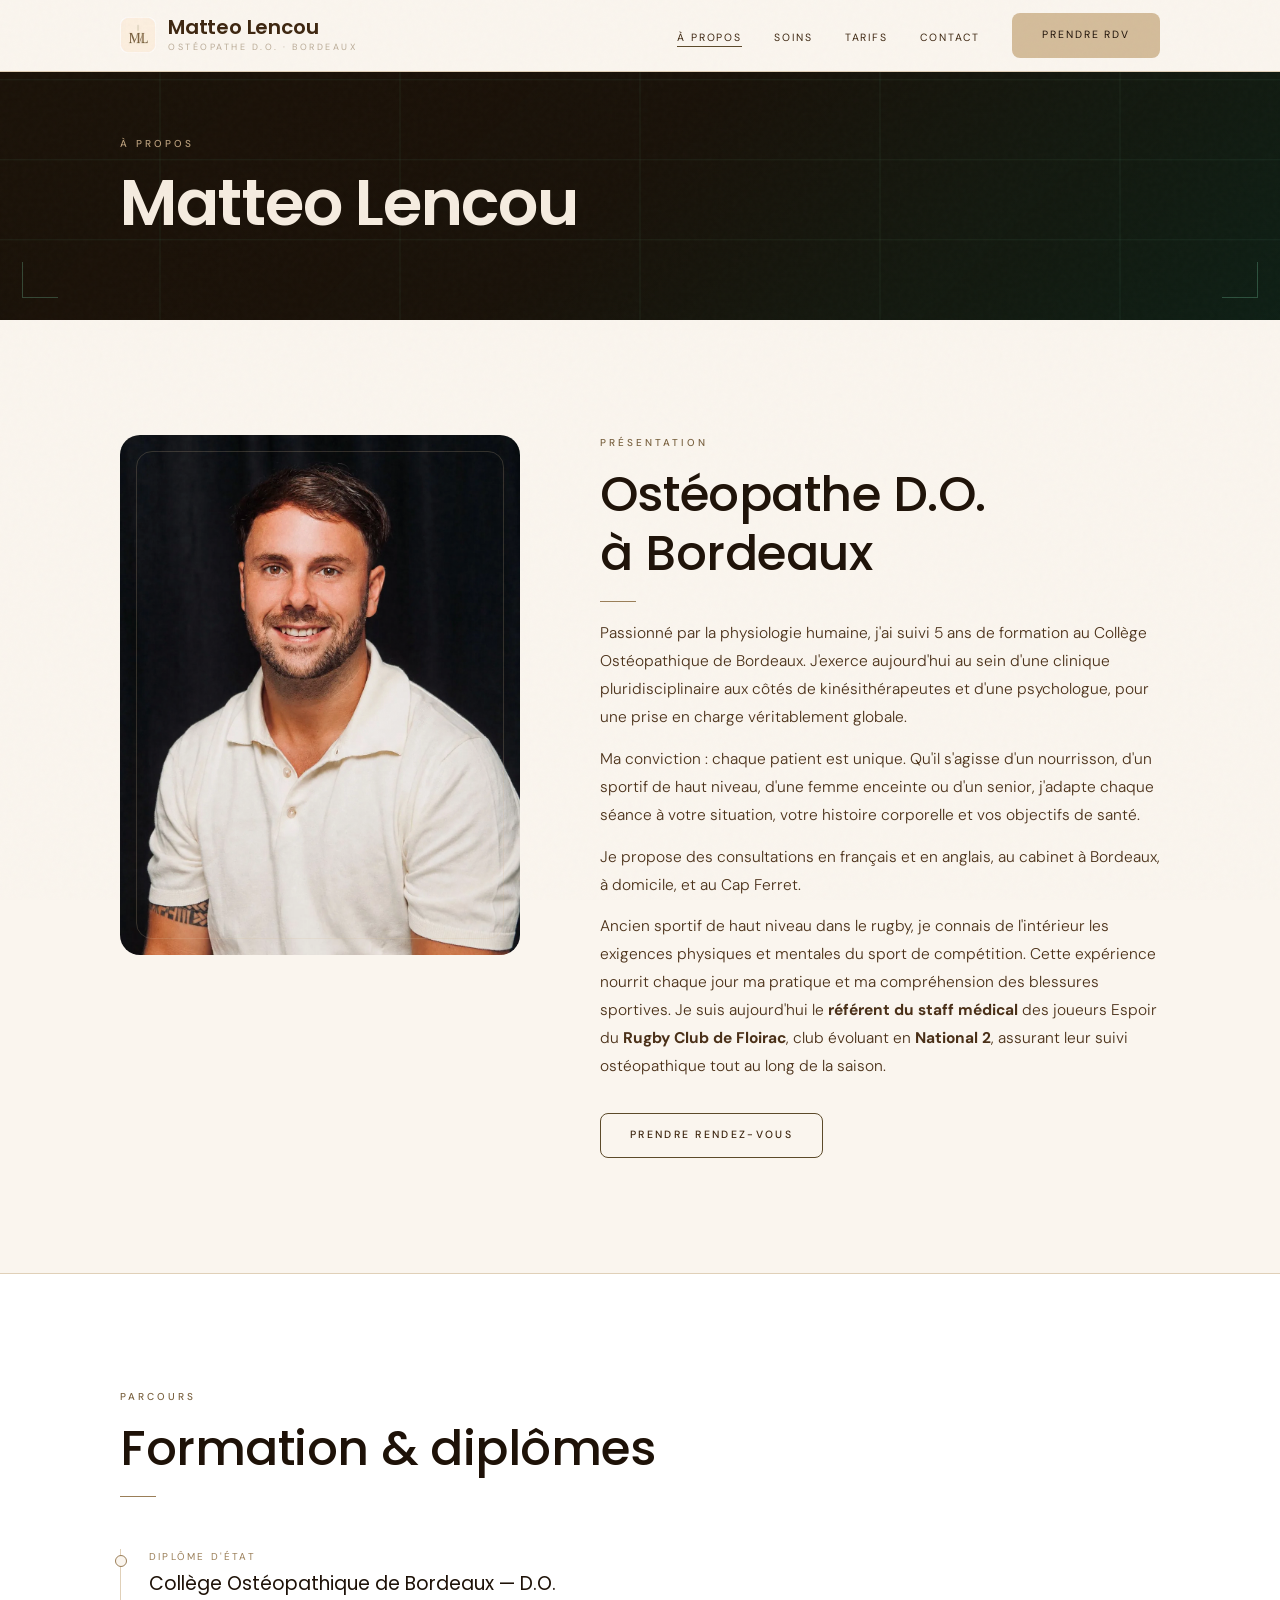
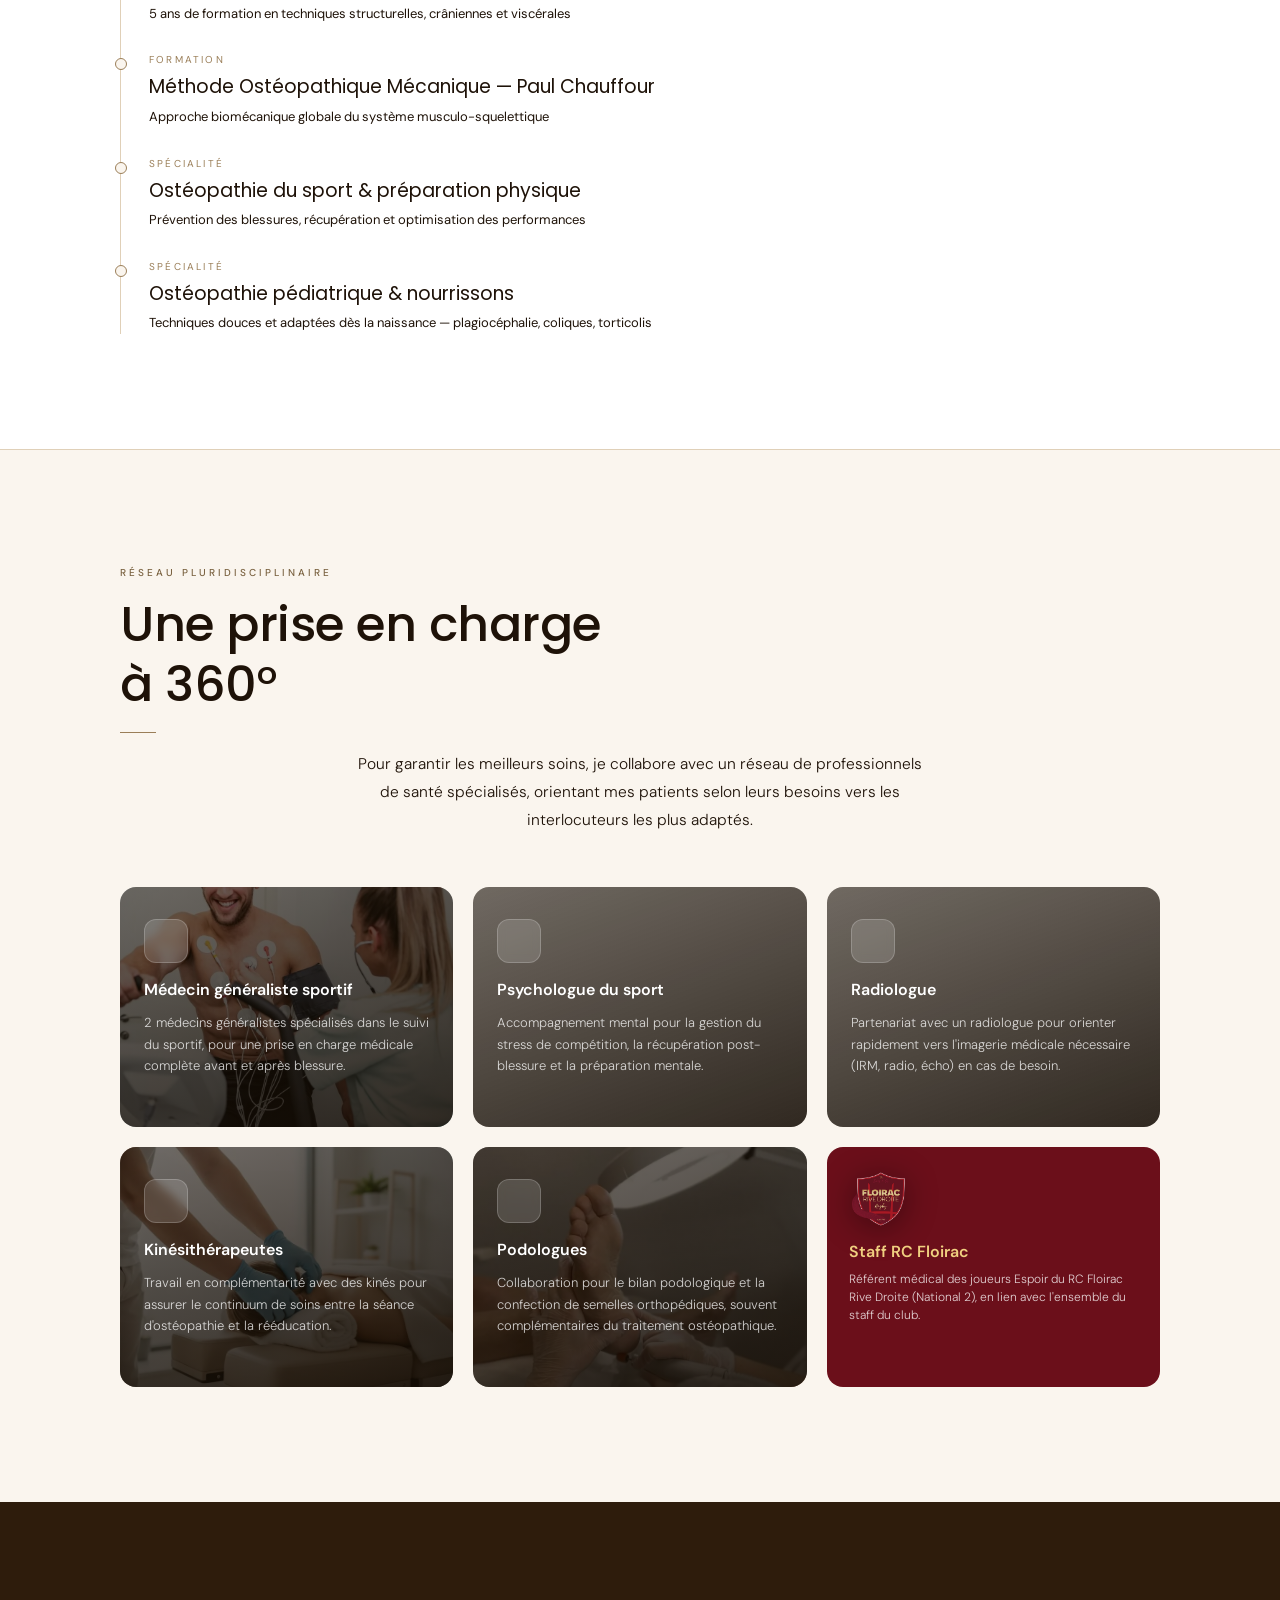
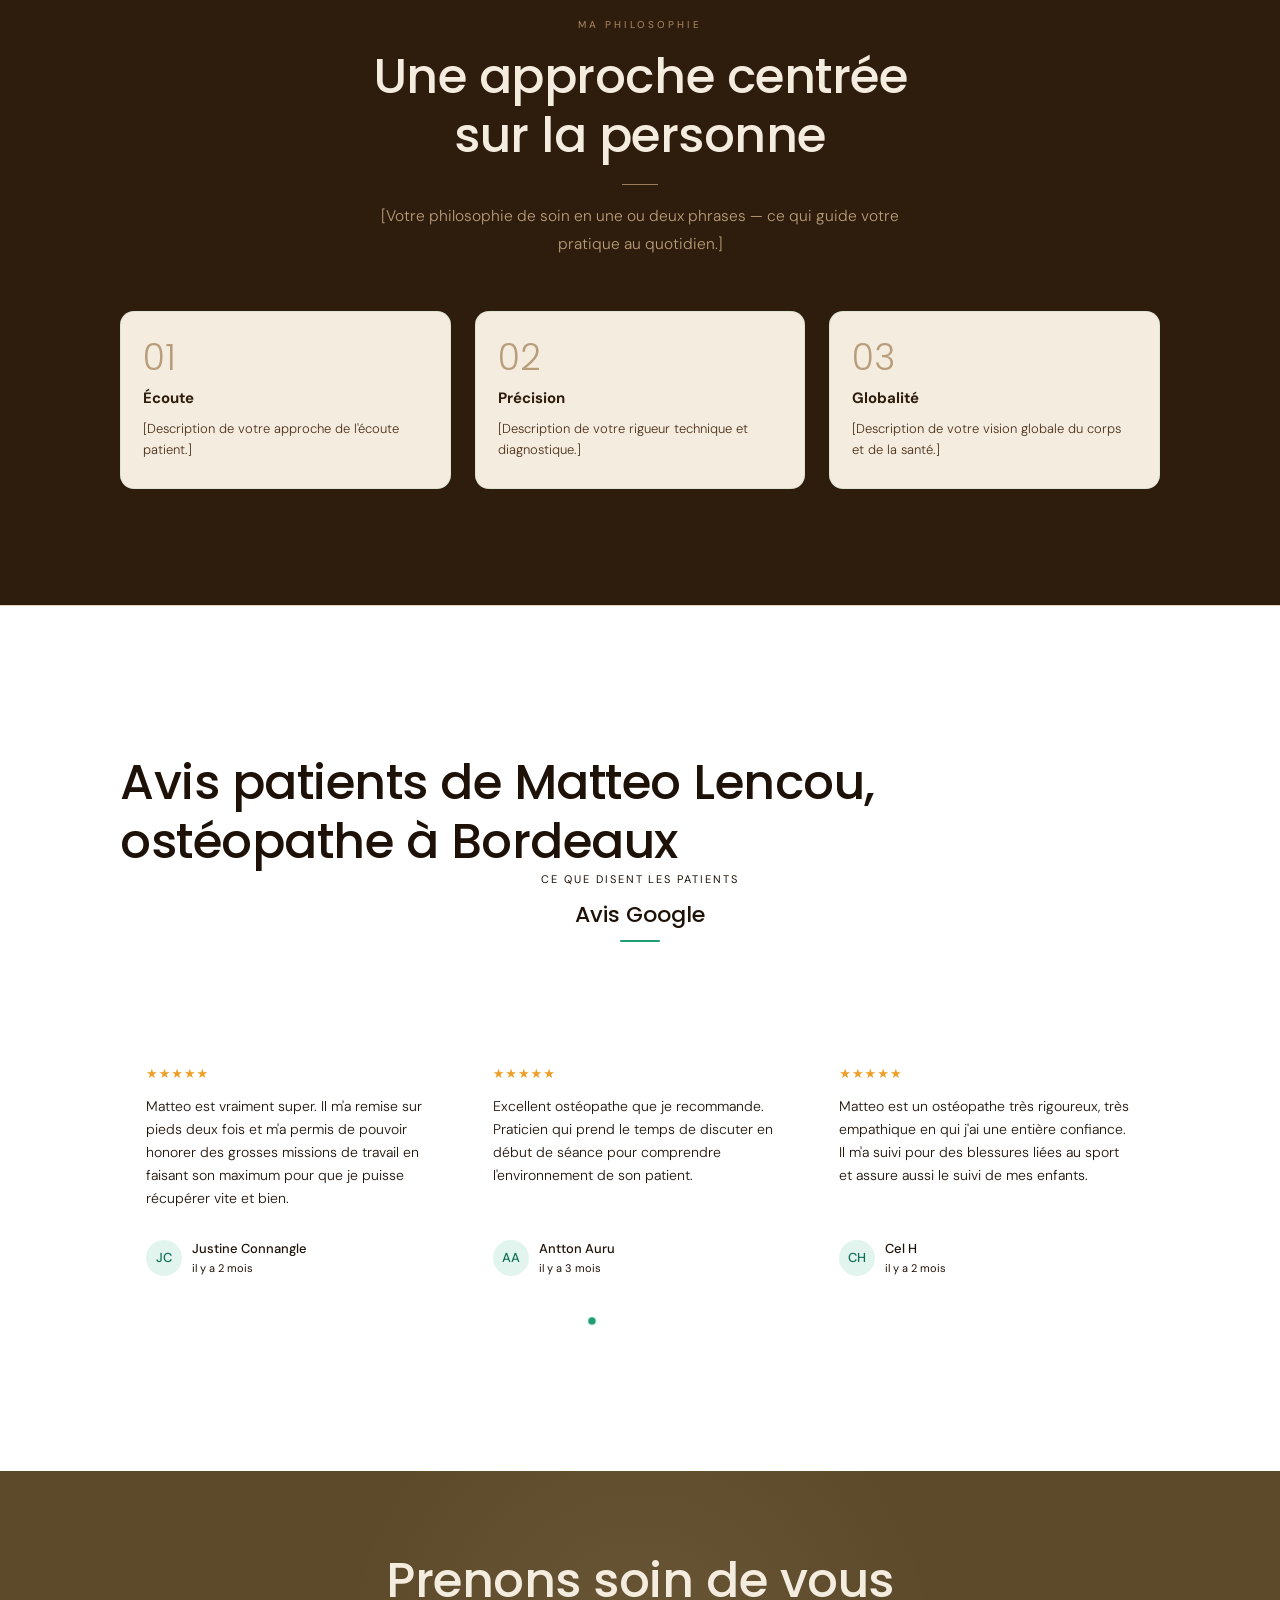
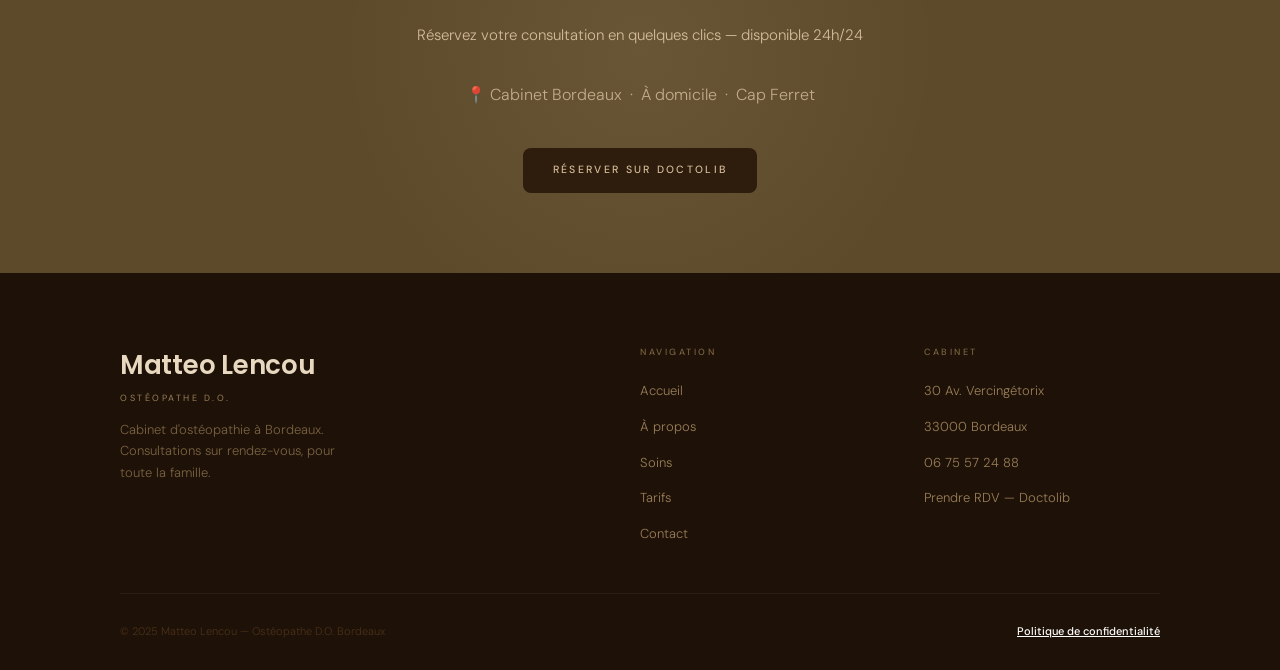
==== commit 1fdcc274: "Footer : lien politique de confidentialité en blanc et gras pour meilleure lisibilité Co-Authored-By" ====
--- a/a-propos.html
+++ b/a-propos.html
@@ -690,7 +690,7 @@
     </div>
     <div class="footer-bottom">
       <p>© 2025 Matteo Lencou — Ostéopathe D.O. Bordeaux</p>
-      <p><a href="politique-confidentialite.html" style="color:inherit;text-decoration:underline;opacity:.7">Politique de confidentialité</a></p>
+      <p><a href="politique-confidentialite.html" style="color:#fff;text-decoration:underline;opacity:1;font-weight:500">Politique de confidentialité</a></p>
     </div>
   </div>
 </footer>
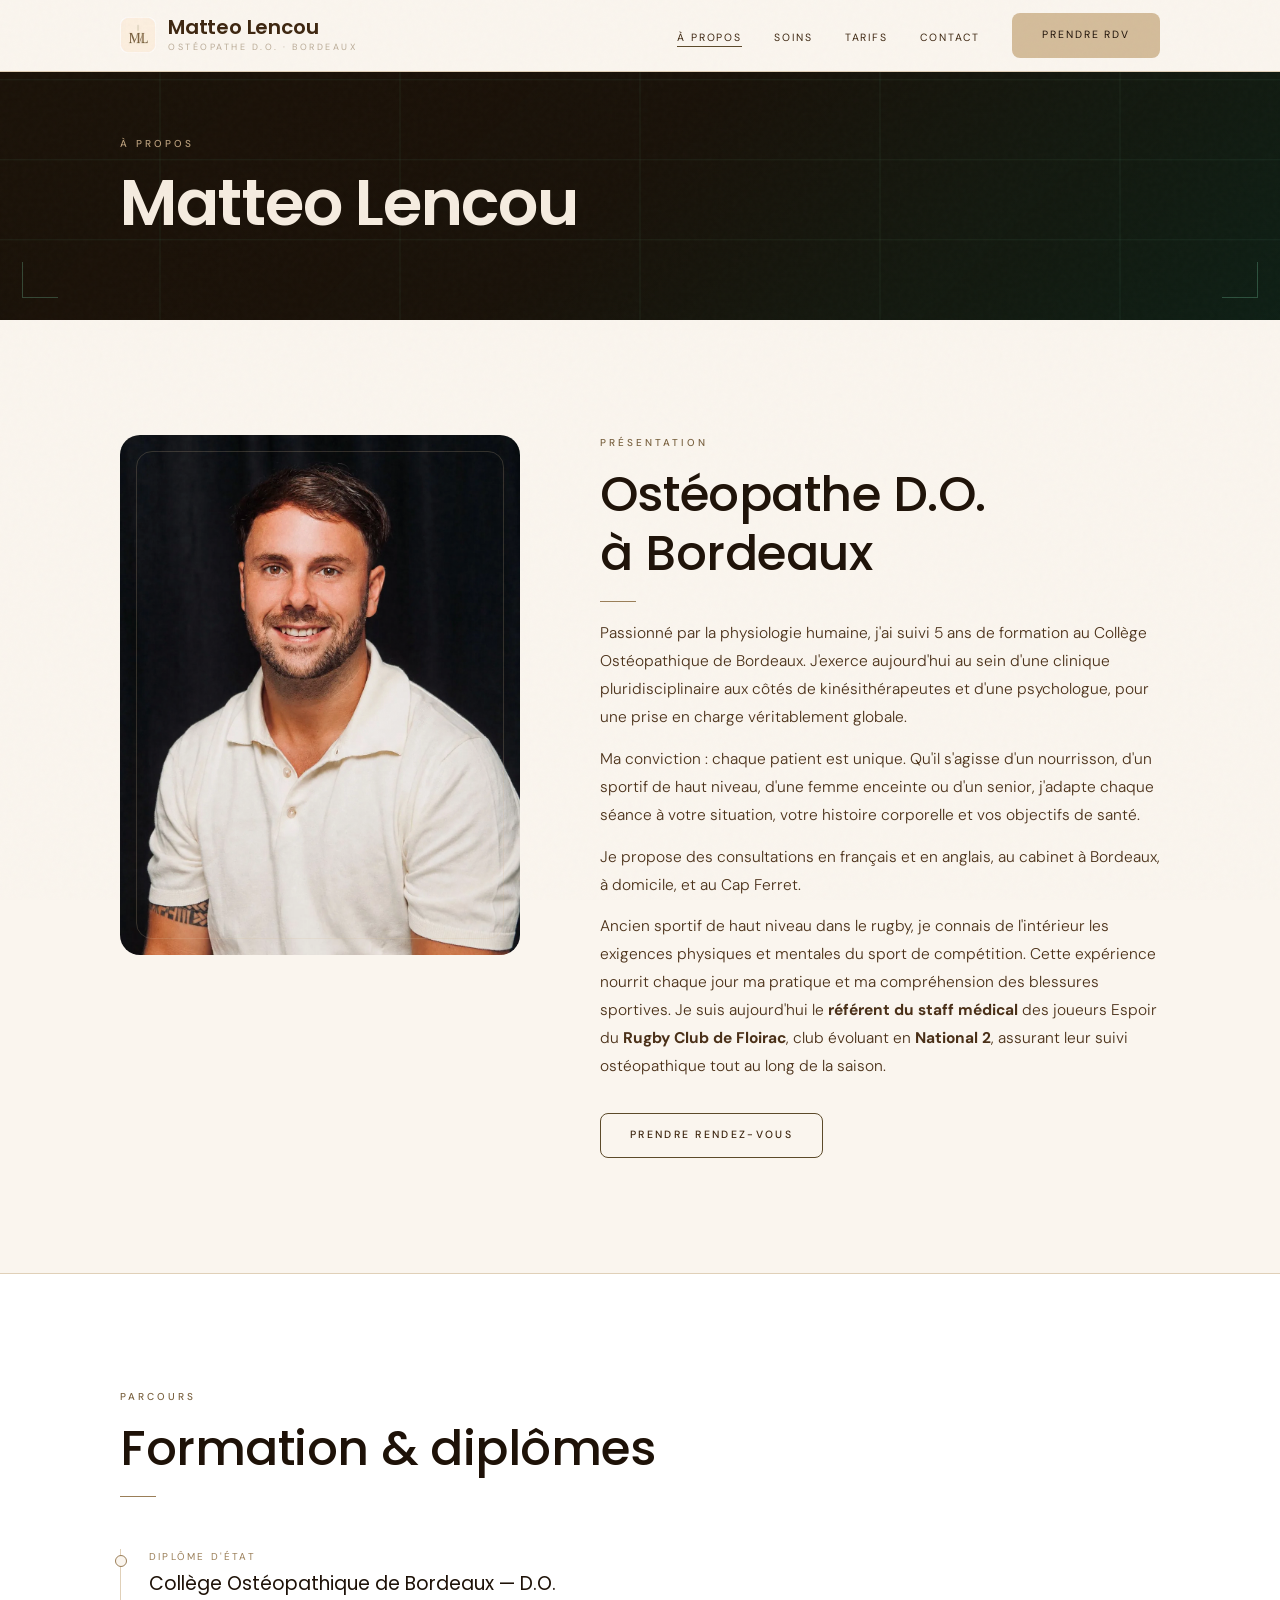
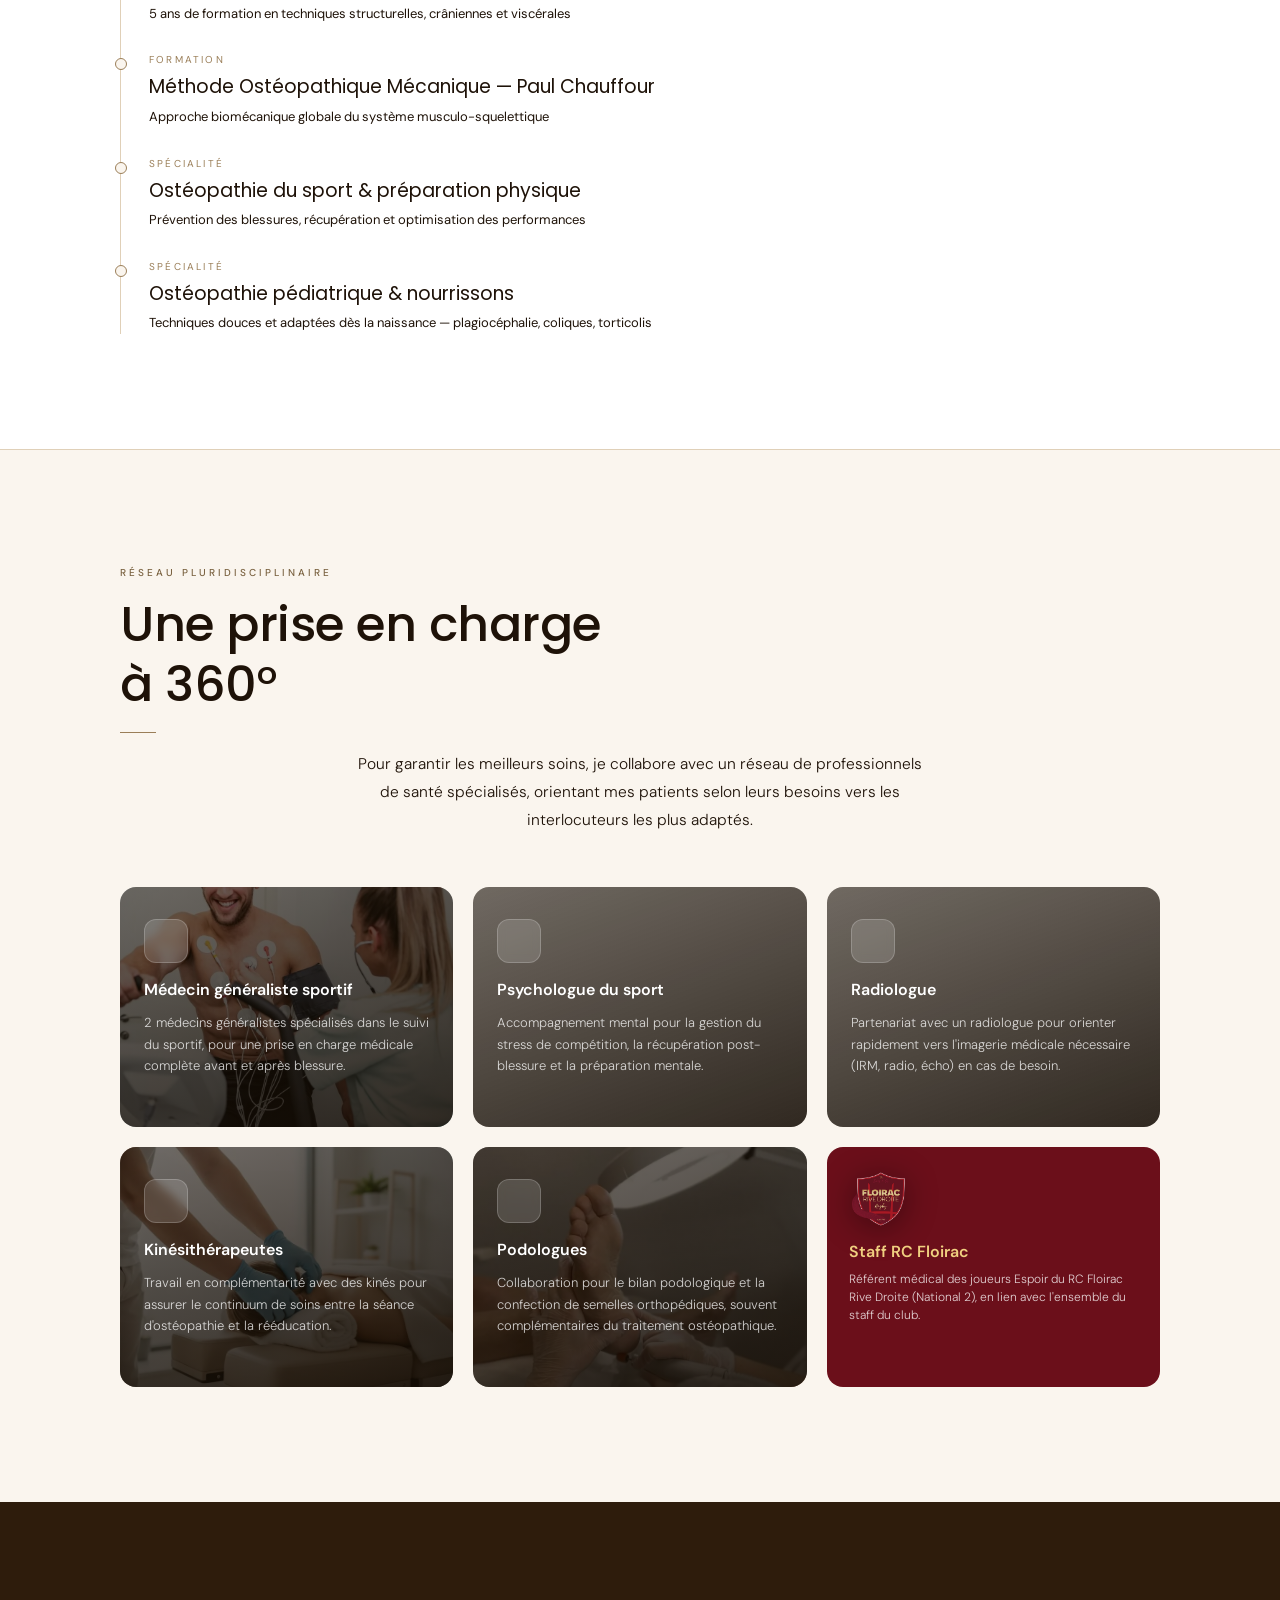
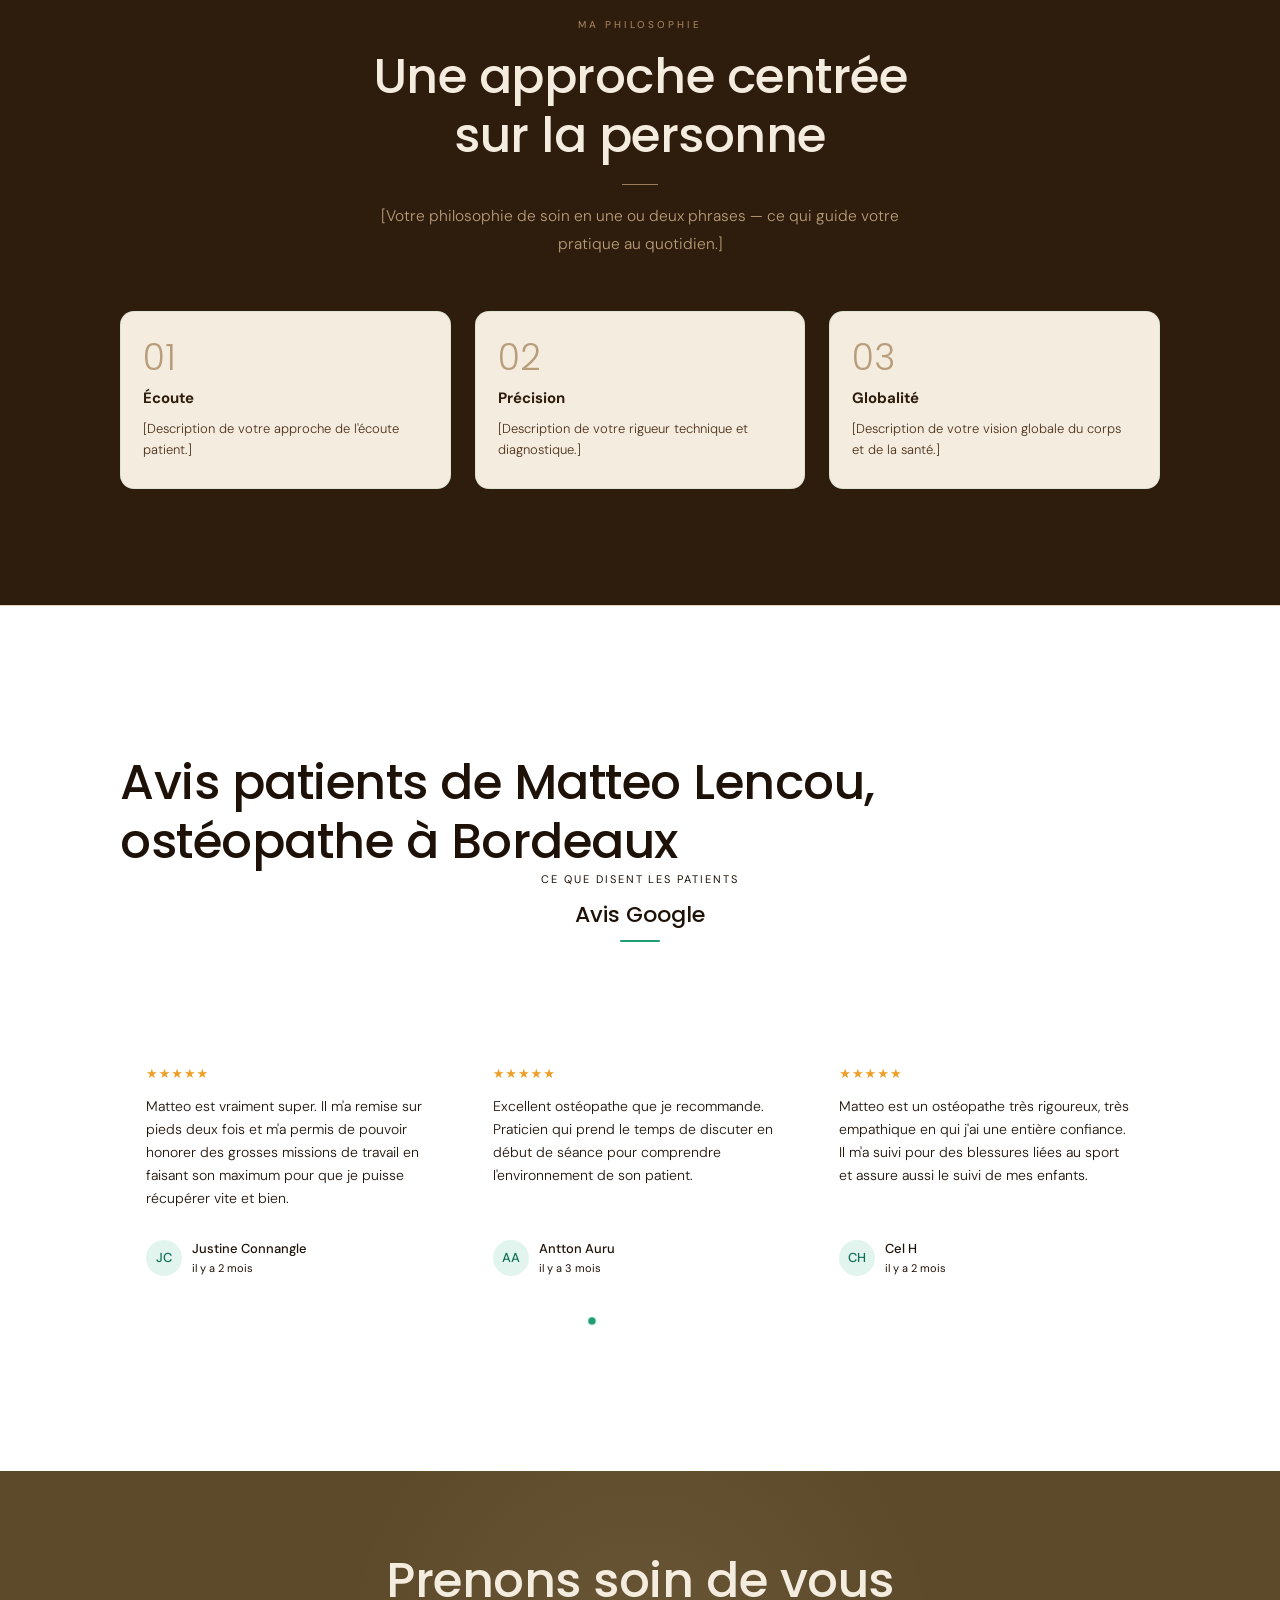
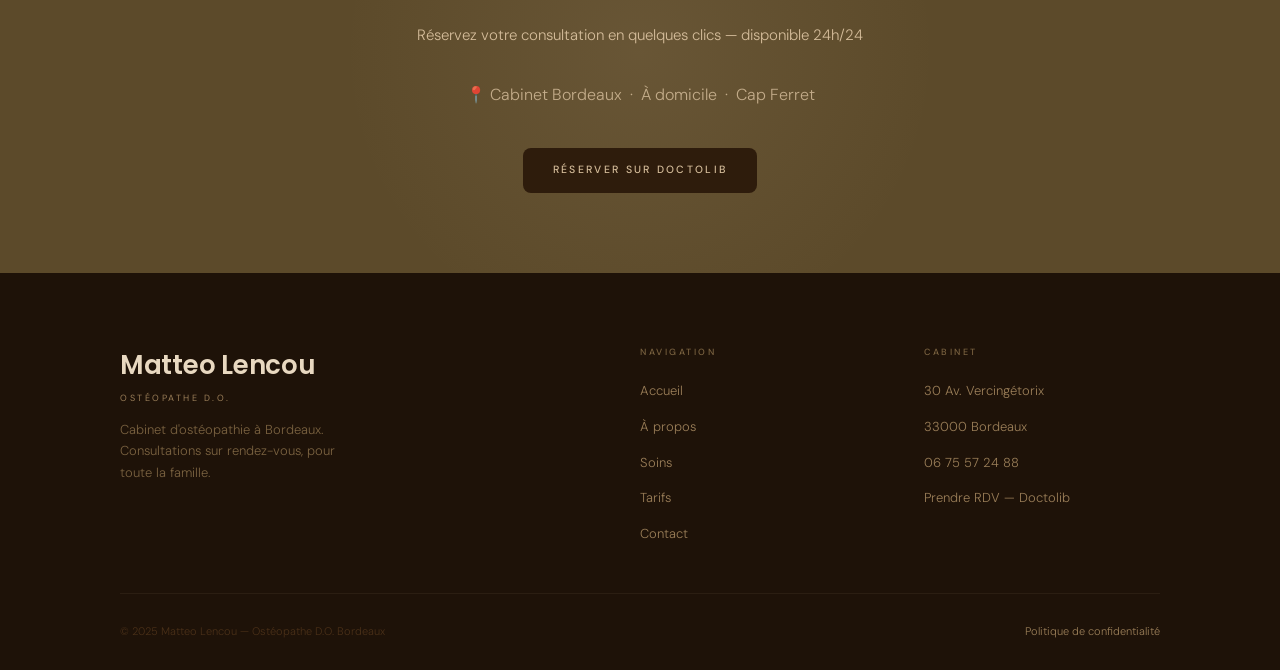
==== commit 2837ca61: "Footer : couleur lien politique de confidentialité alignée sur les liens nav du footer Co-Authored-B" ====
--- a/a-propos.html
+++ b/a-propos.html
@@ -690,7 +690,7 @@
     </div>
     <div class="footer-bottom">
       <p>© 2025 Matteo Lencou — Ostéopathe D.O. Bordeaux</p>
-      <p><a href="politique-confidentialite.html" style="color:#fff;text-decoration:underline;opacity:1;font-weight:500">Politique de confidentialité</a></p>
+      <p><a href="politique-confidentialite.html" style="color:var(--g400);text-decoration:none;font-size:11px;font-family:var(--font-b);font-weight:300">Politique de confidentialité</a></p>
     </div>
   </div>
 </footer>
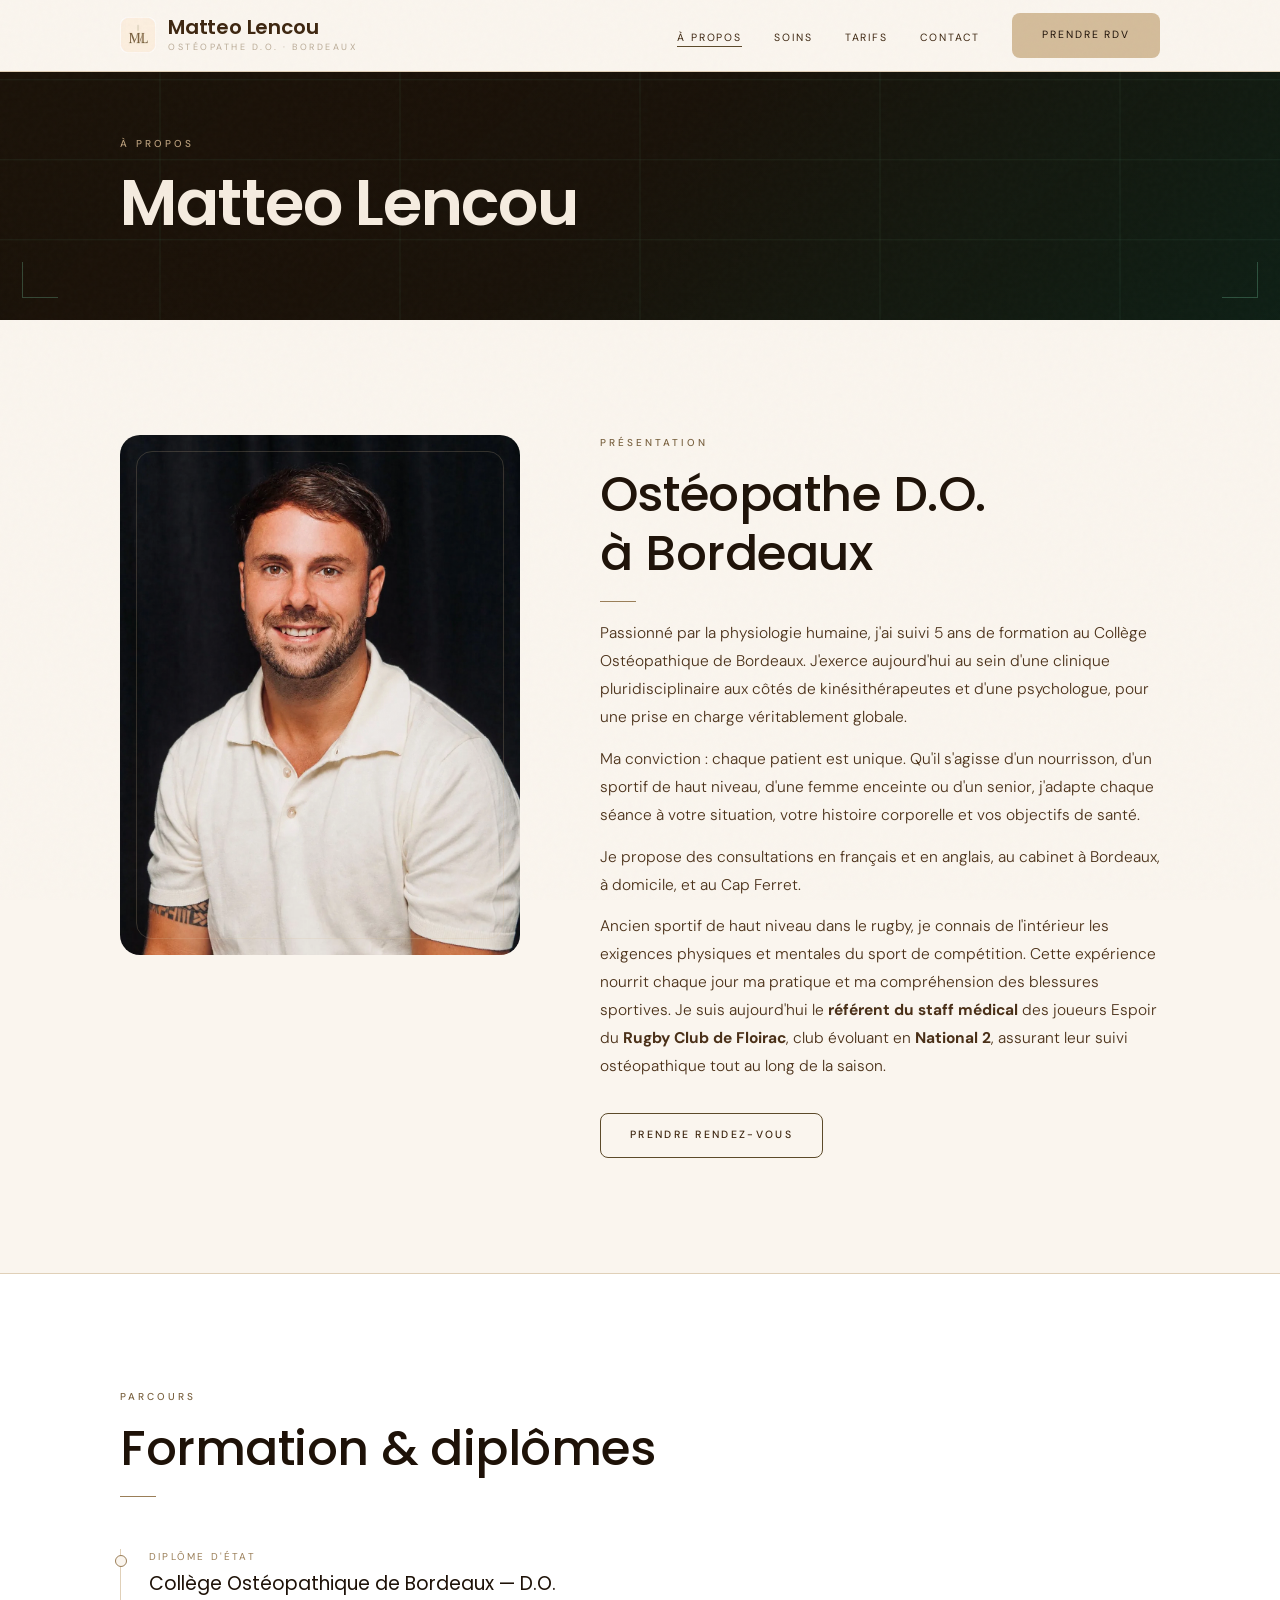
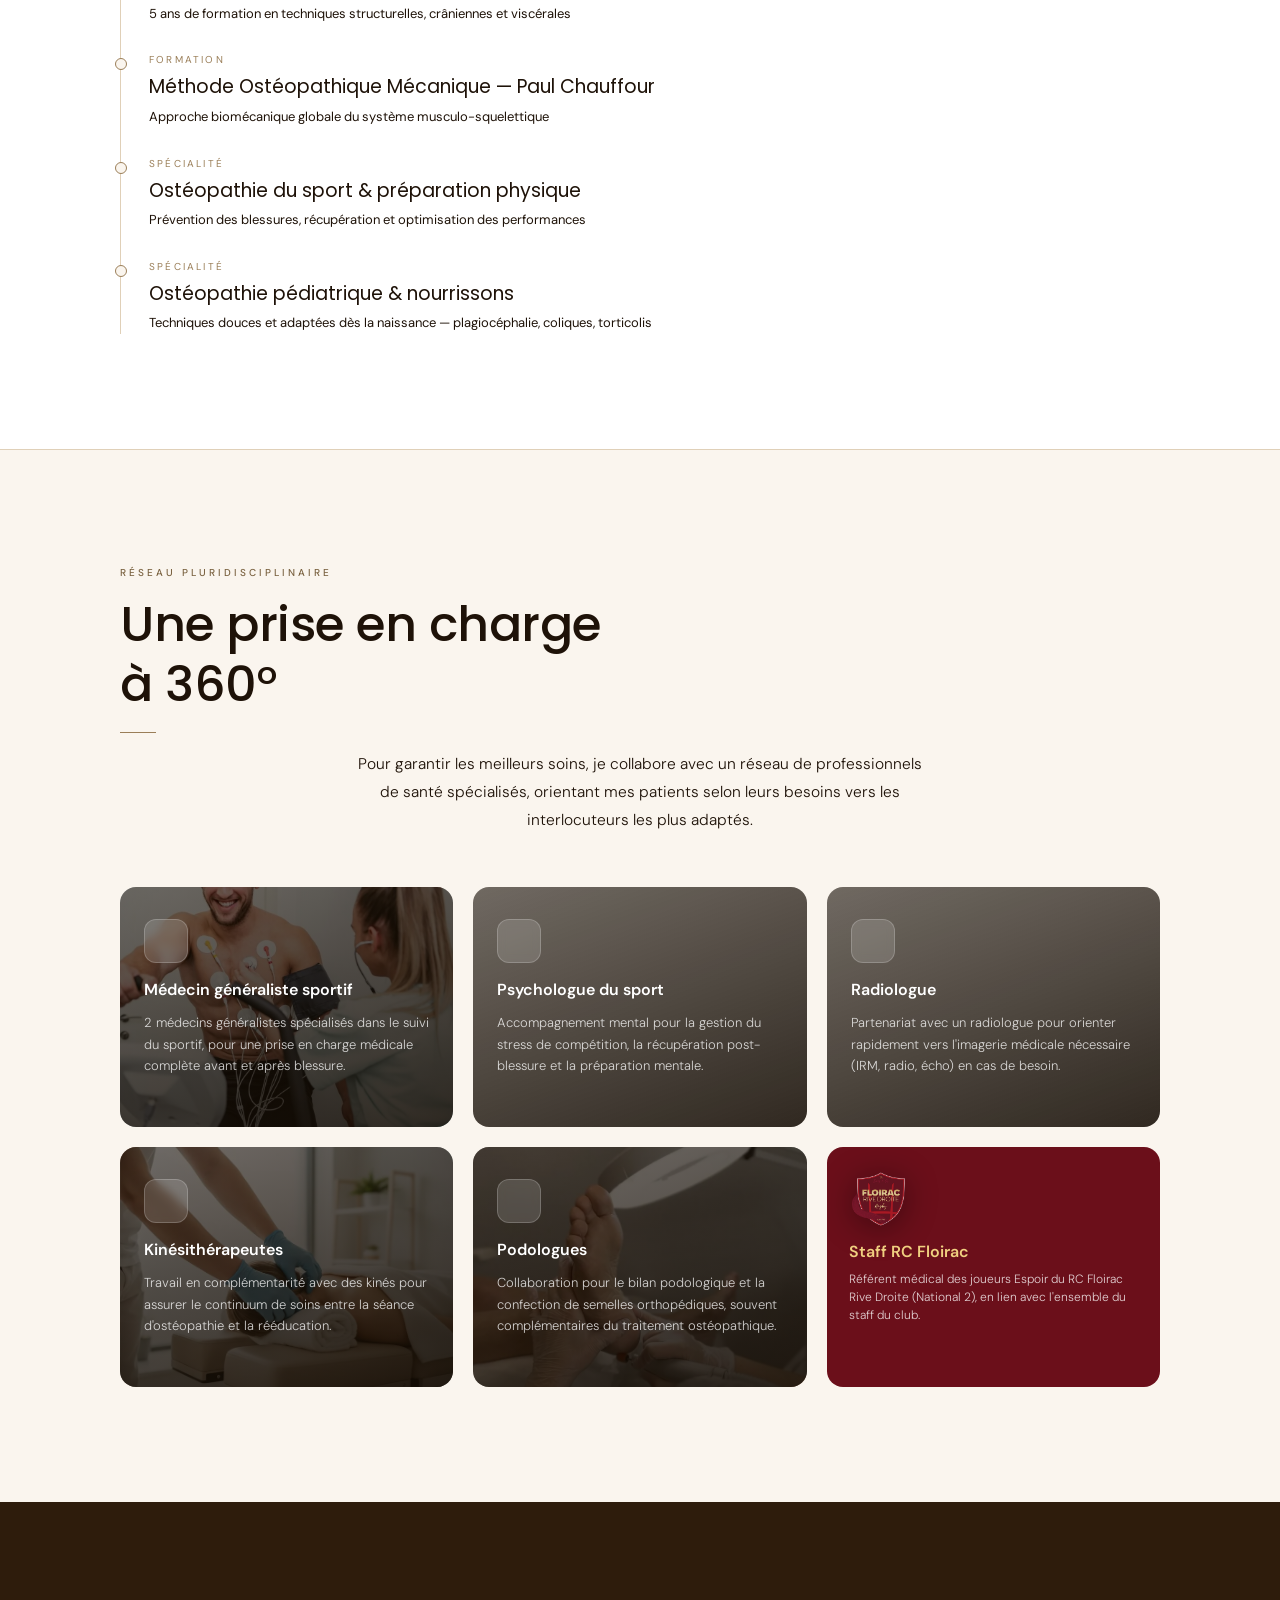
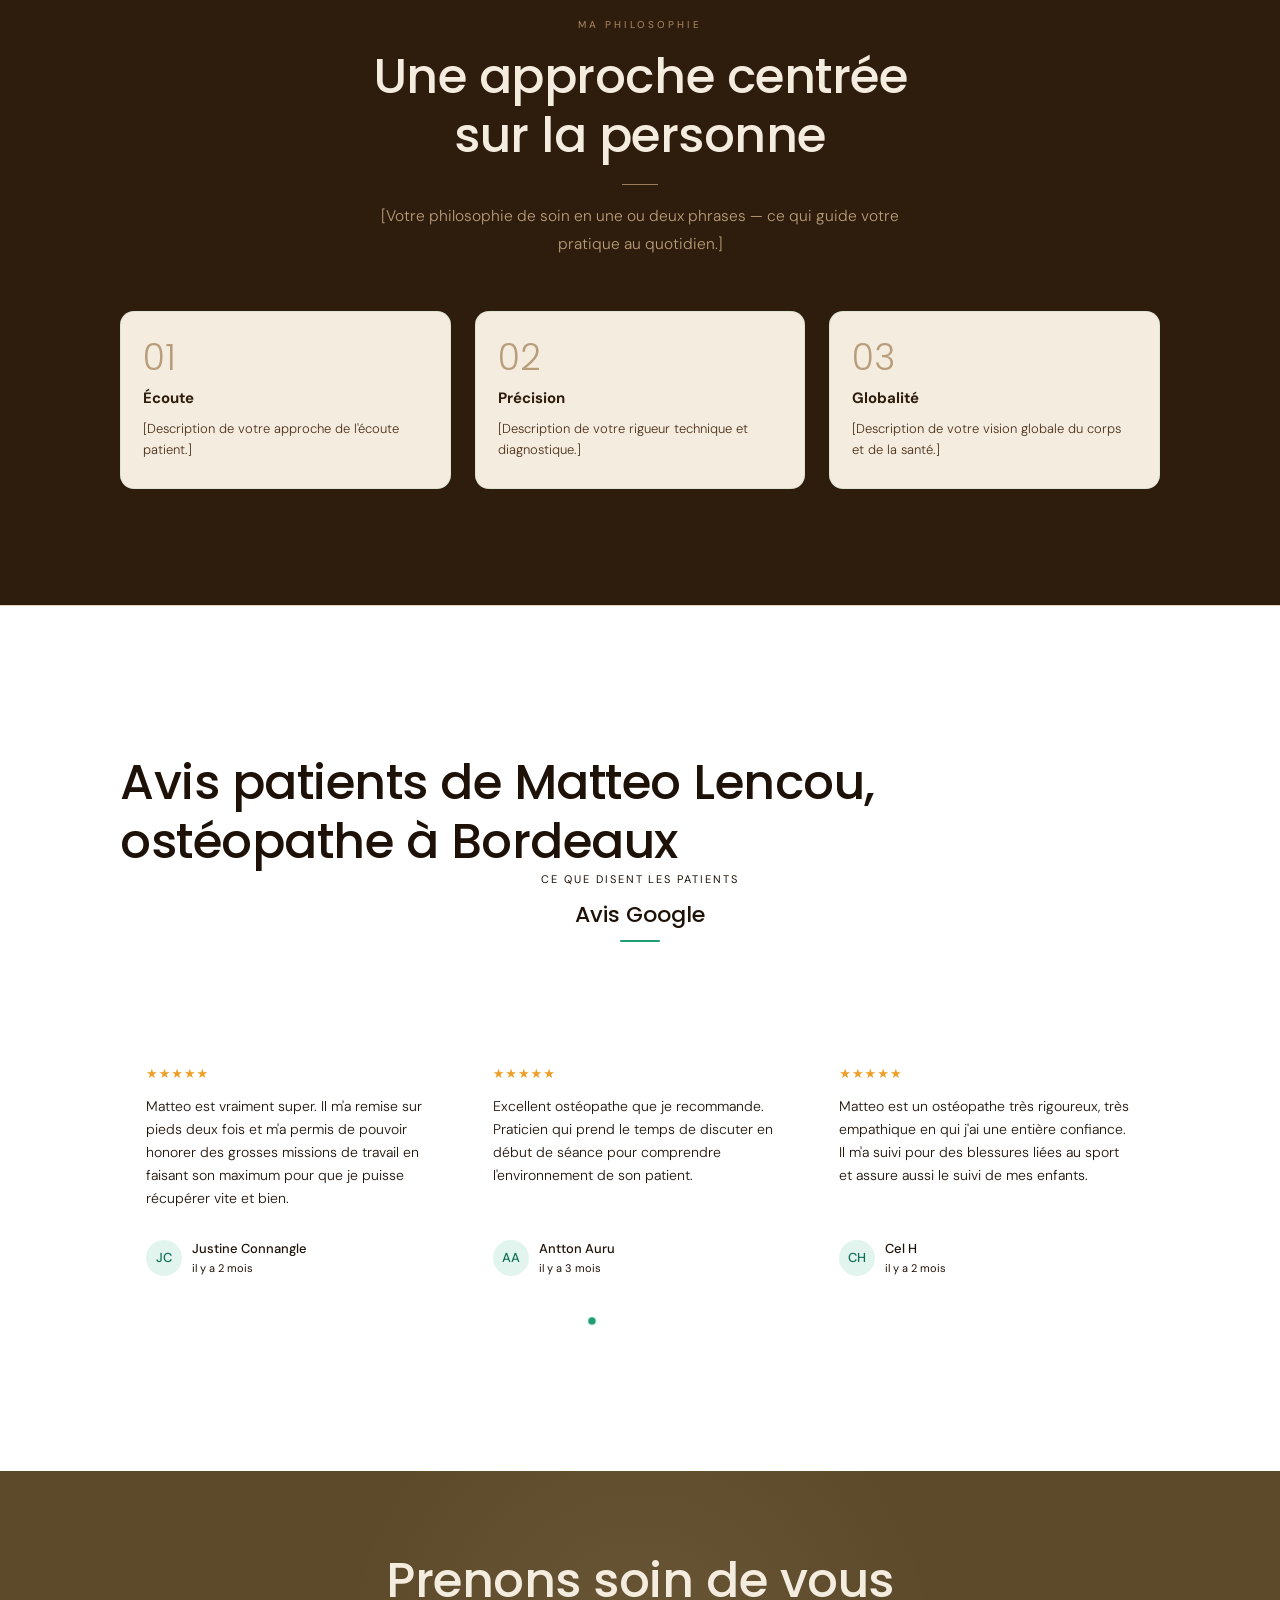
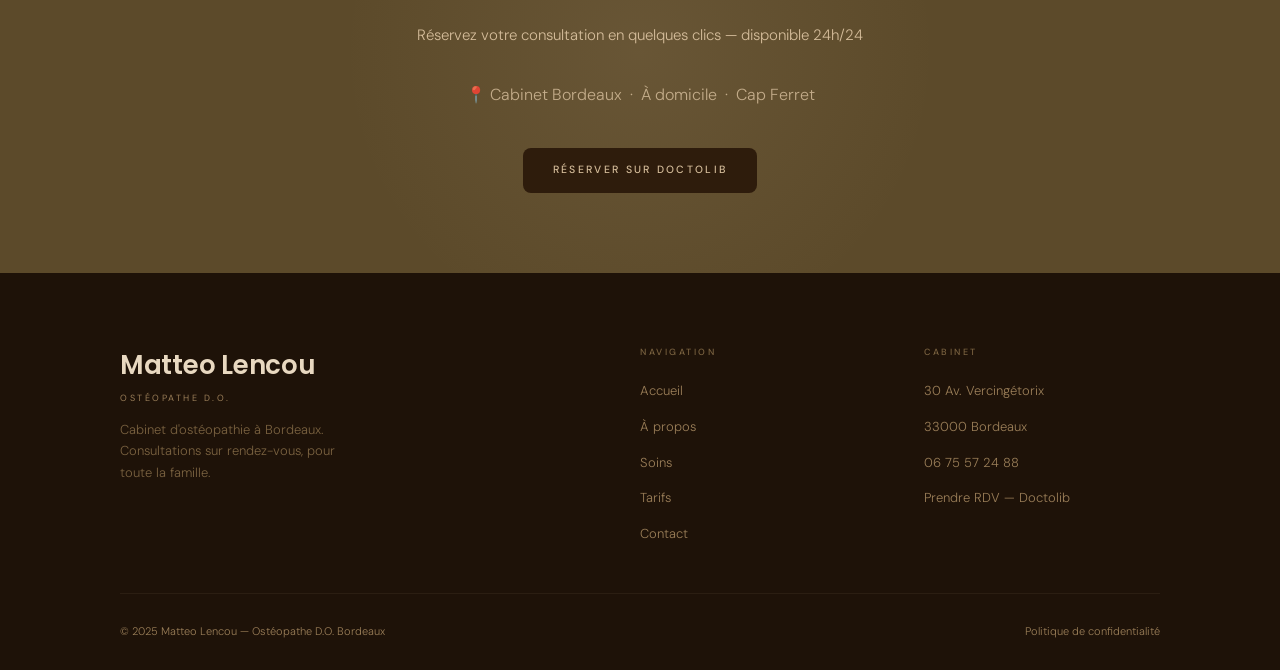
==== commit 39e914ba: "Footer copyright : style inline pour forcer la couleur g400 sur les 6 pages Co-Authored-By: Claude S" ====
--- a/a-propos.html
+++ b/a-propos.html
@@ -689,7 +689,7 @@
       </div>
     </div>
     <div class="footer-bottom">
-      <p>© 2025 Matteo Lencou — Ostéopathe D.O. Bordeaux</p>
+      <p style="color:var(--g400);font-weight:300">© 2025 Matteo Lencou — Ostéopathe D.O. Bordeaux</p>
       <p><a href="politique-confidentialite.html" style="color:var(--g400);text-decoration:none;font-size:11px;font-family:var(--font-b);font-weight:300">Politique de confidentialité</a></p>
     </div>
   </div>
--- a/css/main.css
+++ b/css/main.css
@@ -927,7 +927,7 @@
   justify-content: space-between;
   align-items: center;
 }
-.footer-bottom p { font-size: 11px; color: var(--g700); font-family: var(--font-b); }
+.footer-bottom p { font-size: 11px; color: var(--g400); font-family: var(--font-b); font-weight: 300; }
 
 /* ─── Reveal animations ─── */
 .reveal {
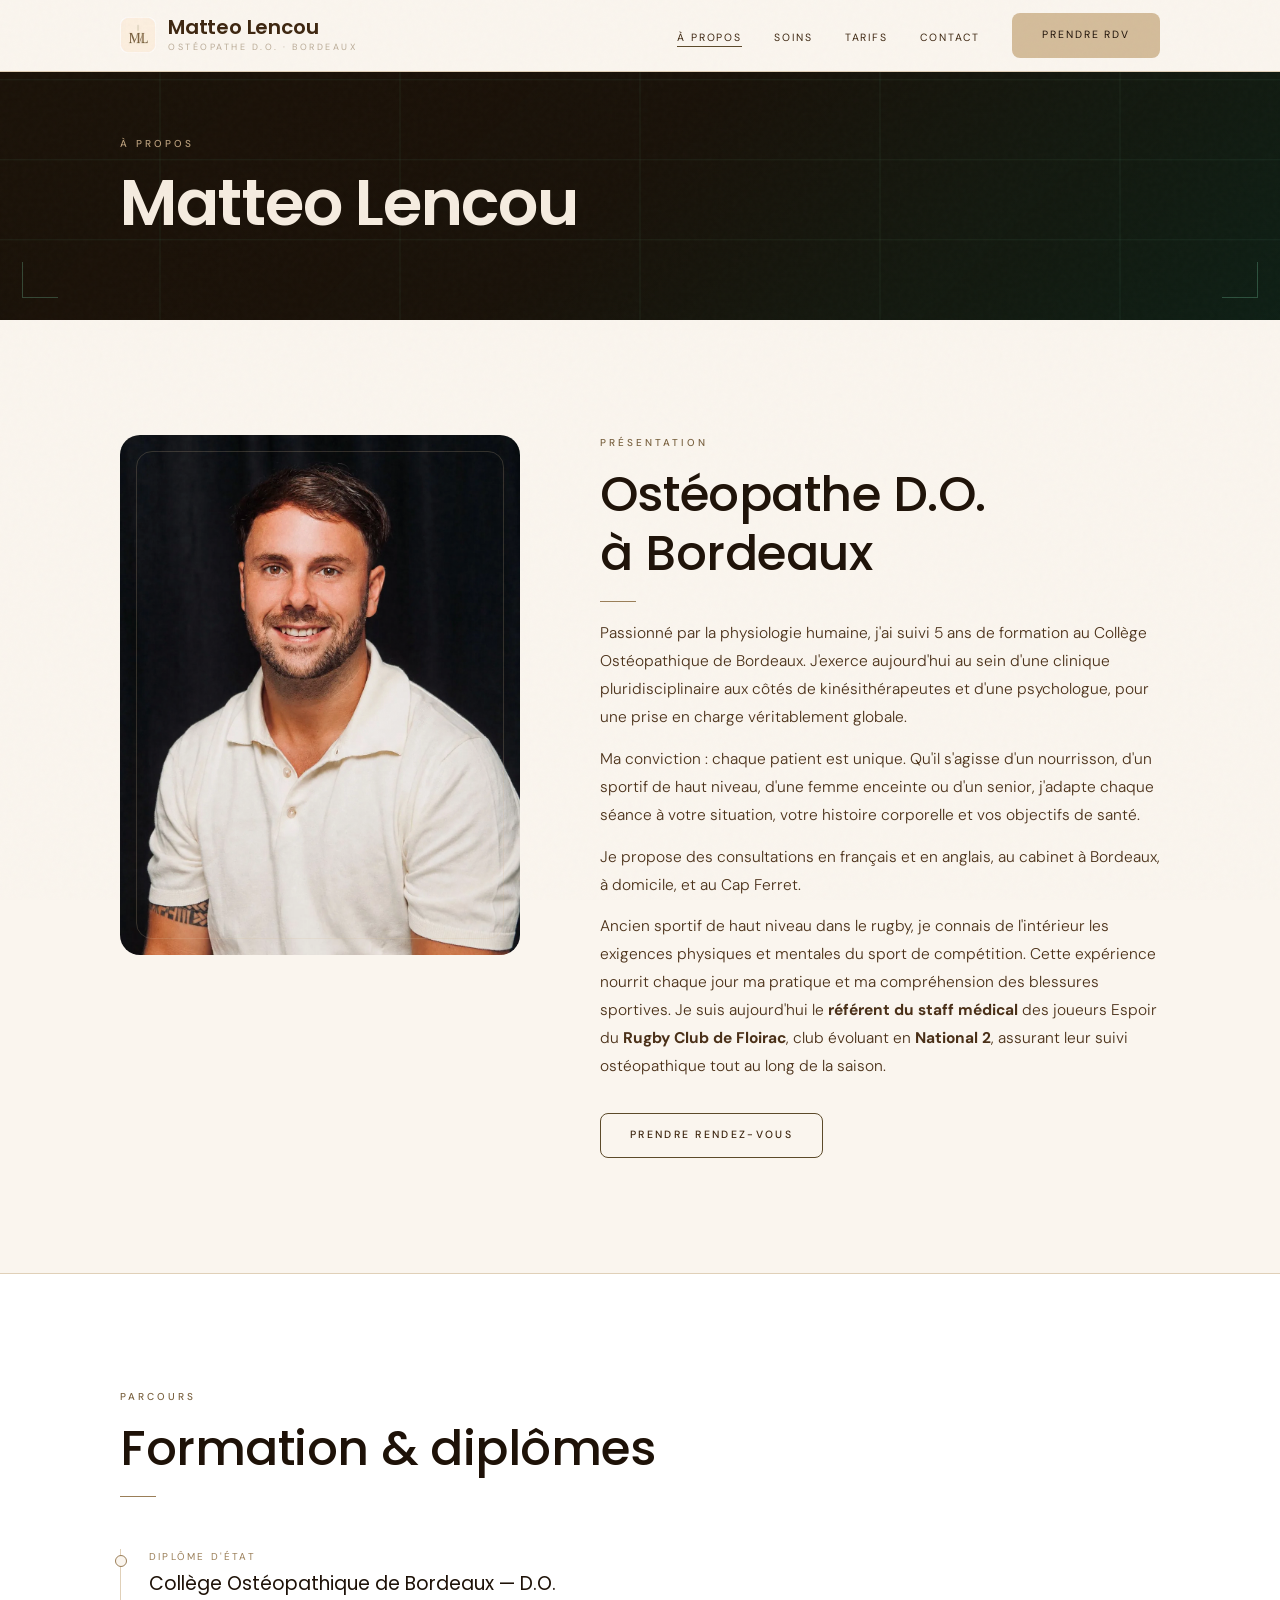
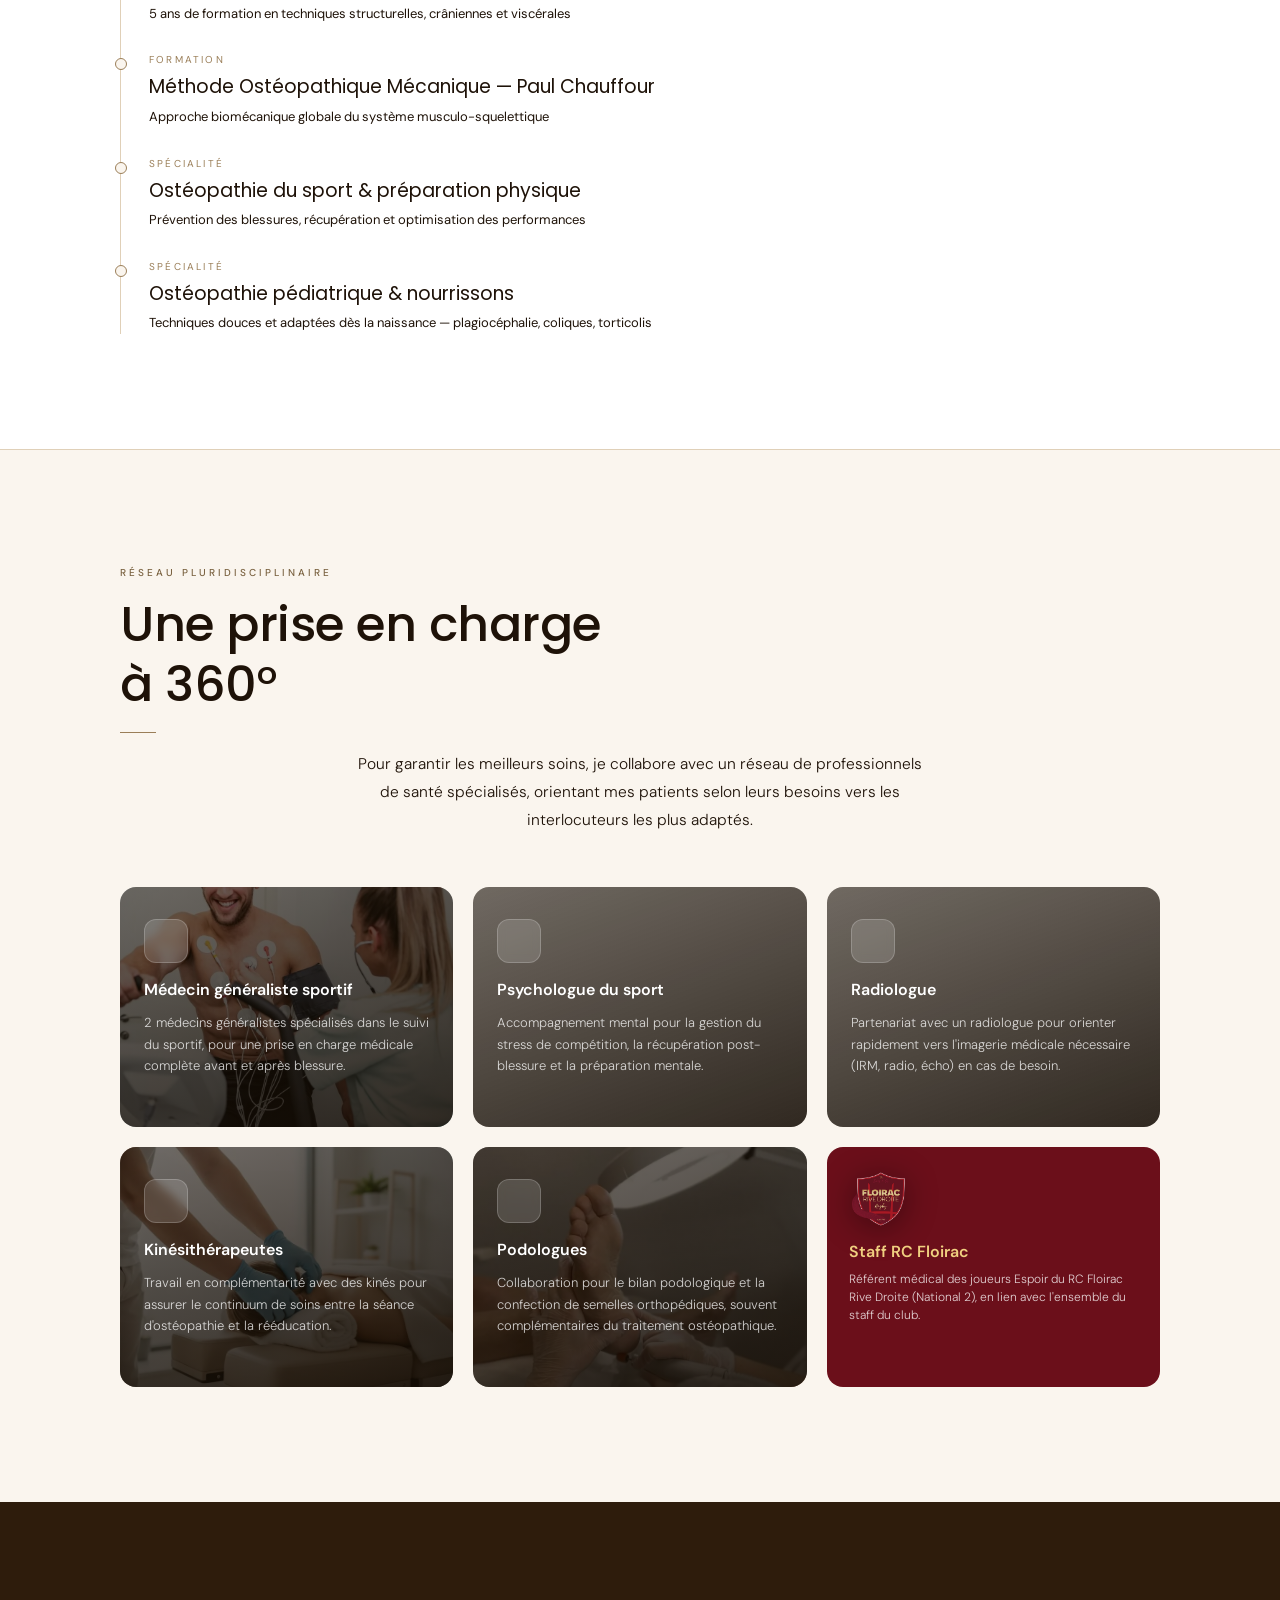
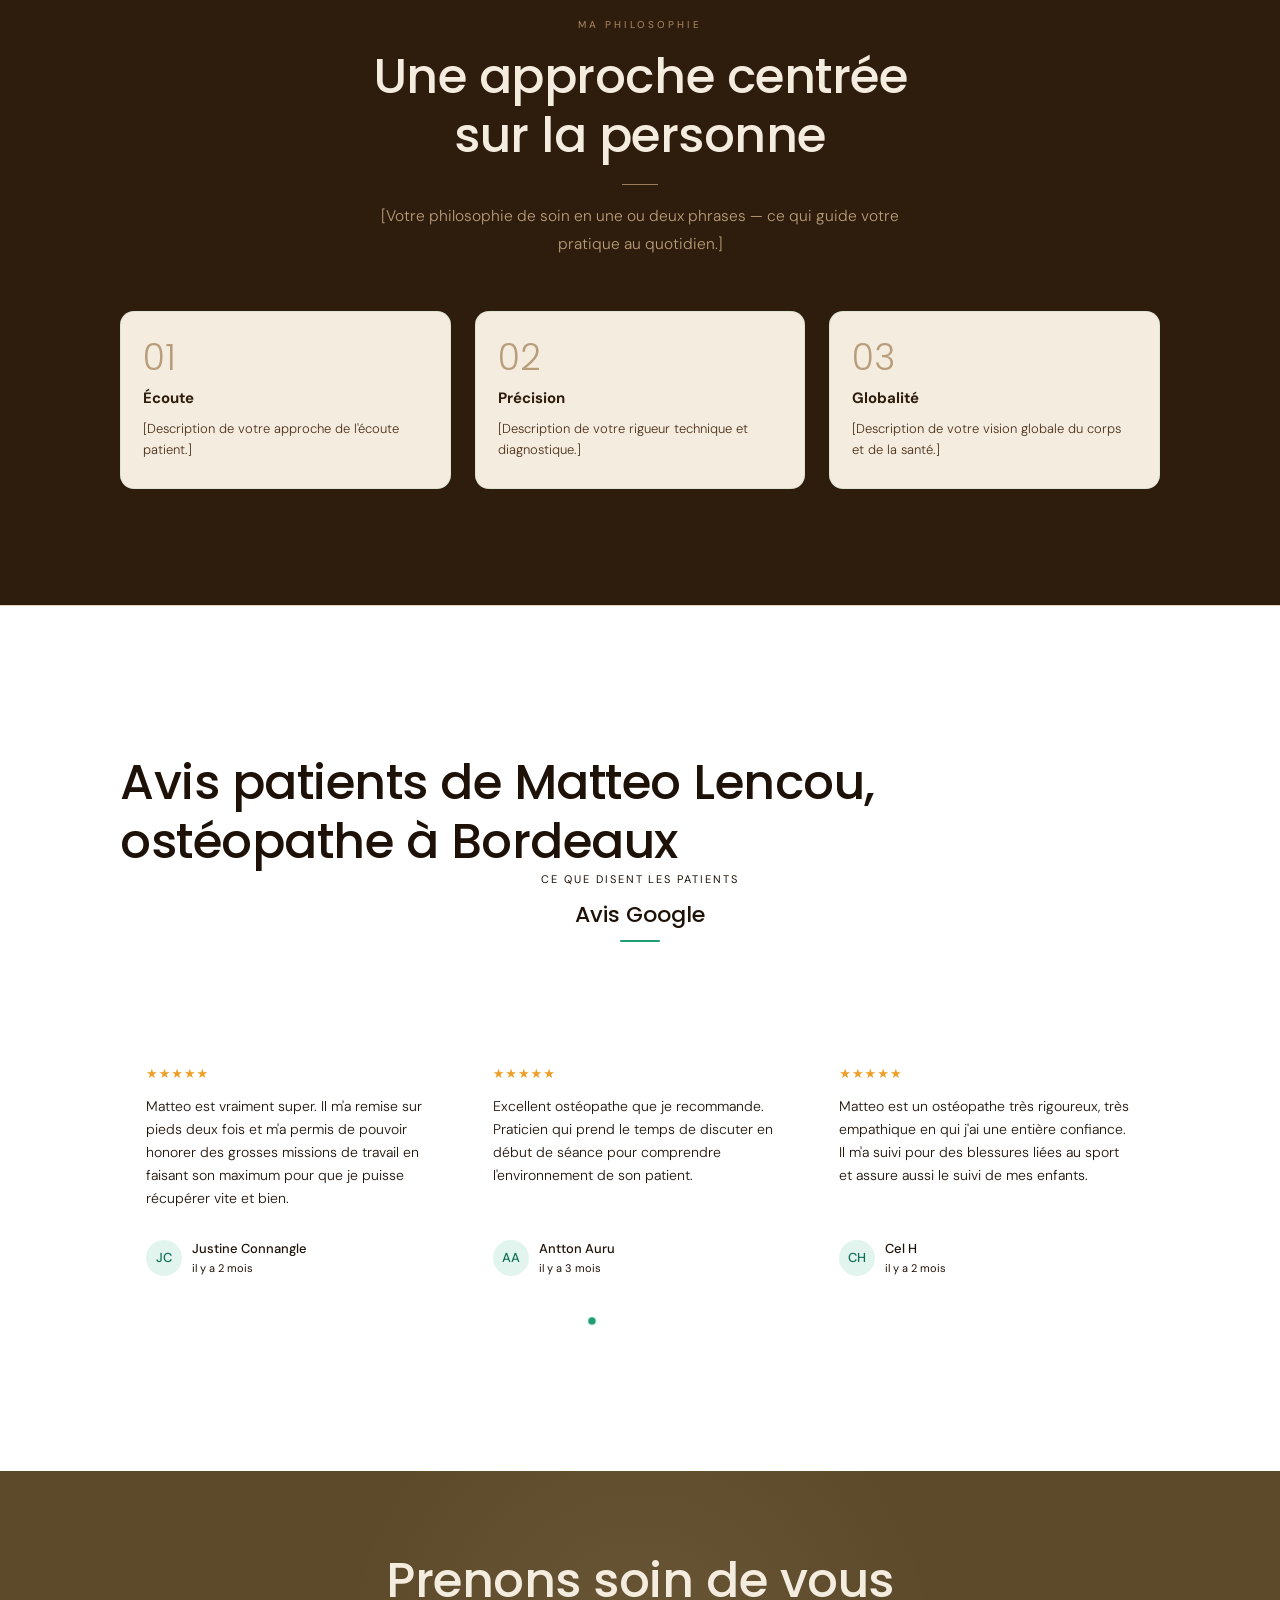
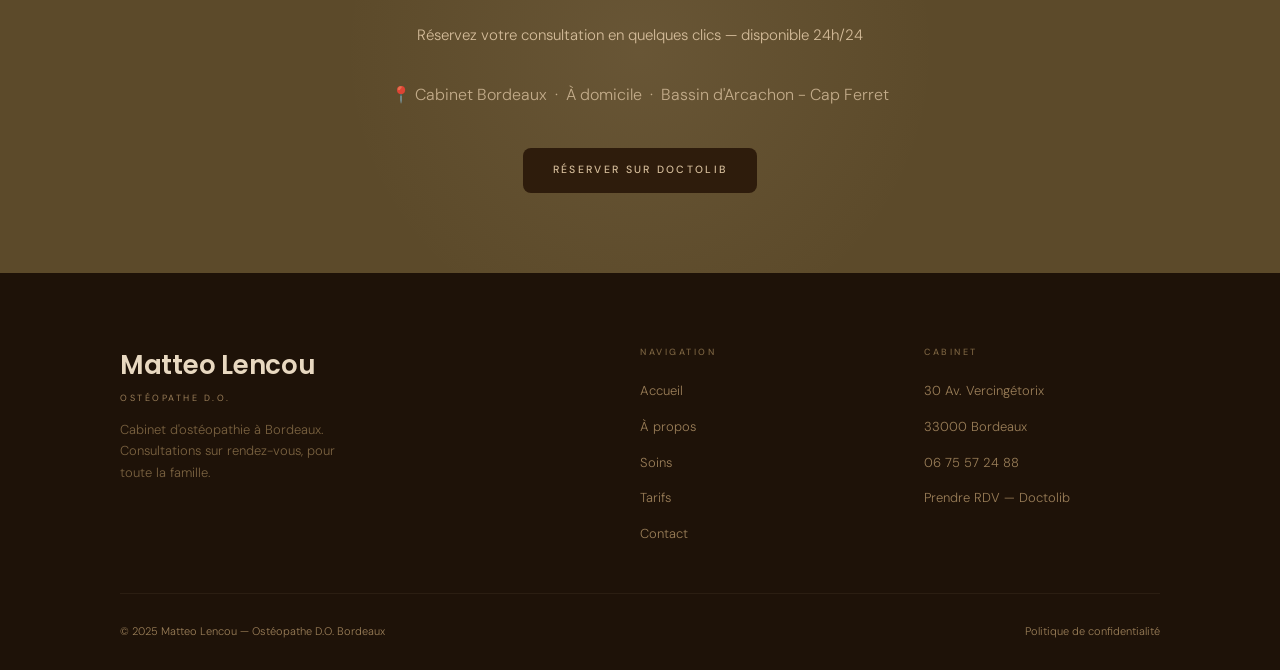
==== commit a3a91d4b: "Ajout Bassin d'Arcachon dans la ligne de localisation CTA des 5 pages Co-Authored-By: Claude Sonnet " ====
--- a/a-propos.html
+++ b/a-propos.html
@@ -60,7 +60,7 @@
   <link rel="preconnect" href="https://fonts.gstatic.com" crossorigin>
   <link rel="preload" as="style" href="https://fonts.googleapis.com/css2?family=Poppins:wght@300;400;500;600;700&family=DM+Sans:wght@300;400;500;600&display=swap" onload="this.onload=null;this.rel='stylesheet'">
   <noscript><link rel="stylesheet" href="https://fonts.googleapis.com/css2?family=Poppins:wght@300;400;500;600;700&family=DM+Sans:wght@300;400;500;600&display=swap"></noscript>
-  <link rel="stylesheet" href="css/main.css">
+  <link rel="stylesheet" href="css/main.css?v=2">
   <style>
     .bio-grid {
       display: grid;
@@ -650,7 +650,7 @@
   <div class="wrap">
     <h2 class="reveal">Prenons soin de vous</h2>
     <p class="reveal">Réservez votre consultation en quelques clics — disponible 24h/24</p>
-    <p class="reveal" style="font-size:16px;opacity:.85;margin-top:-6px">📍 Cabinet Bordeaux &nbsp;·&nbsp; À domicile &nbsp;·&nbsp; Cap Ferret</p>
+    <p class="reveal" style="font-size:16px;opacity:.85;margin-top:-6px">📍 Cabinet Bordeaux &nbsp;·&nbsp; À domicile &nbsp;·&nbsp; Bassin d'Arcachon - Cap Ferret</p>
     <a href="https://www.doctolib.fr/osteopathe/bordeaux/matteo-lencou/booking/places?specialityId=10&telehealth=false&profile_skipped=true&source=external_referral"
        class="btn btn-dark reveal" target="_blank" rel="noopener noreferrer">
       Réserver sur Doctolib
